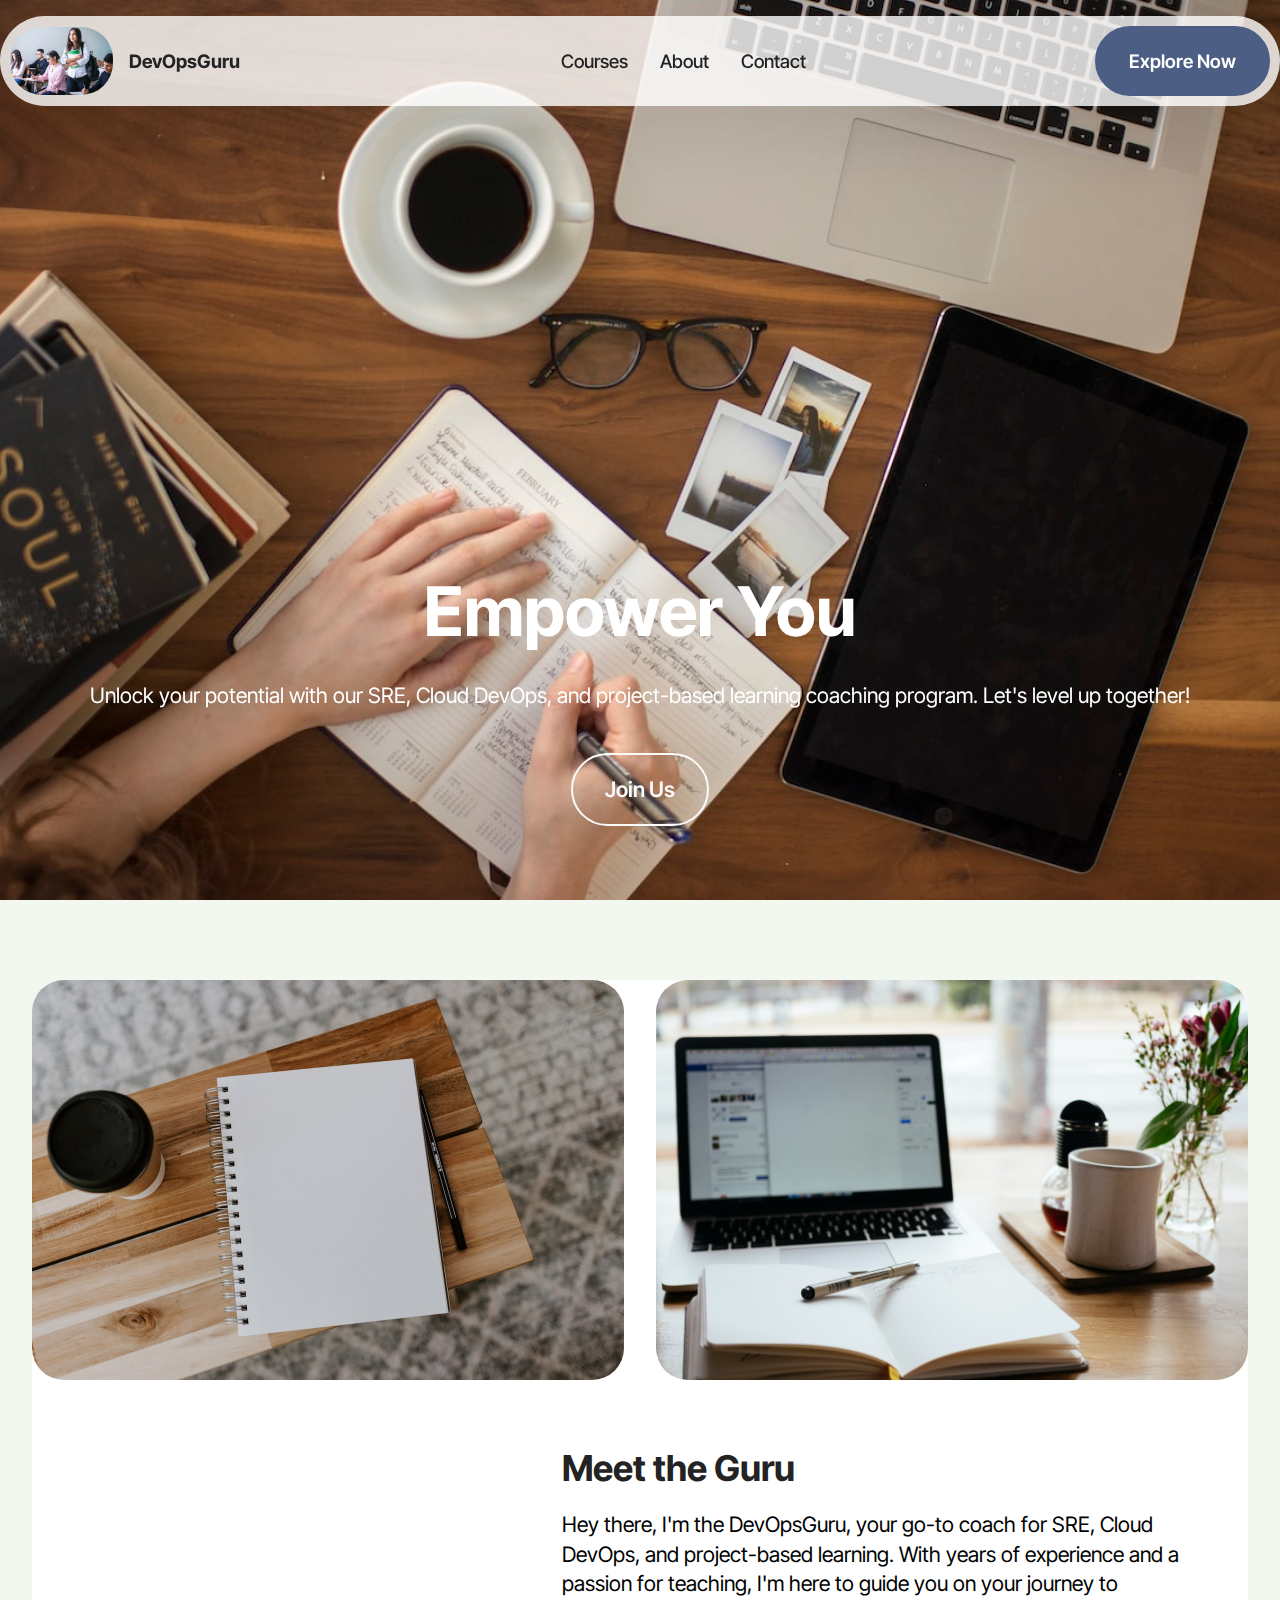
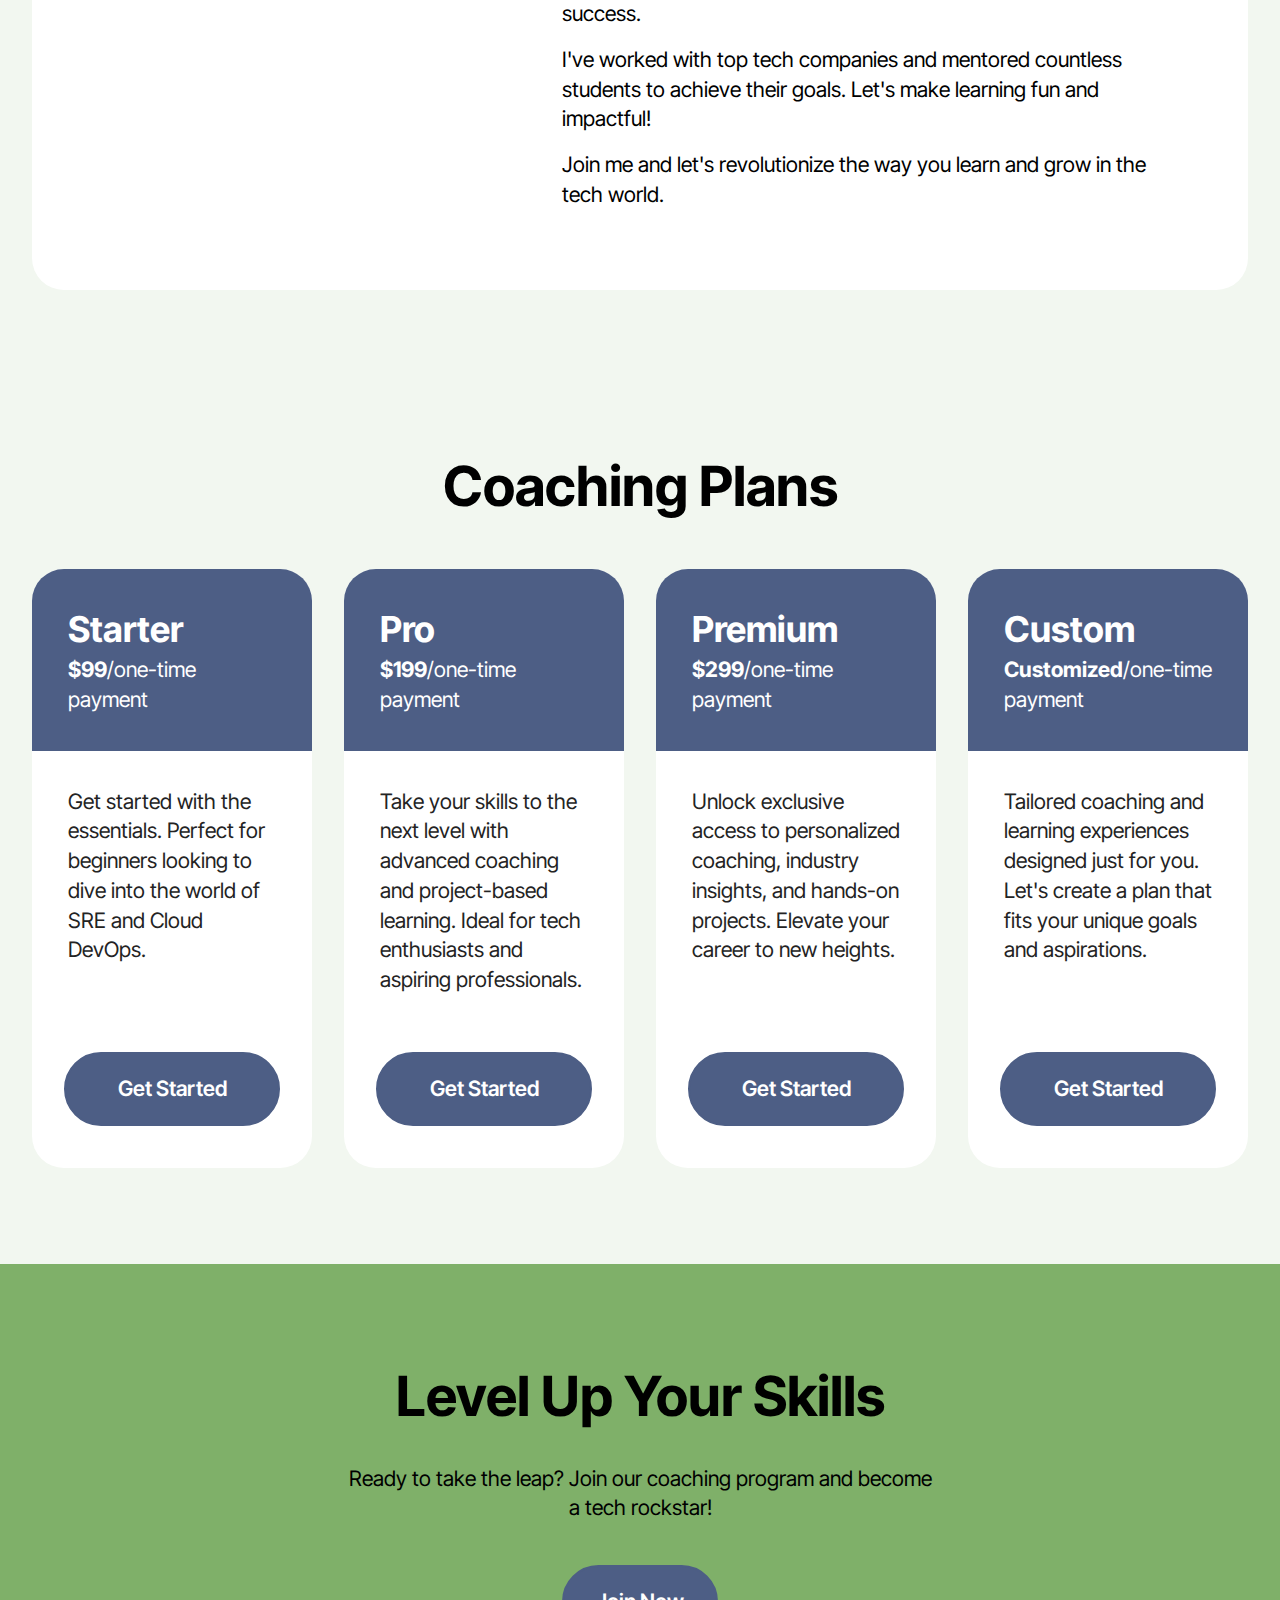
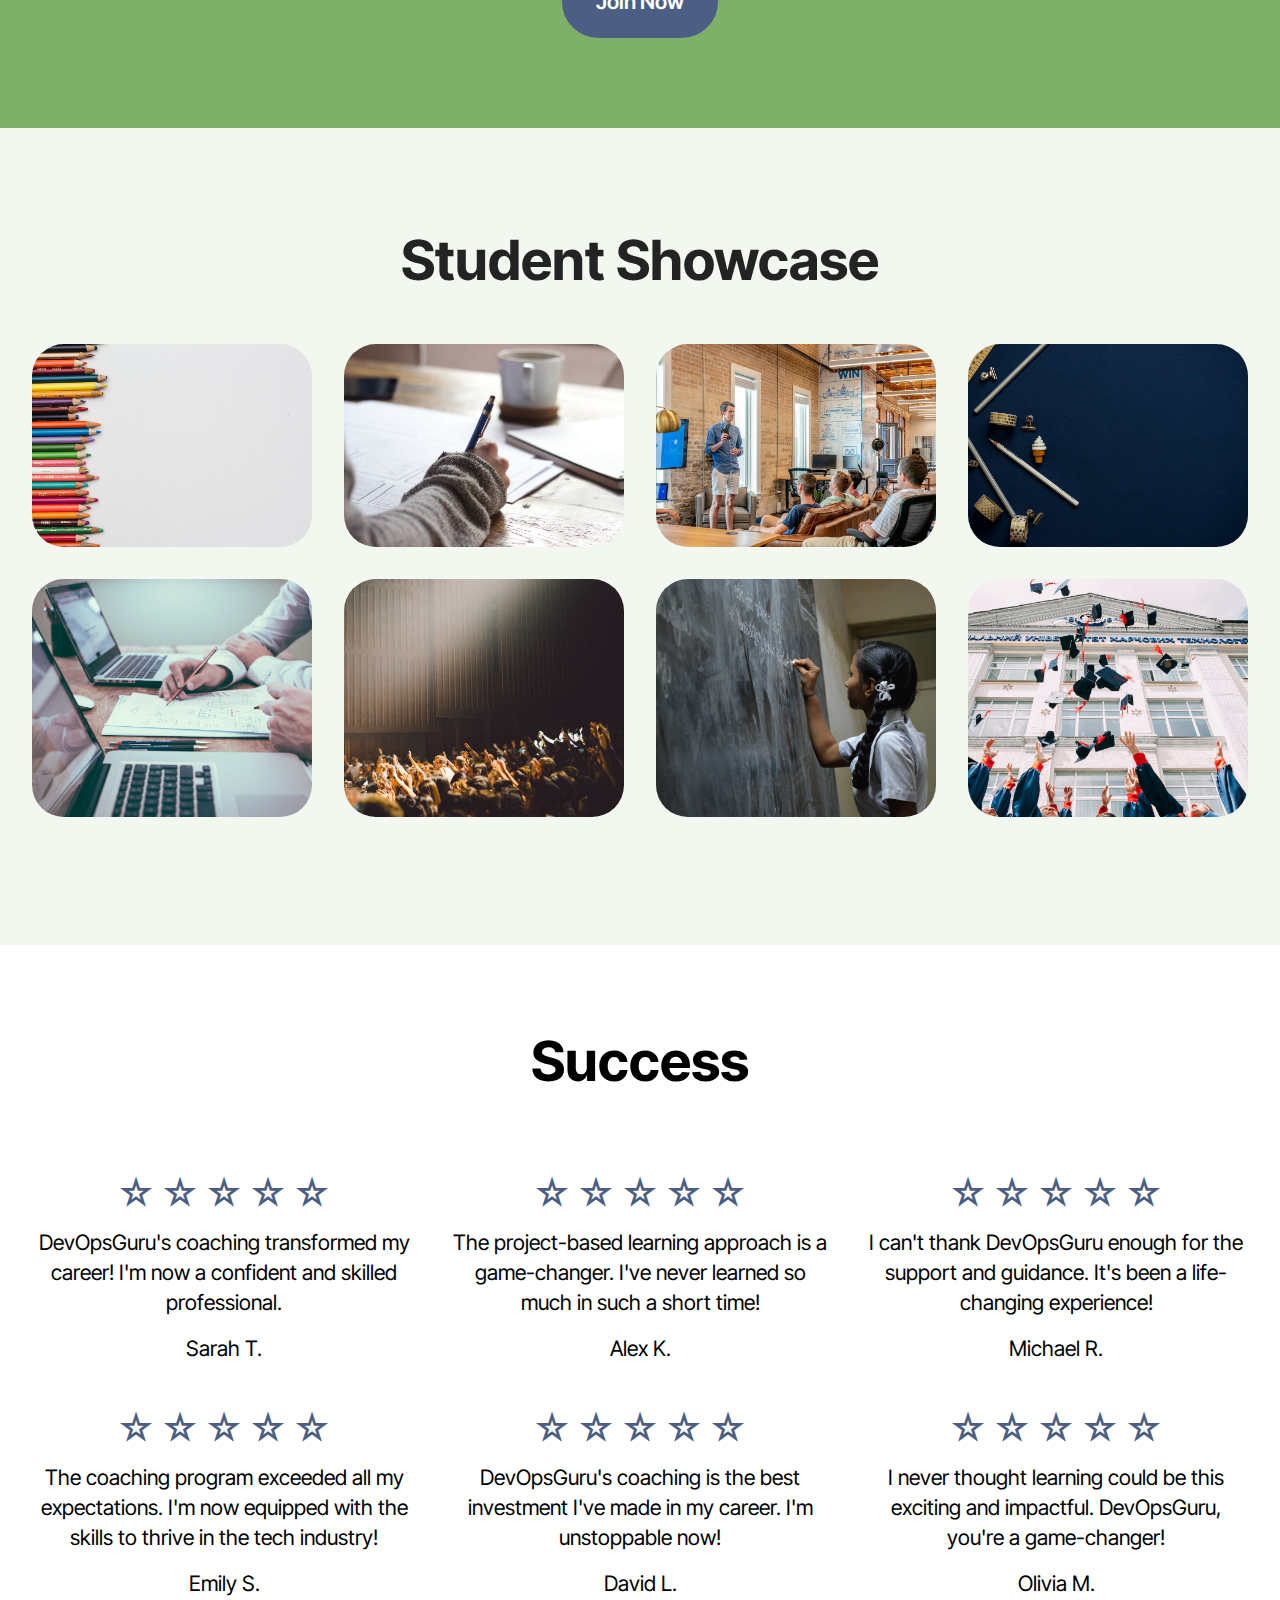
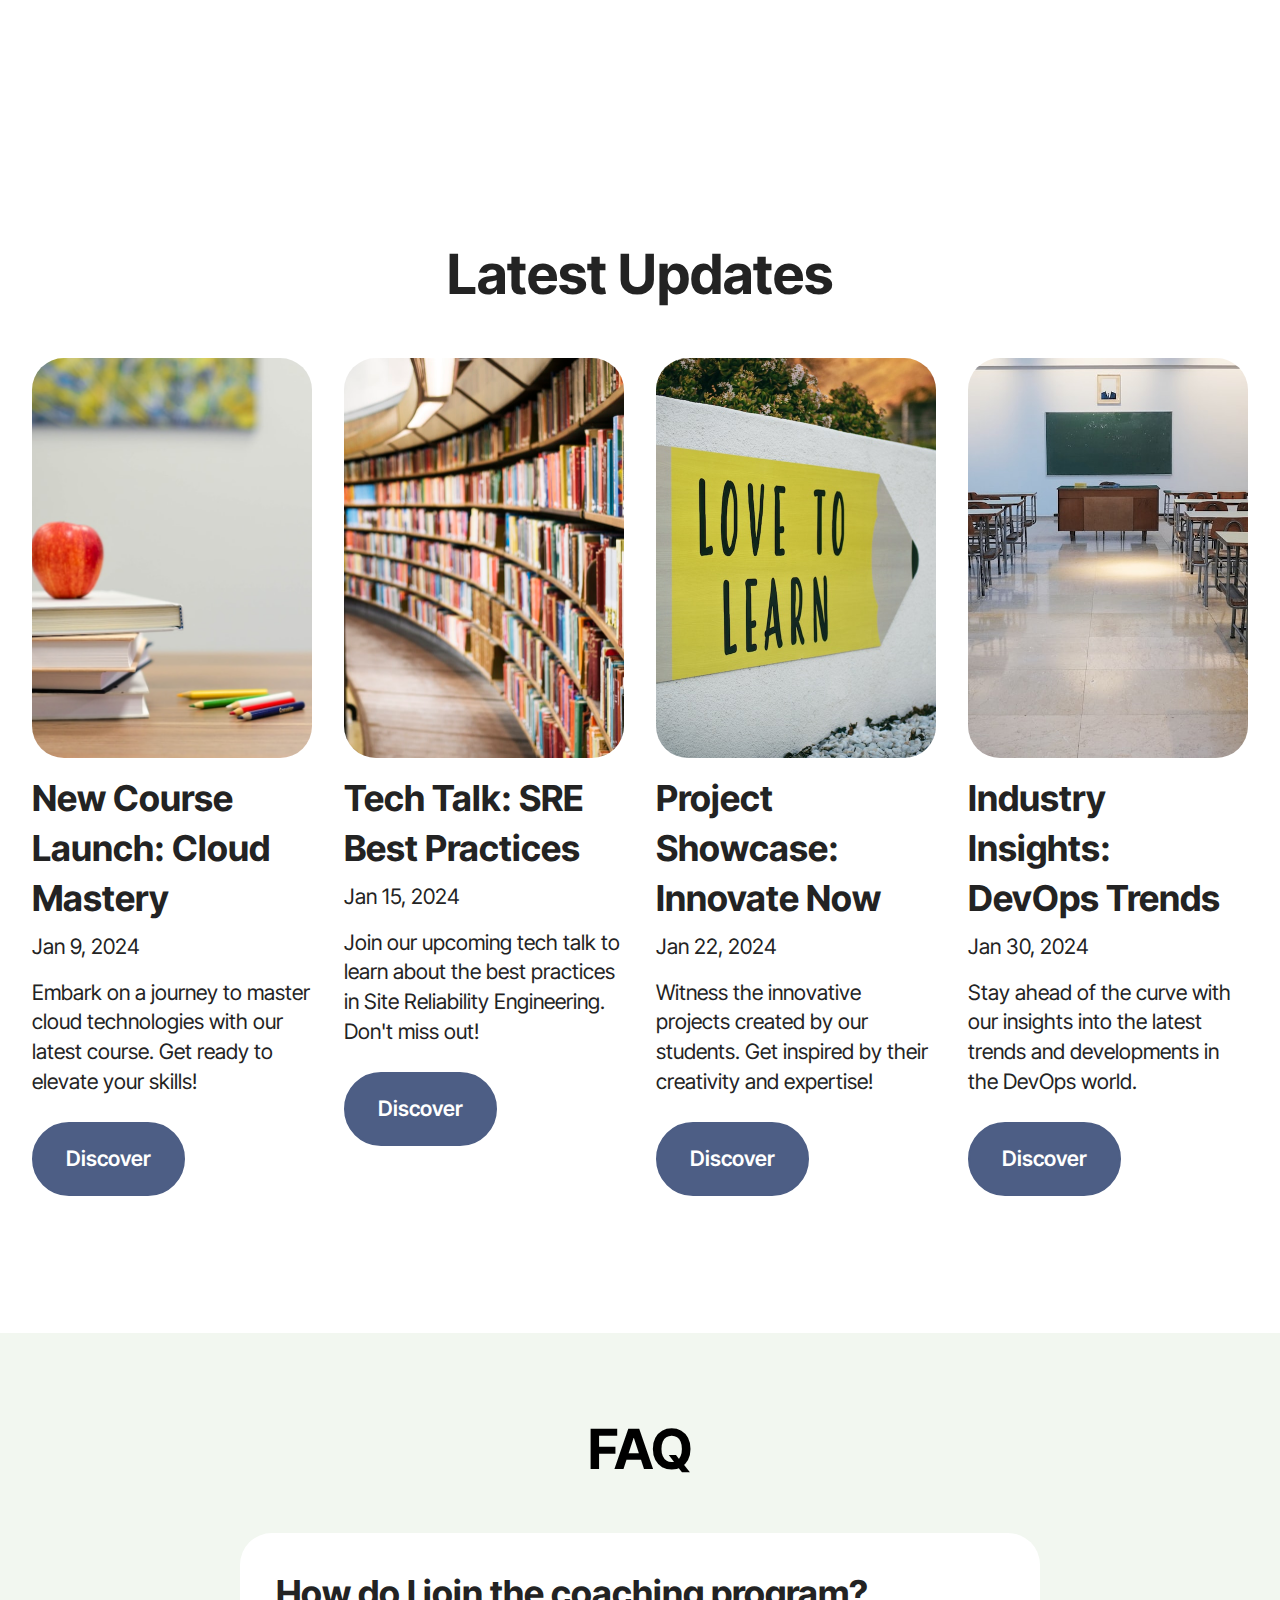
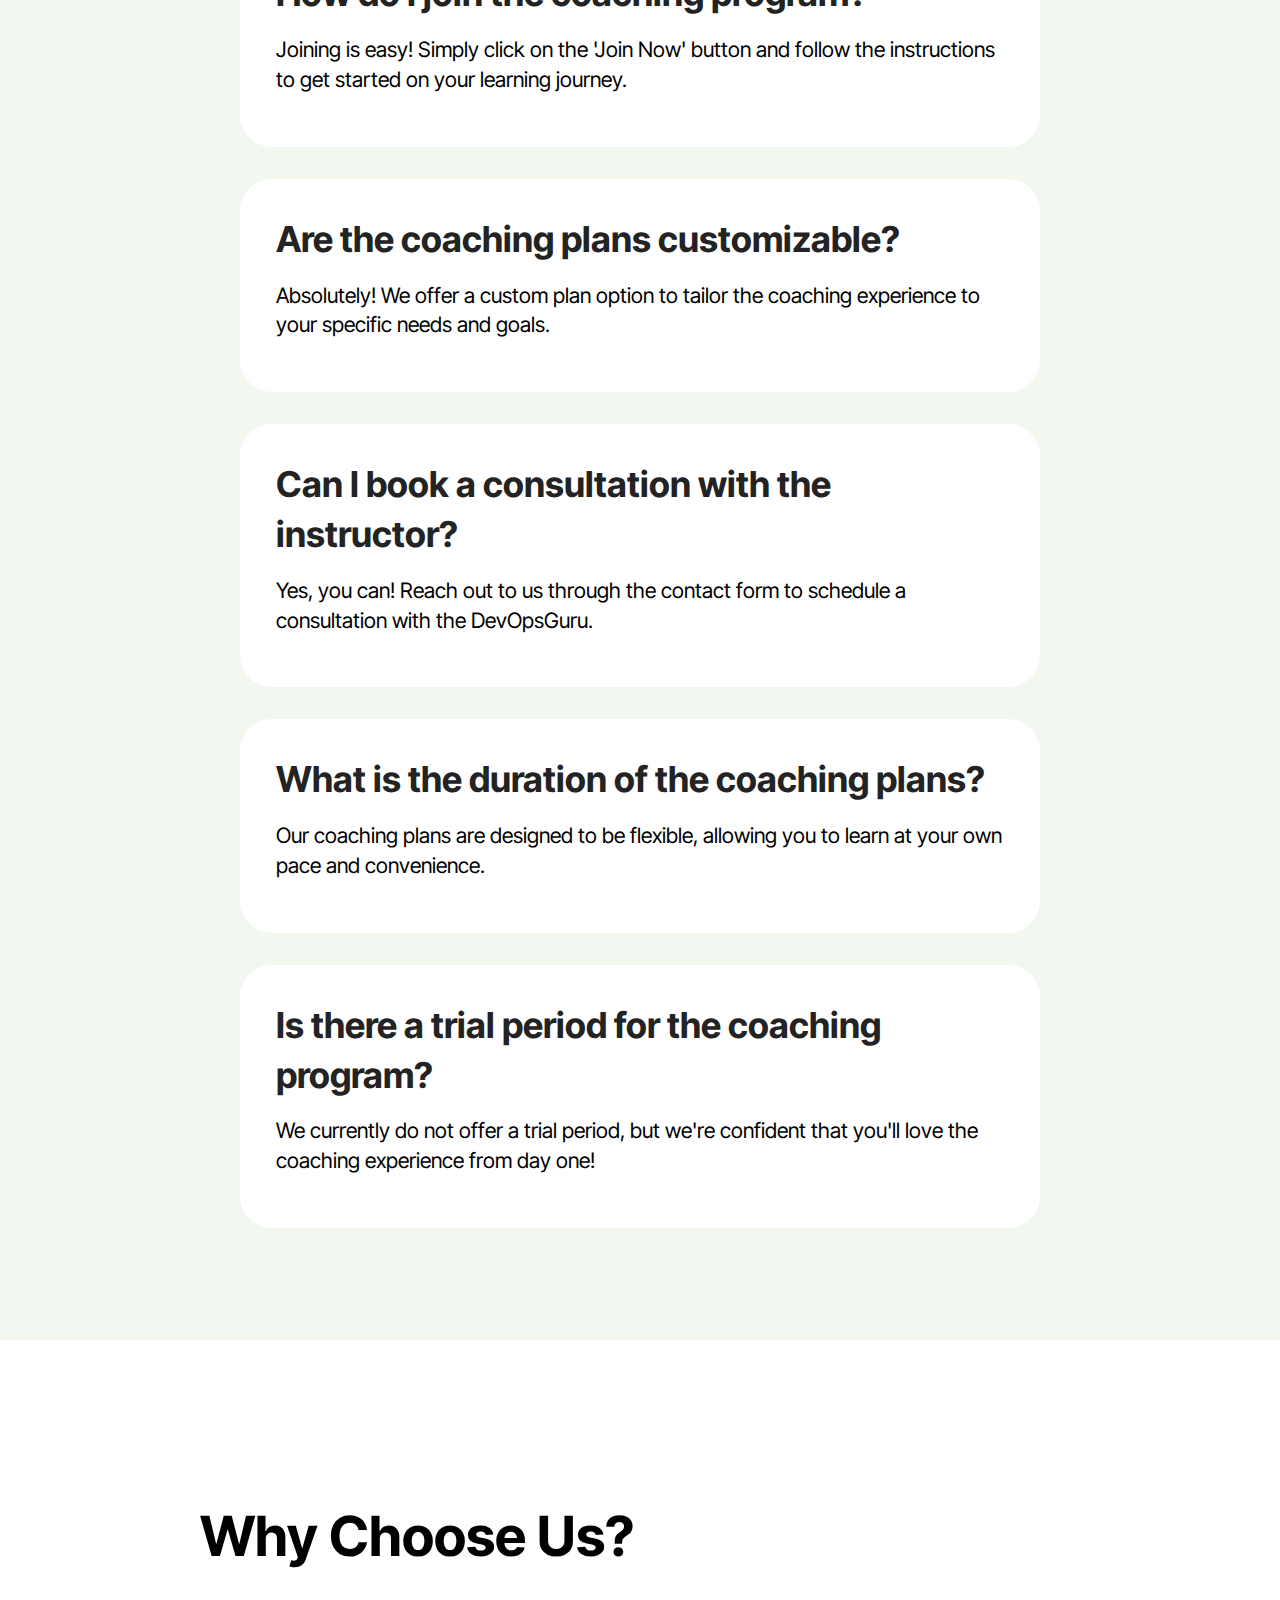
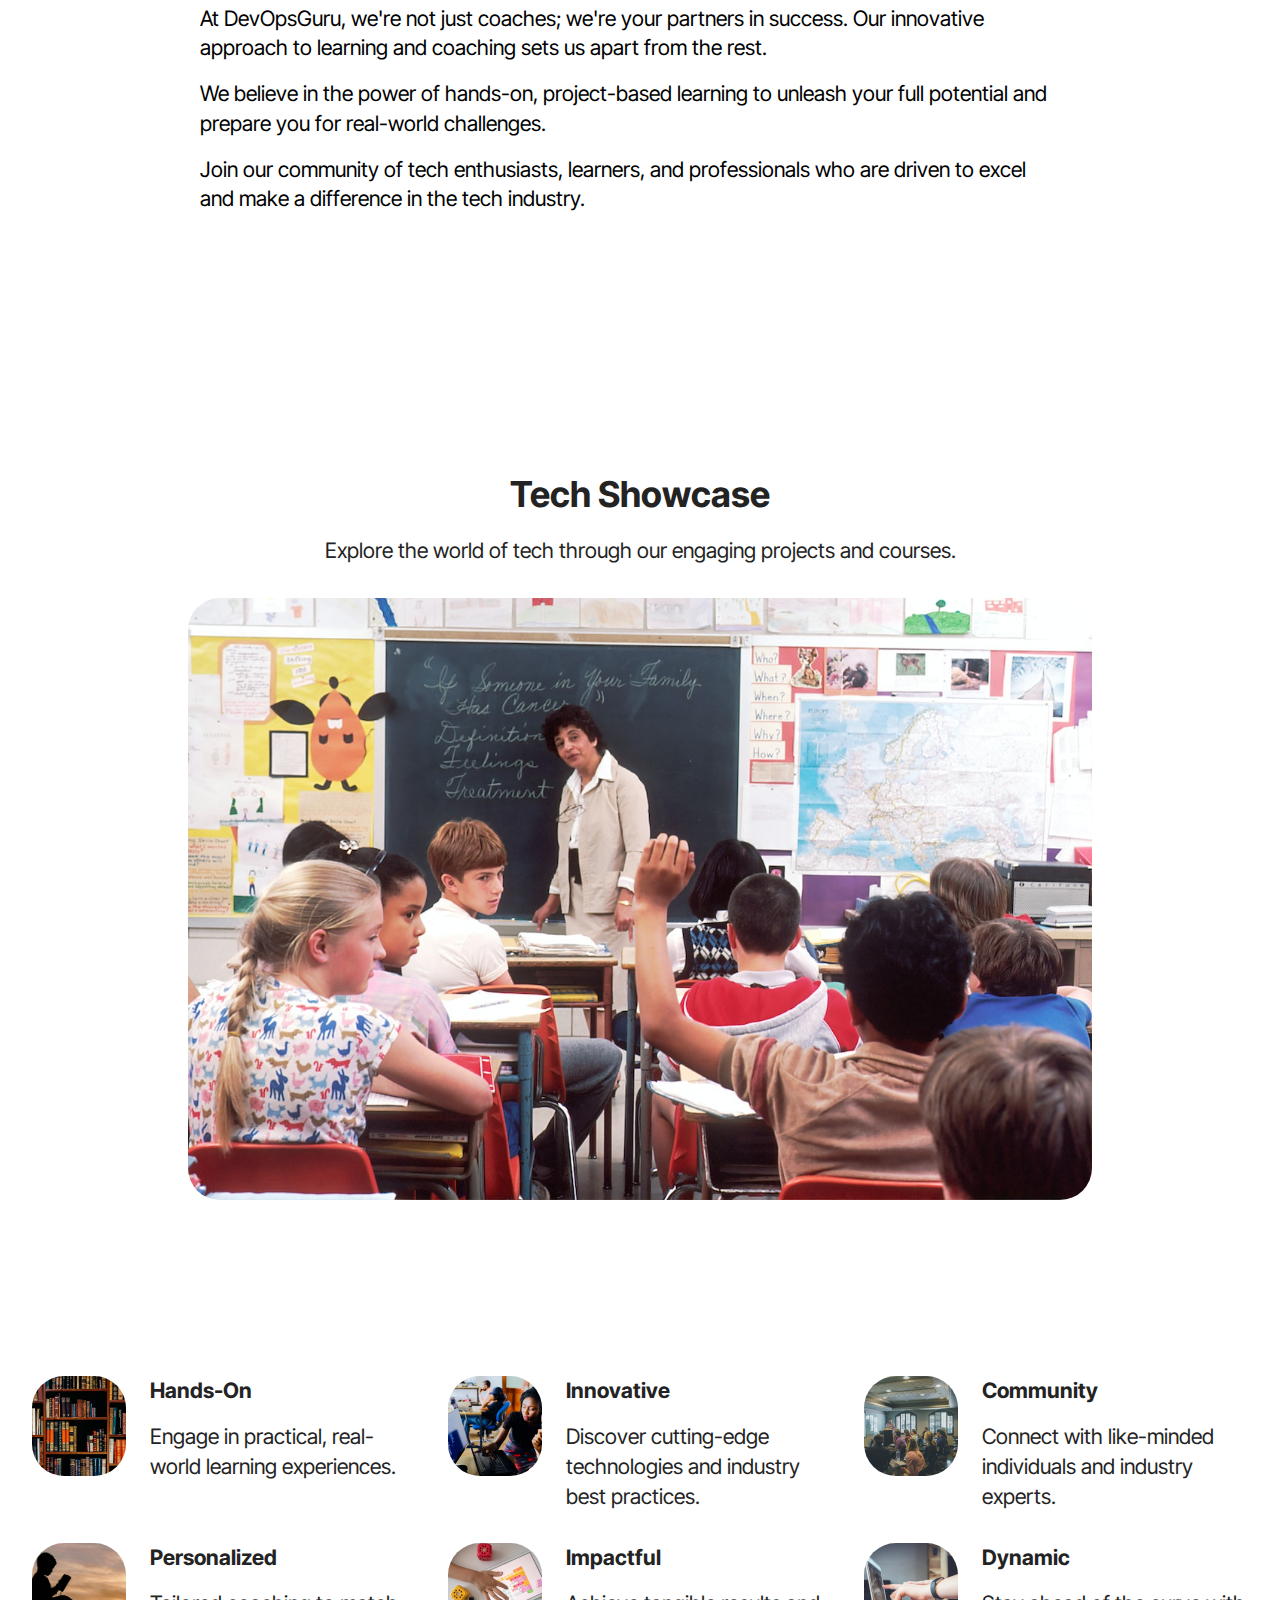
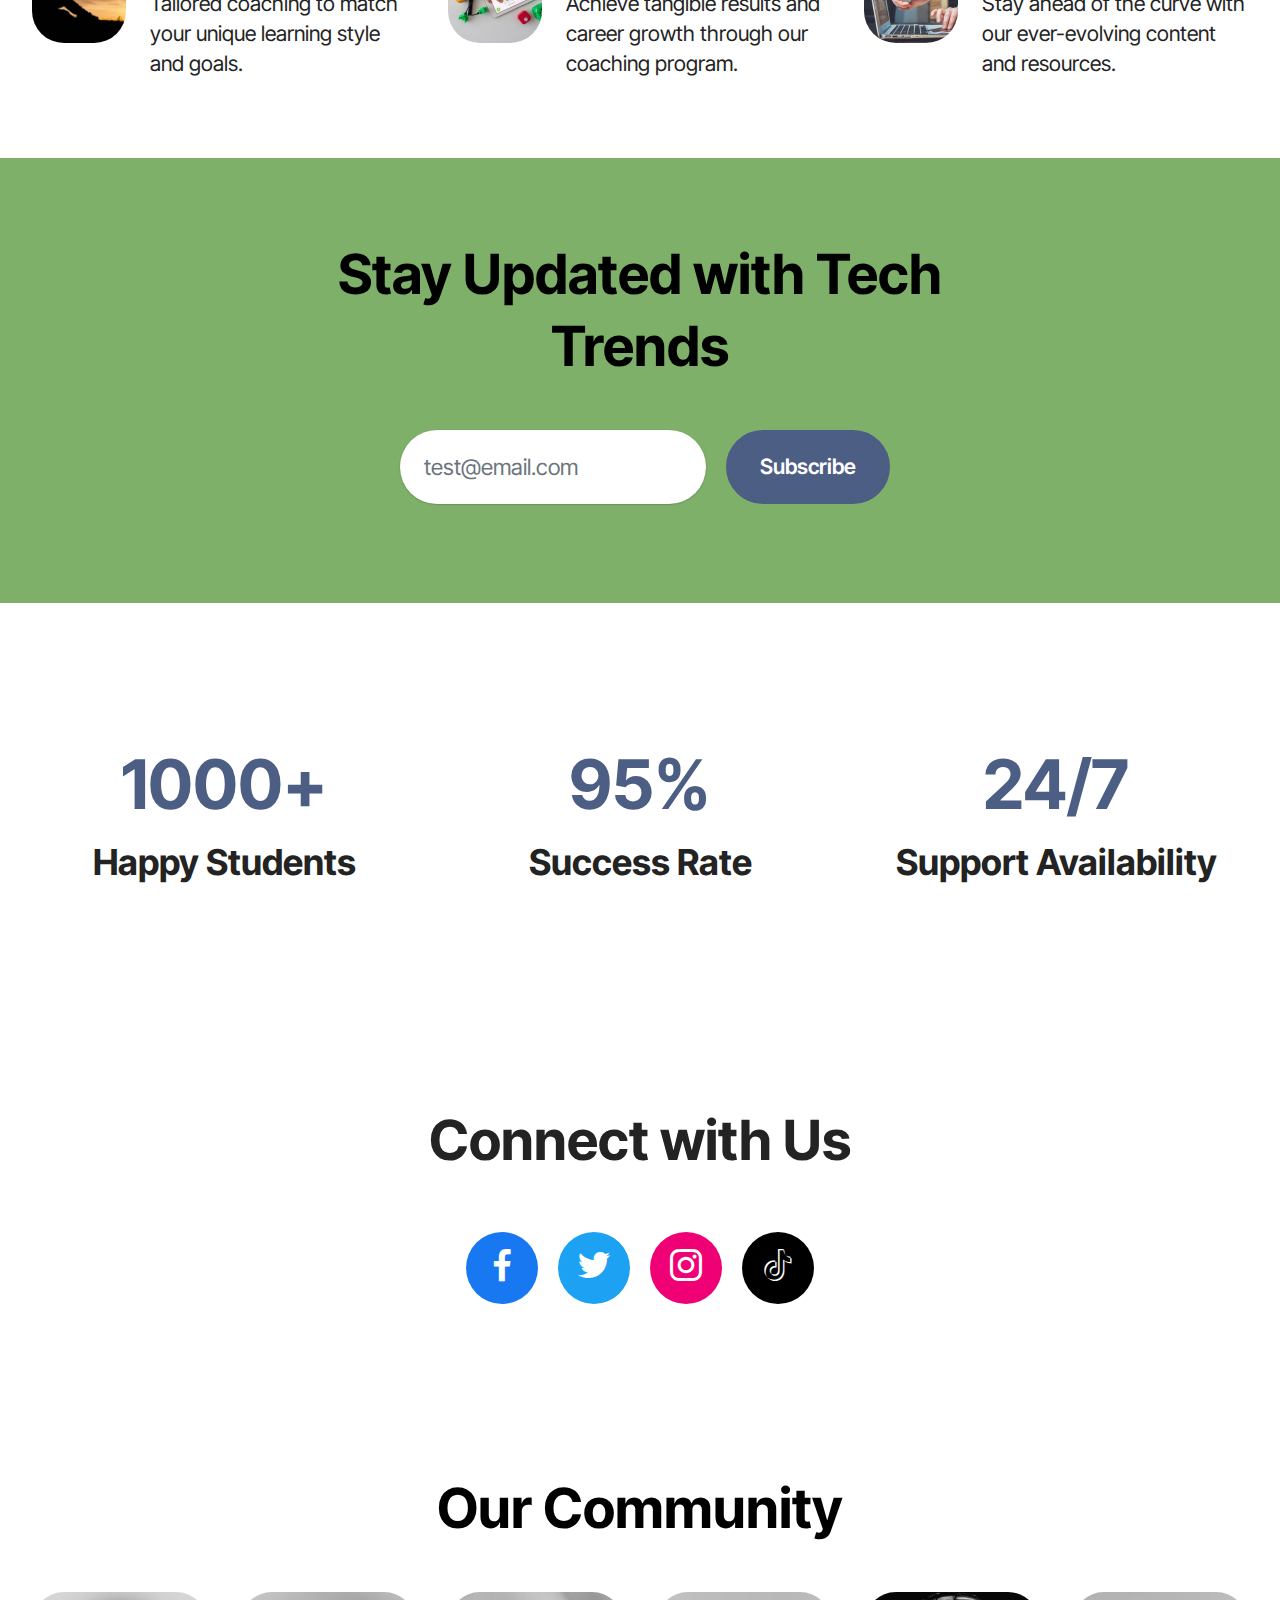
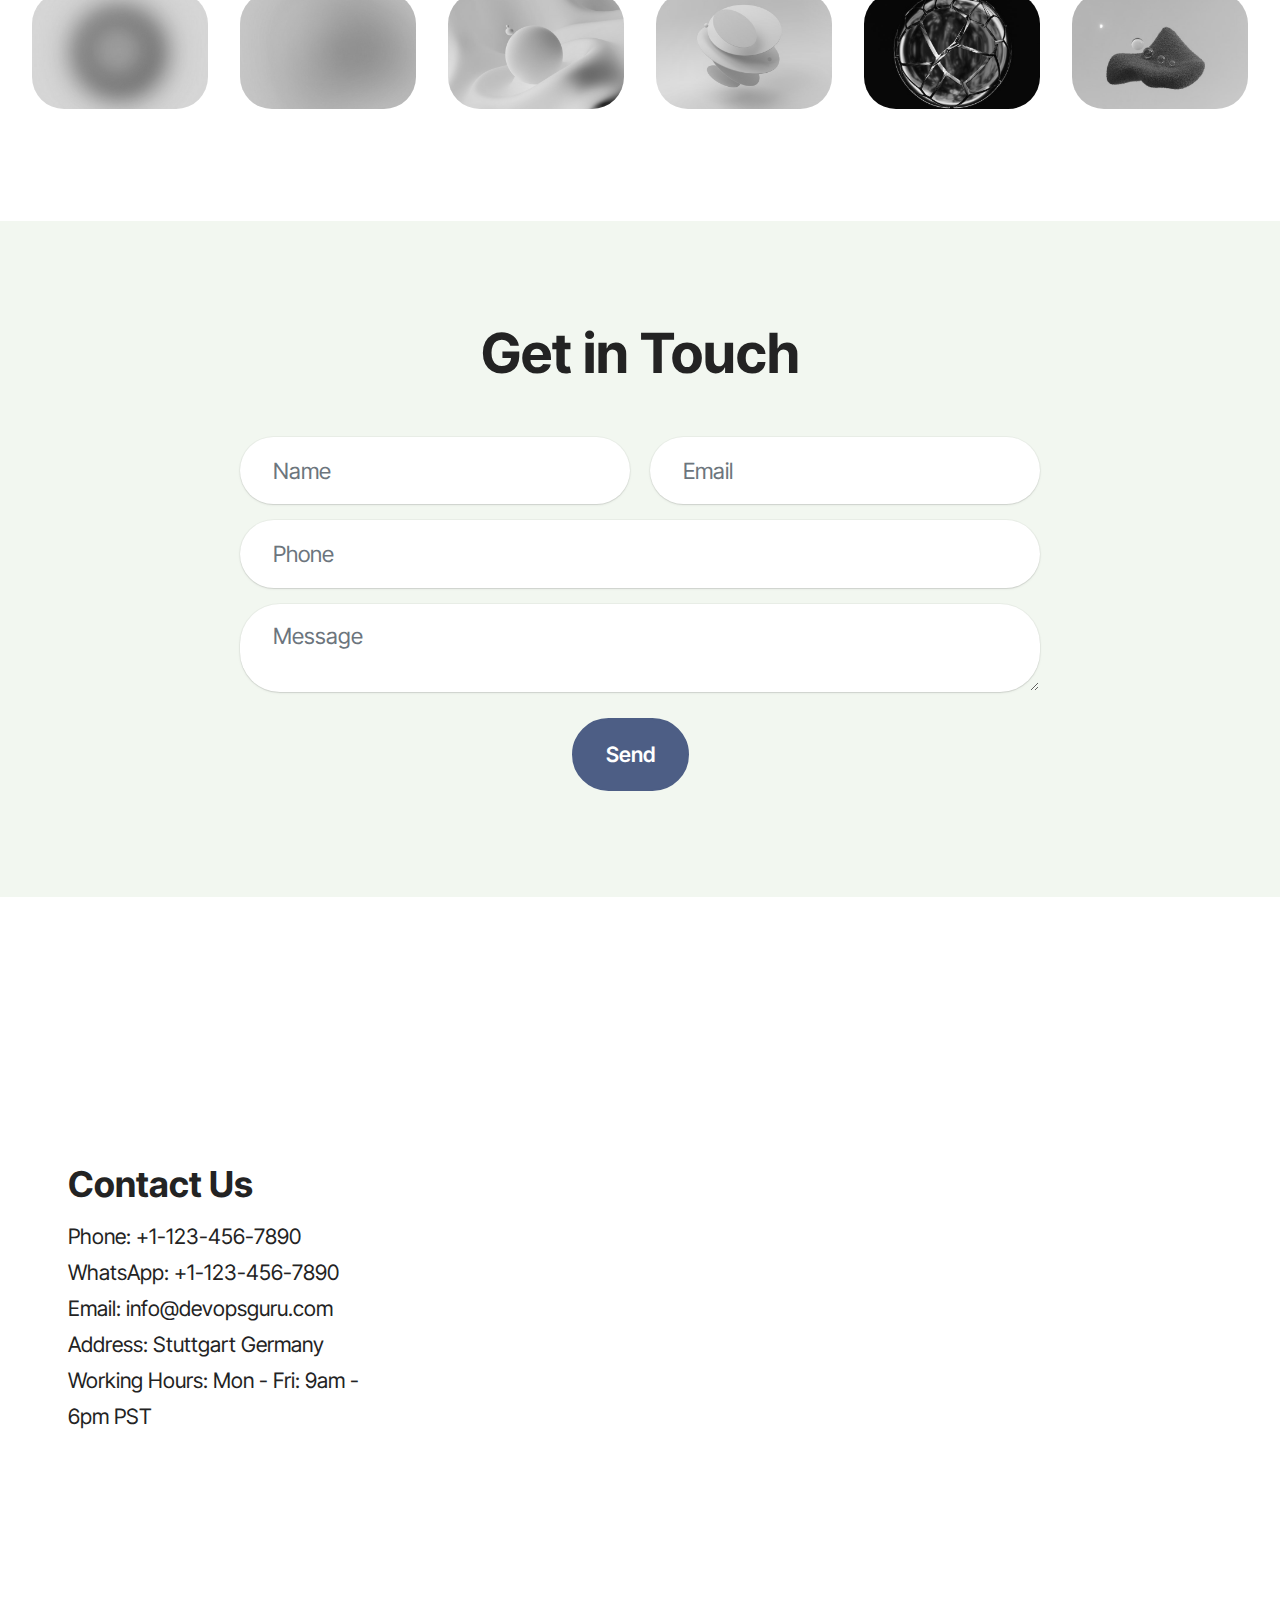
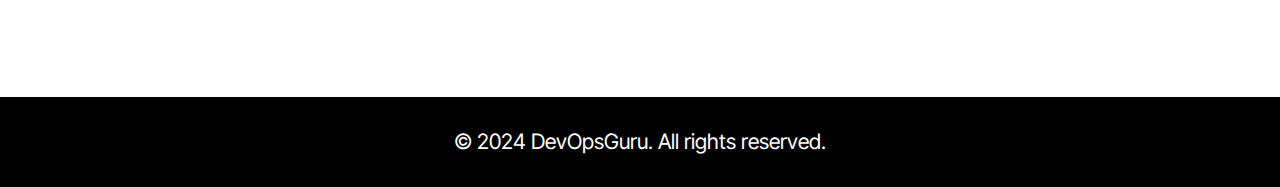
==== website/prodweb/drfruit/srecops/index.html @ 06e879d5 "added file srecops" ====
<!DOCTYPE html>
<html  >
<head>
  
  <meta charset="UTF-8">
  <meta http-equiv="X-UA-Compatible" content="IE=edge">
  
  <meta name="viewport" content="width=device-width, initial-scale=1, minimum-scale=1">
  <link rel="shortcut icon" href="assets/images/photo-1571260899304-425eee4c7efc.jpeg" type="image/x-icon">
  <meta name="description" content="Empower your learning journey with expert SRE, Cloud DevOps, and project-based coaching.">
  
  
  <title>Empower Learning Journey</title>
  <link rel="stylesheet" href="assets/web/assets/mobirise-icons2/mobirise2.css">
  <link rel="stylesheet" href="assets/bootstrap/css/bootstrap.min.css">
  <link rel="stylesheet" href="assets/bootstrap/css/bootstrap-grid.min.css">
  <link rel="stylesheet" href="assets/bootstrap/css/bootstrap-reboot.min.css">
  <link rel="stylesheet" href="assets/parallax/jarallax.css">
  <link rel="stylesheet" href="assets/dropdown/css/style.css">
  <link rel="stylesheet" href="assets/socicon/css/styles.css">
  <link rel="stylesheet" href="assets/theme/css/style.css">
  <link rel="preload" href="https://fonts.googleapis.com/css2?family=Inter+Tight:wght@400;700&display=swap&display=swap" as="style" onload="this.onload=null;this.rel='stylesheet'">
  <noscript><link rel="stylesheet" href="https://fonts.googleapis.com/css2?family=Inter+Tight:wght@400;700&display=swap&display=swap"></noscript>
  <link rel="preload" as="style" href="assets/mobirise/css/mbr-additional.css"><link rel="stylesheet" href="assets/mobirise/css/mbr-additional.css" type="text/css">

  
  
  
</head>
<body>
  
  <section data-bs-version="5.1" class="menu menu2 cid-u0TIblHGQq" once="menu" id="menu-5-u0TIblHGQq">
	

	<nav class="navbar navbar-dropdown navbar-fixed-top navbar-expand-lg">
		<div class="container">
			<div class="navbar-brand">
				<span class="navbar-logo">
					<a href="#">
						<img src="assets/images/photo-1571260899304-425eee4c7efc.jpeg" alt="" style="height: 4.3rem;">
					</a>
				</span>
				<span class="navbar-caption-wrap"><a class="navbar-caption text-black display-4" href="#">DevOpsGuru</a></span>
			</div>
			<button class="navbar-toggler" type="button" data-toggle="collapse" data-bs-toggle="collapse" data-target="#navbarSupportedContent" data-bs-target="#navbarSupportedContent" aria-controls="navbarNavAltMarkup" aria-expanded="false" aria-label="Toggle navigation">
				<div class="hamburger">
					<span></span>
					<span></span>
					<span></span>
					<span></span>
				</div>
			</button>
			<div class="collapse navbar-collapse" id="navbarSupportedContent">
				<ul class="navbar-nav nav-dropdown" data-app-modern-menu="true">
					<li class="nav-item">
						<a class="nav-link link text-black display-4" href="#">Courses</a>
					</li>
					<li class="nav-item">
						<a class="nav-link link text-black display-4" href="#" aria-expanded="false">About</a>
					</li>
					<li class="nav-item">
						<a class="nav-link link text-black display-4" href="#">Contact</a>
					</li>
				</ul>
				
				<div class="navbar-buttons mbr-section-btn">
					<a class="btn btn-primary display-4" href="#">Explore Now</a>
				</div>
			</div>
		</div>
	</nav>
</section>

<section data-bs-version="5.1" class="header16 cid-u0TIblHPa0 mbr-fullscreen mbr-parallax-background" id="hero-17-u0TIblHPa0">
  
  
  <div class="container-fluid">
    <div class="row">
      <div class="content-wrap col-12 col-md-12">
        <h1 class="mbr-section-title mbr-fonts-style mbr-white mb-4 display-1">
          <strong>Empower You</strong>
        </h1>
        
        <p class="mbr-fonts-style mbr-text mbr-white mb-4 display-7">Unlock your potential with our SRE, Cloud DevOps, and project-based learning coaching program. Let's level up together!</p>
        <div class="mbr-section-btn">
          <a class="btn btn-white-outline display-7" href="#">Join Us</a>
        </div>
      </div>
    </div>
  </div>
</section>

<section data-bs-version="5.1" class="article01 cid-u0TIblHkzt" id="about-me-1-u0TIblHkzt">
	

	
	
	<div class="container">
		<div class="row justify-content-center">
			<div class="card col-md-12 col-lg-12">
				<div class="card-wrapper">
					<div class="row">
						<div class="image-wrapper col-12 col-sm-6 justify-content-center">
							<img src="assets/images/photo-1599008633840-052c7f756385.jpeg" alt="">
						</div>
						<div class="image-wrapper col-12 col-sm-6 justify-content-center">
							<img src="assets/images/photo-1501504905252-473c47e087f8.jpeg" alt="">
						</div>
					</div>

					<div class="card-box align-left mb-3 card-content-text">
						<h4 class="card-title mbr-fonts-style mbr-white mb-0 display-5">
							<strong>Meet the Guru</strong>
						</h4>
						<p class="mbr-text mbr-fonts-style mt-3 mb-0 display-7">Hey there, I'm the DevOpsGuru, your go-to coach for SRE, Cloud DevOps, and project-based learning. With years of experience and a passion for teaching, I'm here to guide you on your journey to success.</p>

						<p class="mbr-text mbr-fonts-style mt-3 mb-0 display-7">I've worked with top tech companies and mentored countless students to achieve their goals. Let's make learning fun and impactful!</p>

						<p class="mbr-text mbr-fonts-style mt-3 mb-0 display-7">Join me and let's revolutionize the way you learn and grow in the tech world.</p>

						
					</div>
				</div>
			</div>
		</div>
	</div>
</section>

<section data-bs-version="5.1" class="pricing1 cid-u0TIblIZyX" id="pricing-cards-1-u0TIblIZyX">
    
    
    <div class="container-fluid">
        <div class="row justify-content-center">
            <div class="col-12 content-head">
                <div class="mbr-section-head mb-5">
                    <h4 class="mbr-section-title mbr-fonts-style align-center mb-0 display-2">
                        <strong>Coaching Plans</strong>
                    </h4>
                    
                </div>
            </div>
        </div>
        <div class="row">
            <div class="item features-without-image col-12 col-md-6 col-lg-3 item-mb active">
                <div class="item-wrapper">
                    <div class="item-head">
                        <h5 class="item-title mbr-fonts-style mb-0 display-5">
                            <strong>Starter</strong>
                        </h5>
                        <h6 class="item-subtitle mbr-fonts-style mt-0 mb-0 display-7">
                            <strong>$99</strong>/one-time payment
                        </h6>
                    </div>
                    <div class="item-content">
                        <p class="mbr-text mbr-fonts-style display-7">Get started with the essentials. Perfect for beginners looking to dive into the world of SRE and Cloud DevOps.</p>
                    </div>
                    <div class="mbr-section-btn item-footer">
                        <a href="" class="btn item-btn btn-primary display-7">Get Started</a>
                    </div>
                </div>
            </div>
            <div class="item features-without-image col-12 col-md-6 col-lg-3 item-mb">
                <div class="item-wrapper">
                    <div class="item-head">
                        <h5 class="item-title mbr-fonts-style mb-0 display-5">
                            <strong>Pro</strong>
                        </h5>
                        <h6 class="item-subtitle mbr-fonts-style mt-0 mb-0 display-7">
                            <strong>$199</strong>/one-time payment
                        </h6>
                    </div>
                    <div class="item-content">
                        <p class="mbr-text mbr-fonts-style display-7">Take your skills to the next level with advanced coaching and project-based learning. Ideal for tech enthusiasts and aspiring professionals.</p>
                    </div>
                    <div class="mbr-section-btn item-footer">
                        <a href="" class="btn item-btn btn-primary display-7">Get Started</a>
                    </div>
                </div>
            </div>

            <div class="item features-without-image col-12 col-md-6 col-lg-3 item-mb">
                <div class="item-wrapper">
                    <div class="item-head">
                        <h5 class="item-title mbr-fonts-style mb-0 display-5">
                            <strong>Premium</strong>
                        </h5>
                        <h6 class="item-subtitle mbr-fonts-style mt-0 mb-0 display-7">
                            <strong>$299</strong>/one-time payment
                        </h6>
                    </div>
                    <div class="item-content">
                        <p class="mbr-text mbr-fonts-style display-7">Unlock exclusive access to personalized coaching, industry insights, and hands-on projects. Elevate your career to new heights.</p>
                    </div>
                    <div class="mbr-section-btn item-footer">
                        <a href="" class="btn item-btn btn-primary display-7">Get Started</a>
                    </div>
                </div>
            </div>

            <div class="item features-without-image col-12 col-md-6 col-lg-3 item-mb">
                <div class="item-wrapper">
                    <div class="item-head">
                        <h5 class="item-title mbr-fonts-style mb-0 display-5">
                            <strong>Custom</strong>
                        </h5>
                        <h6 class="item-subtitle mbr-fonts-style mt-0 mb-0 display-7">
                            <strong>Customized</strong>/one-time payment
                        </h6>
                    </div>
                    <div class="item-content">
                        <p class="mbr-text mbr-fonts-style display-7">Tailored coaching and learning experiences designed just for you. Let's create a plan that fits your unique goals and aspirations.</p>
                    </div>
                    <div class="mbr-section-btn item-footer">
                        <a href="" class="btn item-btn btn-primary display-7">Get Started</a>
                    </div>
                </div>
            </div>
        </div>
    </div>
</section>

<section data-bs-version="5.1" class="header09 startm5 cid-u0TIblICUA" id="call-to-action-2-u0TIblICUA">
    
    
    
    <div class="container-fluid">
        <div class="row">
            <div class="content-wrap col-12 col-md-6">
                <h1 class="mbr-section-title mbr-fonts-style mbr-white mb-4 display-2">
                    <strong>Level Up Your Skills</strong>
                </h1>
                
                <p class="mbr-fonts-style mbr-text mbr-white mb-4 display-7">Ready to take the leap? Join our coaching program and become a tech rockstar!</p>
                <div class="mbr-section-btn">
                    <a class="btn btn-primary display-7" href="#">Join Now</a>
                </div>
            </div>
        </div>
    </div>
</section>

<section data-bs-version="5.1" class="gallery1 mbr-gallery cid-u0TIblIASP" id="gallery-10-u0TIblIASP">
    
    

    <div class="container-fluid">
        <div class="row justify-content-center">
            <div class="col-12 content-head">
                <div class="mb-5">
                    <h3 class="mbr-section-title mbr-fonts-style align-center m-0 display-2">
                        <strong>Student Showcase</strong>
                    </h3>
                    
                </div>
            </div>
        </div>
        
        <div class="row mbr-gallery">
            <div class="col-12 col-md-6 col-lg-3 item gallery-image">
                <div class="item-wrapper mb-3" data-bs-toggle="modal">
                    <img class="w-100" src="assets/images/photo-1501349800519-48093d60bde0.jpeg" alt="" data-slide-to="0" data-bs-slide-to="0">
                </div>
                
            </div>
            <div class="col-12 col-md-6 col-lg-3 item gallery-image">
                <div class="item-wrapper mb-3" data-bs-toggle="modal">
                    <img class="w-100" src="assets/images/photo-1434030216411-0b793f4b4173.jpeg" alt="" data-slide-to="1" data-bs-slide-to="1">
                </div>
                
            </div>
            <div class="col-12 col-md-6 col-lg-3 item gallery-image">
                <div class="item-wrapper mb-3" data-bs-toggle="modal">
                    <img class="w-100" src="assets/images/photo-1556761175-5973dc0f32e7.jpeg" alt="" data-slide-to="2" data-bs-slide-to="2">
                </div>
                
            </div>
            <div class="col-12 col-md-6 col-lg-3 item gallery-image">
                <div class="item-wrapper mb-3" data-bs-toggle="modal">
                    <img class="w-100" src="assets/images/photo-1497864149936-d3163f0c0f4b.jpeg" alt="" data-slide-to="3" data-bs-slide-to="3">
                </div>
                
            </div>
            <div class="col-12 col-md-6 col-lg-3 item gallery-image">
                <div class="item-wrapper mb-3" data-bs-toggle="modal">
                    <img class="w-100" src="assets/images/photo-1454165804606-c3d57bc86b40.jpeg" alt="" data-slide-to="4" data-bs-slide-to="4">
                </div>
                
            </div>
            <div class="col-12 col-md-6 col-lg-3 item gallery-image">
                <div class="item-wrapper mb-3" data-bs-toggle="modal">
                    <img class="w-100" src="assets/images/photo-1477281765962-ef34e8bb0967.jpeg" alt="" data-slide-to="5" data-bs-slide-to="5">
                </div>
                
            </div>
            <div class="col-12 col-md-6 col-lg-3 item gallery-image">
                <div class="item-wrapper mb-3" data-bs-toggle="modal">
                    <img class="w-100" src="assets/images/photo-1522661067900-ab829854a57f.jpeg" alt="" data-slide-to="6" data-bs-slide-to="6">
                </div>
                
            </div>
            <div class="col-12 col-md-6 col-lg-3 item gallery-image">
                <div class="item-wrapper mb-3" data-bs-toggle="modal">
                    <img class="w-100" src="assets/images/photo-1523050854058-8df90110c9f1.jpeg" alt="" data-slide-to="7" data-bs-slide-to="7">
                </div>
                
            </div>
        </div>
    </div>
</section>

<section data-bs-version="5.1" class="people02 cid-u0TIblJE20" id="testimonials-2-u0TIblJE20">
    

    
    
    <div class="container">
        <div class="row mb-5 justify-content-center">
            <div class="col-12 content-head">
                <h3 class="mbr-section-title mbr-fonts-style align-center mb-4 display-2">
                    <strong>Success</strong>
                </h3>
                
            </div>
        </div>
        <div class="row">
            <div class="item features-without-image col-12 col-md-6 col-lg-4 mb-5">
                <div class="item-wrapper">
                    <div class="card-box align-center">
                        <div class="iconfont-wrapper mb-3">
                            <span class="mbr-iconfont mobi-mbri-star mobi-mbri"></span>
                            <span class="mbr-iconfont mobi-mbri-star mobi-mbri"></span>
                            <span class="mbr-iconfont mobi-mbri-star mobi-mbri"></span>
                            <span class="mbr-iconfont mobi-mbri-star mobi-mbri"></span>
                            <span class="mbr-iconfont mobi-mbri-star mobi-mbri"></span>
                        </div>
                        <h5 class="card-title mbr-fonts-style mb-3 display-7">DevOpsGuru's coaching transformed my career! I'm now a confident and skilled professional.</h5>
                        <p class="card-text mbr-fonts-style mb-0 display-7">Sarah T.</p>
                    </div>
                </div>
            </div>
            <div class="item features-without-image col-12 col-md-6 col-lg-4 mb-5">
                <div class="item-wrapper">
                    <div class="card-box align-center">
                        <div class="iconfont-wrapper mb-3">
                            <span class="mbr-iconfont mobi-mbri-star mobi-mbri"></span>
                            <span class="mbr-iconfont mobi-mbri-star mobi-mbri"></span>
                            <span class="mbr-iconfont mobi-mbri-star mobi-mbri"></span>
                            <span class="mbr-iconfont mobi-mbri-star mobi-mbri"></span>
                            <span class="mbr-iconfont mobi-mbri-star mobi-mbri"></span>
                        </div>
                        <h5 class="card-title mbr-fonts-style mb-3 display-7">The project-based learning approach is a game-changer. I've never learned so much in such a short time!</h5>
                        <p class="card-text mbr-fonts-style mb-0 display-7">Alex K.</p>
                    </div>
                </div>
            </div>
            <div class="item features-without-image col-12 col-md-6 col-lg-4 mb-5">
                <div class="item-wrapper">
                    <div class="card-box align-center">
                        <div class="iconfont-wrapper mb-3">
                            <span class="mbr-iconfont mobi-mbri-star mobi-mbri"></span>
                            <span class="mbr-iconfont mobi-mbri-star mobi-mbri"></span>
                            <span class="mbr-iconfont mobi-mbri-star mobi-mbri"></span>
                            <span class="mbr-iconfont mobi-mbri-star mobi-mbri"></span>
                            <span class="mbr-iconfont mobi-mbri-star mobi-mbri"></span>
                        </div>
                        <h5 class="card-title mbr-fonts-style mb-3 display-7">I can't thank DevOpsGuru enough for the support and guidance. It's been a life-changing experience!</h5>
                        <p class="card-text mbr-fonts-style mb-0 display-7">Michael R.</p>
                    </div>
                </div>
            </div>
            <div class="item features-without-image col-12 col-md-6 col-lg-4 mb-5">
                <div class="item-wrapper">
                    <div class="card-box align-center">
                        <div class="iconfont-wrapper mb-3">
                            <span class="mbr-iconfont mobi-mbri-star mobi-mbri"></span>
                            <span class="mbr-iconfont mobi-mbri-star mobi-mbri"></span>
                            <span class="mbr-iconfont mobi-mbri-star mobi-mbri"></span>
                            <span class="mbr-iconfont mobi-mbri-star mobi-mbri"></span>
                            <span class="mbr-iconfont mobi-mbri-star mobi-mbri"></span>
                        </div>
                        <h5 class="card-title mbr-fonts-style mb-3 display-7">The coaching program exceeded all my expectations. I'm now equipped with the skills to thrive in the tech industry!</h5>
                        <p class="card-text mbr-fonts-style mb-0 display-7">Emily S.</p>
                    </div>
                </div>
            </div>
            <div class="item features-without-image col-12 col-md-6 col-lg-4 mb-5">
                <div class="item-wrapper">
                    <div class="card-box align-center">
                        <div class="iconfont-wrapper mb-3">
                            <span class="mbr-iconfont mobi-mbri-star mobi-mbri"></span>
                            <span class="mbr-iconfont mobi-mbri-star mobi-mbri"></span>
                            <span class="mbr-iconfont mobi-mbri-star mobi-mbri"></span>
                            <span class="mbr-iconfont mobi-mbri-star mobi-mbri"></span>
                            <span class="mbr-iconfont mobi-mbri-star mobi-mbri"></span>
                        </div>
                        <h5 class="card-title mbr-fonts-style mb-3 display-7">DevOpsGuru's coaching is the best investment I've made in my career. I'm unstoppable now!</h5>
                        <p class="card-text mbr-fonts-style mb-0 display-7">David L.</p>
                    </div>
                </div>
            </div>
            <div class="item features-without-image col-12 col-md-6 col-lg-4 mb-5">
                <div class="item-wrapper">
                    <div class="card-box align-center">
                        <div class="iconfont-wrapper mb-3">
                            <span class="mbr-iconfont mobi-mbri-star mobi-mbri"></span>
                            <span class="mbr-iconfont mobi-mbri-star mobi-mbri"></span>
                            <span class="mbr-iconfont mobi-mbri-star mobi-mbri"></span>
                            <span class="mbr-iconfont mobi-mbri-star mobi-mbri"></span>
                            <span class="mbr-iconfont mobi-mbri-star mobi-mbri"></span>
                        </div>
                        <h5 class="card-title mbr-fonts-style mb-3 display-7">I never thought learning could be this exciting and impactful. DevOpsGuru, you're a game-changer!</h5>
                        <p class="card-text mbr-fonts-style mb-0 display-7">Olivia M.</p>
                    </div>
                </div>
            </div>
        </div>
        <div class="row mt-0 mt-md-5">
            
        </div>
    </div>
</section>

<section data-bs-version="5.1" class="features03 cid-u0TIblKivq" id="news-1-u0TIblKivq">
  
  
  <div class="container">
    <div class="row justify-content-center mb-5">
      <div class="col-12 content-head">
        <div class="mbr-section-head">
          <h4 class="mbr-section-title mbr-fonts-style align-center mb-0 display-2">
            <strong>Latest Updates</strong>
          </h4>
          
        </div>
      </div>
    </div>
    <div class="row">
      <div class="item features-image col-12 col-md-6 col-lg-3 active">
        <div class="item-wrapper">
          <div class="item-img mb-3">
            <img src="assets/images/photo-1503676260728-1c00da094a0b.jpeg" alt="" title="">
          </div>
          <div class="item-content align-left">
            <h5 class="item-title mbr-fonts-style mt-0 mb-2 display-5">
              <strong>New Course Launch: Cloud Mastery</strong>
            </h5>
            <p class="mbr-text mbr-fonts-style mb-3 display-7">Jan 9, 2024</p>
            <p class="mbr-text mbr-fonts-style mb-3 display-7">Embark on a journey to master cloud technologies with our latest course. Get ready to elevate your skills!</p>
            <div class="mbr-section-btn item-footer">
              <a href="" class="btn item-btn btn-primary display-7">Discover</a>
            </div>
          </div>
        </div>
      </div>
      <div class="item features-image col-12 col-md-6 col-lg-3">
        <div class="item-wrapper">
          <div class="item-img mb-3">
            <img src="assets/images/photo-1524995997946-a1c2e315a42f.jpeg" alt="" title="" data-slide-to="1" data-bs-slide-to="1">
          </div>
          <div class="item-content align-left">
            <h5 class="item-title mbr-fonts-style mb-2 mt-0 display-5">
              <strong>Tech Talk: SRE Best Practices</strong>
            </h5>
            <p class="mbr-text mbr-fonts-style mb-3 display-7">Jan 15, 2024</p>
            <p class="mbr-text mbr-fonts-style mb-3 display-7">Join our upcoming tech talk to learn about the best practices in Site Reliability Engineering. Don't miss out!</p>
            <div class="mbr-section-btn item-footer">
              <a href="" class="btn item-btn btn-primary display-7">Discover</a>
            </div>
          </div>
        </div>
      </div>
      <div class="item features-image col-12 col-md-6 col-lg-3">
        <div class="item-wrapper">
          <div class="item-img mb-3">
            <img src="assets/images/photo-1546410531-bb4caa6b424d.jpeg" alt="" title="" data-slide-to="2" data-bs-slide-to="2">
          </div>
          <div class="item-content align-left">
            <h5 class="item-title mbr-fonts-style mb-2 mt-0 display-5">
              <strong>Project Showcase: Innovate Now</strong>
            </h5>
            <p class="mbr-text mbr-fonts-style mb-3 display-7">Jan 22, 2024</p>
            <p class="mbr-text mbr-fonts-style mb-3 display-7">Witness the innovative projects created by our students. Get inspired by their creativity and expertise!</p>
            <div class="mbr-section-btn item-footer">
              <a href="" class="btn item-btn btn-primary display-7">Discover</a>
            </div>
          </div>
        </div>
      </div>
      <div class="item features-image col-12 col-md-6 col-lg-3">
        <div class="item-wrapper">
          <div class="item-img mb-3">
            <img src="assets/images/photo-1580582932707-520aed937b7b.jpeg" alt="" title="" data-slide-to="2" data-bs-slide-to="2">
          </div>
          <div class="item-content align-left">
            <h5 class="item-title mbr-fonts-style mb-2 mt-0 display-5">
              <strong>Industry Insights: DevOps Trends</strong>
            </h5>
            <p class="mbr-text mbr-fonts-style mb-3 display-7">Jan 30, 2024</p>
            <p class="mbr-text mbr-fonts-style mb-3 display-7">Stay ahead of the curve with our insights into the latest trends and developments in the DevOps world.</p>
            <div class="mbr-section-btn item-footer">
              <a href="" class="btn item-btn btn-primary display-7">Discover</a>
            </div>
          </div>
        </div>
      </div>
    </div>
  </div>
</section>

<section data-bs-version="5.1" class="list05 cid-u0TIblKefB" id="faq-3-u0TIblKefB">
    
    <div class="container">
        <div class="col-12 mb-5 content-head">
            <h3 class="mbr-section-title mbr-fonts-style align-center mb-0 display-2">
                <strong>FAQ</strong>
            </h3>
            
        </div>
        <div class="row justify-content-center ">
            <div class="col-12 col-lg-8">
                <div class="item features-without-image col-12 active">
                    <div class="item-wrapper">
                        <h5 class="mbr-card-title mbr-fonts-style mt-0 mb-3 display-5">
                            <strong>How do I join the coaching program?</strong></h5>
                        <p class="mbr-text mbr-fonts-style mt-0 mb-3 display-7">Joining is easy! Simply click on the 'Join Now' button and follow the instructions to get started on your learning journey.</p>
                    </div>
                </div>
                <div class="item features-without-image col-12">
                    <div class="item-wrapper">
                        <h5 class="mbr-card-title mbr-fonts-style mt-0 mb-3 display-5">
                            <strong>Are the coaching plans customizable?</strong></h5>
                        <p class="mbr-text mbr-fonts-style mt-0 mb-3 display-7">Absolutely! We offer a custom plan option to tailor the coaching experience to your specific needs and goals.</p>
                    </div>
                </div>
                <div class="item features-without-image col-12">
                    <div class="item-wrapper">
                        <h5 class="mbr-card-title mbr-fonts-style mt-0 mb-3 display-5">
                            <strong>Can I book a consultation with the instructor?</strong></h5>
                        <p class="mbr-text mbr-fonts-style mt-0 mb-3 display-7">Yes, you can! Reach out to us through the contact form to schedule a consultation with the DevOpsGuru.</p>
                    </div>
                </div>
                <div class="item features-without-image col-12">
                  <div class="item-wrapper">
                      <h5 class="mbr-card-title mbr-fonts-style mt-0 mb-3 display-5">
                          <strong>What is the duration of the coaching plans?</strong></h5>
                      <p class="mbr-text mbr-fonts-style mt-0 mb-3 display-7">Our coaching plans are designed to be flexible, allowing you to learn at your own pace and convenience.</p>
                  </div>
              </div>
              <div class="item features-without-image col-12">
                <div class="item-wrapper">
                    <h5 class="mbr-card-title mbr-fonts-style mt-0 mb-3 display-5">
                        <strong>Is there a trial period for the coaching program?</strong></h5>
                    <p class="mbr-text mbr-fonts-style mt-0 mb-3 display-7">We currently do not offer a trial period, but we're confident that you'll love the coaching experience from day one!</p>
                </div>
            </div>
            </div>
        </div>
    </div>
</section>

<section data-bs-version="5.1" class="article07 cid-u0TIblKaaz mbr-parallax-background" id="generic-text-16-u0TIblKaaz">
  

  
  
  <div class="container">
    <div class="row justify-content-center">
      <div class="card col-md-12 col-lg-10">
        <div class="card-wrapper">
          <h3 class="card-title mbr-fonts-style mbr-white mt-3 mb-4 display-2">
            <strong>Why Choose Us?</strong>
          </h3>
          <div class="row card-box align-left">
            <div class="item features-without-image col-12">
              <div class="item-wrapper">
                
                <p class="mbr-text mbr-fonts-style display-7">At DevOpsGuru, we're not just coaches; we're your partners in success. Our innovative approach to learning and coaching sets us apart from the rest.</p>
              </div>
            </div>
            <div class="item features-without-image col-12">
              <div class="item-wrapper">
                
                <p class="mbr-text mbr-fonts-style display-7">We believe in the power of hands-on, project-based learning to unleash your full potential and prepare you for real-world challenges.</p>
              </div>
            </div>
            <div class="item features-without-image col-12">
              <div class="item-wrapper">
                
                <p class="mbr-text mbr-fonts-style display-7">Join our community of tech enthusiasts, learners, and professionals who are driven to excel and make a difference in the tech industry.</p>
              </div>
            </div>
          </div>
          
        </div>
      </div>
    </div>
  </div>
</section>

<section data-bs-version="5.1" class="image3 cid-u0TIblKkMR" id="image-2-u0TIblKkMR">
  

  
  

  <div class="container">
    <div class="row justify-content-center">
      <div class="col-12 col-lg-9">
        <h4 class="mbr-description mbr-fonts-style mb-3 align-center display-5">
          <strong>Tech Showcase</strong>
        </h4>
        <p class="mbr-description mbr-fonts-style mb-4 align-center display-7">Explore the world of tech through our engaging projects and courses.</p>
        <div class="image-wrapper">
          <img class="w-100" src="assets/images/photo-1577896851231-70ef18881754.jpeg" alt="">
        </div>
      </div>
    </div>
  </div>
</section>

<section data-bs-version="5.1" class="features15 cid-u0TIblK7BO" id="features-30-u0TIblK7BO">
    

    
    
    <div class="container">
        
        <div class="row">
            <div class="item features-without-image col-12 col-lg-4 active">
                <div class="item-wrapper">
                    <div class="img-wrapper">
                        <img src="assets/images/photo-1521587760476-6c12a4b040da.jpeg" alt="">
                    </div>
                    <div class="card-box">
                        <h4 class="card-title mbr-fonts-style mb-0 display-7">
                            <strong>Hands-On</strong>
                        </h4>
                        <h5 class="card-text mbr-fonts-style mt-3 display-7">Engage in practical, real-world learning experiences.</h5>
                    </div>
                </div>
            </div>
            <div class="item features-without-image col-12 col-lg-4">
                <div class="item-wrapper">
                    <div class="img-wrapper">
                        <img src="assets/images/photo-1531482615713-2afd69097998.jpeg" alt="" data-slide-to="1" data-bs-slide-to="1">
                    </div>
                    <div class="card-box">
                        <h4 class="card-title mbr-fonts-style mb-0 display-7">
                            <strong>Innovative</strong>
                        </h4>
                        <h5 class="card-text mbr-fonts-style mt-3 display-7">Discover cutting-edge technologies and industry best practices.</h5>
                    </div>
                </div>
            </div>
            <div class="item features-without-image col-12 col-lg-4">
                <div class="item-wrapper">
                    <div class="img-wrapper">
                        <img src="assets/images/photo-1524178232363-1fb2b075b655.jpeg" alt="" data-bs-slide-to="2" data-slide-to="2">
                    </div>
                    <div class="card-box">
                        <h4 class="card-title mbr-fonts-style mb-0 display-7">
                            <strong>Community</strong>
                        </h4>
                        <h5 class="card-text mbr-fonts-style mt-3 display-7">Connect with like-minded individuals and industry experts.</h5>
                    </div>
                </div>
            </div>
            <div class="item features-without-image col-12 col-lg-4">
                <div class="item-wrapper">
                    <div class="img-wrapper">
                        <img src="assets/images/photo-1491841550275-ad7854e35ca6.jpeg" alt="" data-slide-to="3" data-bs-slide-to="3">
                    </div>
                    <div class="card-box">
                        <h4 class="card-title mbr-fonts-style mb-0 display-7">
                            <strong>Personalized</strong>
                        </h4>
                        <h5 class="card-text mbr-fonts-style mt-3 display-7">Tailored coaching to match your unique learning style and goals.</h5>
                    </div>
                </div>
            </div>
            <div class="item features-without-image col-12 col-lg-4">
                <div class="item-wrapper">
                    <div class="img-wrapper">
                        <img src="assets/images/photo-1603354350317-6f7aaa5911c5.jpeg" alt="" data-bs-slide-to="4" data-slide-to="4">
                    </div>
                    <div class="card-box">
                        <h4 class="card-title mbr-fonts-style mb-0 display-7">
                            <strong>Impactful</strong>
                        </h4>
                        <h5 class="card-text mbr-fonts-style mt-3 display-7">Achieve tangible results and career growth through our coaching program.</h5>
                    </div>
                </div>
            </div>
            <div class="item features-without-image col-12 col-lg-4">
                <div class="item-wrapper">
                    <div class="img-wrapper">
                        <img src="assets/images/photo-1516321318423-f06f85e504b3.jpeg" alt="" data-slide-to="5" data-bs-slide-to="5">
                    </div>
                    <div class="card-box">
                        <h4 class="card-title mbr-fonts-style mb-0 display-7">
                            <strong>Dynamic</strong>
                        </h4>
                        <h5 class="card-text mbr-fonts-style mt-3 display-7">Stay ahead of the curve with our ever-evolving content and resources.</h5>
                    </div>
                </div>
            </div>
        </div>
    </div>
</section>

<section data-bs-version="5.1" class="form1 cid-u0TIblLfT0" id="subscription-form-1-u0TIblLfT0">
    

    

    <div class="container">
        <div class="row content-wrapper justify-content-center">
            <div class="col-lg-7 mbr-form">
                <div class="col-lg-12 col-md-12 col-sm-12">
                    <h5 class="mbr-section-title mbr-fonts-style mb-5 display-2">
                        <strong>Stay Updated with Tech Trends</strong>
                    </h5>
                </div>

                <div class="text-wrapper align-left" data-form-type="formoid">
                    <form action="https://mobirise.eu/" method="POST" class="mbr-form form-with-styler" data-form-title="Form Name"><input type="hidden" name="email" data-form-email="true" value="wmcSaLKUJ26sgP7893NCMCG7VcGxMCQRRQKH8TxsFTnf60go6Fhj+sre/C0zq6+LqMxXhYup+3AeBFkKbCtZkzycPfHoDMTO2/LzrZQCJM1HnLcN6zsdus25DAcM//Z1.wGWb+cjgzl+k/pMp4zl8tInmKgFcAyLZERLUyNf8UwMT2hlVFKLE3G/5N0hgtoOPjyPXnKPWGHBfd9Xn31lng2pnJNWyyuP4ITbpohW37jxUsrVR8OUwNdC4lOS+Y67J">
                        <div class="row">
                            <div hidden="hidden" data-form-alert="" class="alert alert-success col-12">Thanks for filling out the form!</div>
                            <div hidden="hidden" data-form-alert-danger="" class="alert alert-danger col-12">
                                Oops...! some problem!
                            </div>
                        </div>
                        <div class="dragArea row">
                            <div data-for="email" class="col-lg-6 col-md-6 col-sm-12 form-group">
                                <input type="email" name="email" placeholder="test@email.com" data-form-field="email" class="form-control display-7" value="" id="email-subscription-form-1-u0TIblLfT0">
                            </div>
                            <div class="col-auto mbr-section-btn">
                                <button type="submit" class="w-100 btn btn-primary display-7">Subscribe</button>
                            </div>
                        </div>
                    </form>
                </div>
            </div>
        </div>
    </div>
</section>

<section data-bs-version="5.1" class="features023 cid-u0TIblLdRs" id="metrics-1-u0TIblLdRs">

    

    
    
    <div class="container">
        <div class="row justify-content-center">
            <div class="col-12 content-head">
                <div class="card-wrapper mb-5">
                    <div class="card-box align-center">
                        
                        
                        
                    </div>
                </div>
            </div>
        </div>
        <div class="row content-row">
            <div class="item features-without-image col-12 col-md-6 col-lg-4 item-mb">
                <div class="item-wrapper">
                    <div class="title mb-3">
                        <span class="num mbr-fonts-style display-1">
                            <strong>1000+</strong></span>
                    </div>
                    <h4 class="card-title mbr-fonts-style display-5">
                        <strong>Happy Students</strong>
                    </h4>
                    
                </div>
            </div>
            <div class="item features-without-image col-12 col-md-6 col-lg-4 item-mb">
                <div class="item-wrapper">
                    <div class="title mb-3">
                        <span class="num mbr-fonts-style display-1">
                            <strong>95%</strong></span>
                    </div>
                    <h4 class="card-title mbr-fonts-style display-5">
                        <strong>Success Rate</strong>
                    </h4>
                    
                </div>
            </div>
            <div class="item features-without-image col-12 col-md-6 col-lg-4 item-mb">
                <div class="item-wrapper">
                    <div class="title mb-3">
                        <span class="num mbr-fonts-style display-1">
                            <strong>24/7</strong></span>
                    </div>
                    <h4 class="card-title mbr-fonts-style display-5">
                        <strong>Support Availability</strong>
                    </h4>
                    
                </div>
            </div>
        </div>
    </div>
</section>

<section data-bs-version="5.1" class="social4 cid-u0TIblMEHs" id="follow-us-1-u0TIblMEHs">
    
    
    

    <div class="container">
        <div class="media-container-row">
            <div class="col-12">
                <h3 class="mbr-section-title align-center mb-5 mbr-fonts-style display-2">
                    <strong>Connect with Us</strong>
                </h3>
                <div class="social-list align-center">
                    <a class="iconfont-wrapper bg-facebook m-2 " target="_blank" href="#">
                        <span class="socicon-facebook socicon"></span>
                    </a>
                    <a class="iconfont-wrapper bg-twitter m-2" href="#" target="_blank">
                        <span class="socicon-twitter socicon"></span>
                    </a>
                    <a class="iconfont-wrapper bg-instagram m-2" href="#" target="_blank">
                        <span class="socicon-instagram socicon"></span>
                    </a>
                    
                    
                    
                    
                    
                    <a class="iconfont-wrapper bg-tiktok m-2" href="#" target="_blank">
                        <span class="socicon-tiktok socicon"></span>
                    </a>
                    
                    
                </div>
            </div>
        </div>
    </div>
</section>

<section data-bs-version="5.1" class="clients04 cid-u0TIblMUMW" id="clients-1-u0TIblMUMW">
    
    
    <div class="container-fluid">
        <div class="row justify-content-center mb-5">
            <div class="col-12 content-head">
                <div class="mbr-section-head">
                    <h4 class="mbr-section-title mbr-fonts-style align-center mb-0 display-2">
                        <strong>Our Community</strong>
                    </h4>
                    
                </div>
            </div>
        </div>
        <div class="row">
            <div class="item features-image col-12 col-md-6 col-sm-6 col-lg-2 active">
                <div class="item-wrapper">
                    <div class="">
                        <img src="assets/images/photo-1604076947037-d909e2f10fca.jpeg" alt="" title="" data-slide-to="1" data-bs-slide-to="1">
                    </div>
                    
                </div>
            </div>
            <div class="item features-image col-12 col-md-6 col-sm-6 col-lg-2">
                <div class="item-wrapper">
                    <div class="">
                        <img src="assets/images/photo-1604079628040-94301bb21b91.jpeg" alt="" title="" data-slide-to="2" data-bs-slide-to="2">
                    </div>
                    
                </div>
            </div>
            <div class="item features-image col-12 col-md-6 col-sm-6 col-lg-2">
                <div class="item-wrapper">
                    <div class="">
                        <img src="assets/images/photo-1618005198919-d3d4b5a92ead.jpeg" alt="" title="" data-slide-to="3" data-bs-slide-to="3">
                    </div>
                    
                </div>
            </div>
            <div class="item features-image col-12 col-md-6 col-sm-6 col-lg-2">
                <div class="item-wrapper">
                    <div class="">
                        <img src="assets/images/photo-1622547748225-3fc4abd2cca0.jpeg" alt="" title="" data-slide-to="4" data-bs-slide-to="4">
                    </div>
                    
                </div>
            </div>
            <div class="item features-image col-12 col-md-6 col-sm-6 col-lg-2">
                <div class="item-wrapper">
                    <div class="">
                        <img src="assets/images/photo-1668081177040-3d6a3eaf2218.jpeg" alt="" title="" data-slide-to="5" data-bs-slide-to="5">
                    </div>
                    
                </div>
            </div>
            <div class="item features-image col-12 col-md-6 col-sm-6 col-lg-2">
                <div class="item-wrapper">
                    <div class="">
                        <img src="assets/images/photo-1639558360219-544c1ea2a4df.jpeg" alt="" title="" data-slide-to="6" data-bs-slide-to="6">
                    </div>
                    
                </div>
            </div>
        </div>
    </div>
</section>

<section data-bs-version="5.1" class="form5 cid-u0TIblMRRc" id="contact-form-3-u0TIblMRRc">
    
    
    <div class="container">
        <div class="row justify-content-center">
            <div class="col-12 content-head">
                <div class="mbr-section-head mb-5">
                    <h3 class="mbr-section-title mbr-fonts-style align-center mb-0 display-2">
                        <strong>Get in Touch</strong>
                    </h3>
                    
                </div>
            </div>
        </div>
        <div class="row justify-content-center">
            <div class="col-lg-8 mx-auto mbr-form" data-form-type="formoid">
                <form action="https://mobirise.eu/" method="POST" class="mbr-form form-with-styler" data-form-title="Form Name"><input type="hidden" name="email" data-form-email="true" value="X/qL7i1fwJ5sdwV93DvNmwreNHH518FwKVcLpip14KosxTdb8iBbQX/I/pKp3rULOYlqexDNbvZYcdEQFXZdgiPesQqIvCfXhKxjriCcW+TLI3OfMBlr0mqnZfzOk0R7.jd8PWTL7y1rHzM0P0TeYofqshnV5rm4amqEb2dVn5w3jYkJ9gS6V5jl+2YTI3c63KzWDttBotVfsmUgsfodTZ+Hcdn8yRtQ69TyrPsXhAtwW8UkQPmMOQuO7qeNFEX7M">
                    <div class="row">
                        <div hidden="hidden" data-form-alert="" class="alert alert-success col-12">Thanks for filling out the form!</div>
                        <div hidden="hidden" data-form-alert-danger="" class="alert alert-danger col-12">
                            Oops...! some problem!
                        </div>
                    </div>
                    <div class="dragArea row">
                        <div class="col-md col-sm-12 form-group mb-3" data-for="name">
                            <input type="text" name="name" placeholder="Name" data-form-field="name" class="form-control" value="" id="name-contact-form-3-u0TIblMRRc">
                        </div>
                        <div class="col-md col-sm-12 form-group mb-3" data-for="email">
                            <input type="email" name="email" placeholder="Email" data-form-field="email" class="form-control" value="" id="email-contact-form-3-u0TIblMRRc">
                        </div>
                        <div class="col-12 form-group mb-3 mb-3" data-for="url">
                            <input type="url" name="url" placeholder="Phone" data-form-field="url" class="form-control" value="" id="url-contact-form-3-u0TIblMRRc">
                        </div>
                        <div class="col-12 form-group mb-3" data-for="textarea">
                            <textarea name="textarea" placeholder="Message" data-form-field="textarea" class="form-control" id="textarea-contact-form-3-u0TIblMRRc"></textarea>
                        </div>
                        <div class="col-lg-12 col-md-12 col-sm-12 align-center mbr-section-btn">
                            <button type="submit" class="btn btn-primary display-7">Send</button>
                        </div>
                    </div>
                </form>
            </div>
        </div>
    </div>
</section>

<section data-bs-version="5.1" class="contacts4 map1 cid-u0TIblMG52" id="contacts-3-u0TIblMG52">

	

    <div class="main_wrapper">
		<div class="b_wrapper">
			<div class="container-fluid">
				<div class="row justify-content-start">
					<div class="col-md-5 col-lg-4 item-wrapper">
                        <h5 class="cardTitle mbr-fonts-style mb-2 display-5">
                            <strong>Contact Us</strong>
                        </h5>
                        <ul class="list mbr-fonts-style display-7">
                            <li class="mbr-text item-wrap">
                            Phone:                                
                            <a href="tel:+1-123-456-7890" class="text-black">+1-123-456-7890</a></li>

                            <li class="mbr-text item-wrap">WhatsApp: 
                            <a href="tel:+1-123-456-7890" class="text-black">+1-123-456-7890</a></li> 

                            <li class="mbr-text item-wrap">                            
                            Email:
                            <a href="mailto:info@devopsguru.com" class="text-black">info@devopsguru.com</a>                        
                            </li>

                            <li class="mbr-text item-wrap">                        
                            Address:
                            Stuttgart Germany
                            </li>

                            <li class="mbr-text item-wrap">
                            Working Hours:
                            Mon - Fri: 9am - 6pm PST
                            </li>
                        </ul>
					</div>
				</div>
			</div>
		</div>
        <div class="google-map"><iframe frameborder="0" style="border:0" src="https://www.google.com/maps/embed?pb=!1m14!1m8!1m3!1d6045.3003145248895!2d-73.9884657!3d40.7477229!3m2!1i1024!2i768!4f13.1!3m3!1m2!1s0x89c259a9ac1f1b85%3A0x7e33d1c0e7af3be4!2zMzUwIDV0aCBBdmUsIE5ldyBZb3JrLCBOWSAxMDExOCwg0KHQqNCQ!5e0!3m2!1sru!2sru!4v1689597362021!5m2!1sen!2sen" allowfullscreen=""></iframe></div>
	</div>
</section>

<section data-bs-version="5.1" class="footer4 cid-u0TIblNIhq" once="footers" id="footer-4-u0TIblNIhq">

    

    

    <div class="container">
        <div class="media-container-row align-center mbr-white">
            <div class="col-12">
                <p class="mbr-text mb-0 mbr-fonts-style display-7">© 2024 DevOpsGuru. All rights reserved.</p>
            </div>
        </div>
    </div>
</section>


<script src="assets/bootstrap/js/bootstrap.bundle.min.js"></script>
  <script src="assets/parallax/jarallax.js"></script>
  <script src="assets/smoothscroll/smooth-scroll.js"></script>
  <script src="assets/ytplayer/index.js"></script>
  <script src="assets/dropdown/js/navbar-dropdown.js"></script>
  <script src="assets/theme/js/script.js"></script>
  <script src="assets/formoid/formoid.min.js"></script>
  
  
  
</body>
</html>
---- website/prodweb/drfruit/srecops/assets/web/assets/mobirise-icons2/mobirise2.css ----
@font-face {
  font-family: 'Moririse2';
  font-display: swap;
  src:  url('mobirise2.eot?f2bix4');
  src:  url('mobirise2.eot?f2bix4#iefix') format('embedded-opentype'),
    url('mobirise2.ttf?f2bix4') format('truetype'),
    url('mobirise2.woff?f2bix4') format('woff'),
    url('mobirise2.svg?f2bix4#mobirise2') format('svg');
  font-weight: normal;
  font-style: normal;
}

[class^="mobi-"], [class*=" mobi-"] {
  /* use !important to prevent issues with browser extensions that change fonts */
  font-family: 'Moririse2' !important;
  speak: none;
  font-style: normal;
  font-weight: normal;
  font-variant: normal;
  text-transform: none;
  line-height: 1;

  /* Better Font Rendering =========== */
  -webkit-font-smoothing: antialiased;
  -moz-osx-font-smoothing: grayscale;
}

.mobi-mbri-add-submenu:before {
  content: "\e900";
}
.mobi-mbri-alert:before {
  content: "\e901";
}
.mobi-mbri-align-center:before {
  content: "\e902";
}
.mobi-mbri-align-justify:before {
  content: "\e903";
}
.mobi-mbri-align-left:before {
  content: "\e904";
}
.mobi-mbri-align-right:before {
  content: "\e905";
}
.mobi-mbri-android:before {
  content: "\e906";
}
.mobi-mbri-apple:before {
  content: "\e907";
}
.mobi-mbri-arrow-down:before {
  content: "\e908";
}
.mobi-mbri-arrow-next:before {
  content: "\e909";
}
.mobi-mbri-arrow-prev:before {
  content: "\e90a";
}
.mobi-mbri-arrow-up:before {
  content: "\e90b";
}
.mobi-mbri-bold:before {
  content: "\e90c";
}
.mobi-mbri-bookmark:before {
  content: "\e90d";
}
.mobi-mbri-bootstrap:before {
  content: "\e90e";
}
.mobi-mbri-briefcase:before {
  content: "\e90f";
}
.mobi-mbri-browse:before {
  content: "\e910";
}
.mobi-mbri-bulleted-list:before {
  content: "\e911";
}
.mobi-mbri-calendar:before {
  content: "\e912";
}
.mobi-mbri-camera:before {
  content: "\e913";
}
.mobi-mbri-cart-add:before {
  content: "\e914";
}
.mobi-mbri-cart-full:before {
  content: "\e915";
}
.mobi-mbri-cash:before {
  content: "\e916";
}
.mobi-mbri-change-style:before {
  content: "\e917";
}
.mobi-mbri-chat:before {
  content: "\e918";
}
.mobi-mbri-clock:before {
  content: "\e919";
}
.mobi-mbri-close:before {
  content: "\e91a";
}
.mobi-mbri-cloud:before {
  content: "\e91b";
}
.mobi-mbri-code:before {
  content: "\e91c";
}
.mobi-mbri-contact-form:before {
  content: "\e91d";
}
.mobi-mbri-credit-card:before {
  content: "\e91e";
}
.mobi-mbri-cursor-click:before {
  content: "\e91f";
}
.mobi-mbri-cust-feedback:before {
  content: "\e920";
}
.mobi-mbri-database:before {
  content: "\e921";
}
.mobi-mbri-delivery:before {
  content: "\e922";
}
.mobi-mbri-desktop:before {
  content: "\e923";
}
.mobi-mbri-devices:before {
  content: "\e924";
}
.mobi-mbri-down:before {
  content: "\e925";
}
.mobi-mbri-download-2:before {
  content: "\e926";
}
.mobi-mbri-download:before {
  content: "\e927";
}
.mobi-mbri-drag-n-drop-2:before {
  content: "\e928";
}
.mobi-mbri-drag-n-drop:before {
  content: "\e929";
}
.mobi-mbri-edit-2:before {
  content: "\e92a";
}
.mobi-mbri-edit:before {
  content: "\e92b";
}
.mobi-mbri-error:before {
  content: "\e92c";
}
.mobi-mbri-extension:before {
  content: "\e92d";
}
.mobi-mbri-features:before {
  content: "\e92e";
}
.mobi-mbri-file:before {
  content: "\e92f";
}
.mobi-mbri-flag:before {
  content: "\e930";
}
.mobi-mbri-folder:before {
  content: "\e931";
}
.mobi-mbri-gift:before {
  content: "\e932";
}
.mobi-mbri-github:before {
  content: "\e933";
}
.mobi-mbri-globe-2:before {
  content: "\e934";
}
.mobi-mbri-globe:before {
  content: "\e935";
}
.mobi-mbri-growing-chart:before {
  content: "\e936";
}
.mobi-mbri-hearth:before {
  content: "\e937";
}
.mobi-mbri-help:before {
  content: "\e938";
}
.mobi-mbri-home:before {
  content: "\e939";
}
.mobi-mbri-hot-cup:before {
  content: "\e93a";
}
.mobi-mbri-idea:before {
  content: "\e93b";
}
.mobi-mbri-image-gallery:before {
  content: "\e93c";
}
.mobi-mbri-image-slider:before {
  content: "\e93d";
}
.mobi-mbri-info:before {
  content: "\e93e";
}
.mobi-mbri-italic:before {
  content: "\e93f";
}
.mobi-mbri-key:before {
  content: "\e940";
}
.mobi-mbri-laptop:before {
  content: "\e941";
}
.mobi-mbri-layers:before {
  content: "\e942";
}
.mobi-mbri-left-right:before {
  content: "\e943";
}
.mobi-mbri-left:before {
  content: "\e944";
}
.mobi-mbri-letter:before {
  content: "\e945";
}
.mobi-mbri-like:before {
  content: "\e946";
}
.mobi-mbri-link:before {
  content: "\e947";
}
.mobi-mbri-lock:before {
  content: "\e948";
}
.mobi-mbri-login:before {
  content: "\e949";
}
.mobi-mbri-logout:before {
  content: "\e94a";
}
.mobi-mbri-magic-stick:before {
  content: "\e94b";
}
.mobi-mbri-map-pin:before {
  content: "\e94c";
}
.mobi-mbri-menu:before {
  content: "\e94d";
}
.mobi-mbri-mobile-2:before {
  content: "\e94e";
}
.mobi-mbri-mobile-horizontal:before {
  content: "\e94f";
}
.mobi-mbri-mobile:before {
  content: "\e950";
}
.mobi-mbri-mobirise:before {
  content: "\e951";
}
.mobi-mbri-more-horizontal:before {
  content: "\e952";
}
.mobi-mbri-more-vertical:before {
  content: "\e953";
}
.mobi-mbri-music:before {
  content: "\e954";
}
.mobi-mbri-new-file:before {
  content: "\e955";
}
.mobi-mbri-numbered-list:before {
  content: "\e956";
}
.mobi-mbri-opened-folder:before {
  content: "\e957";
}
.mobi-mbri-pages:before {
  content: "\e958";
}
.mobi-mbri-paper-plane:before {
  content: "\e959";
}
.mobi-mbri-paperclip:before {
  content: "\e95a";
}
.mobi-mbri-phone:before {
  content: "\e95b";
}
.mobi-mbri-photo:before {
  content: "\e95c";
}
.mobi-mbri-photos:before {
  content: "\e95d";
}
.mobi-mbri-pin:before {
  content: "\e95e";
}
.mobi-mbri-play:before {
  content: "\e95f";
}
.mobi-mbri-plus:before {
  content: "\e960";
}
.mobi-mbri-preview:before {
  content: "\e961";
}
.mobi-mbri-print:before {
  content: "\e962";
}
.mobi-mbri-protect:before {
  content: "\e963";
}
.mobi-mbri-question:before {
  content: "\e964";
}
.mobi-mbri-quote-left:before {
  content: "\e965";
}
.mobi-mbri-quote-right:before {
  content: "\e966";
}
.mobi-mbri-redo:before {
  content: "\e967";
}
.mobi-mbri-refresh:before {
  content: "\e968";
}
.mobi-mbri-responsive-2:before {
  content: "\e969";
}
.mobi-mbri-responsive:before {
  content: "\e96a";
}
.mobi-mbri-right:before {
  content: "\e96b";
}
.mobi-mbri-rocket:before {
  content: "\e96c";
}
.mobi-mbri-sad-face:before {
  content: "\e96d";
}
.mobi-mbri-sale:before {
  content: "\e96e";
}
.mobi-mbri-save:before {
  content: "\e96f";
}
.mobi-mbri-search:before {
  content: "\e970";
}
.mobi-mbri-setting-2:before {
  content: "\e971";
}
.mobi-mbri-setting-3:before {
  content: "\e972";
}
.mobi-mbri-setting:before {
  content: "\e973";
}
.mobi-mbri-share:before {
  content: "\e974";
}
.mobi-mbri-shopping-bag:before {
  content: "\e975";
}
.mobi-mbri-shopping-basket:before {
  content: "\e976";
}
.mobi-mbri-shopping-cart:before {
  content: "\e977";
}
.mobi-mbri-sites:before {
  content: "\e978";
}
.mobi-mbri-smile-face:before {
  content: "\e979";
}
.mobi-mbri-speed:before {
  content: "\e97a";
}
.mobi-mbri-star:before {
  content: "\e97b";
}
.mobi-mbri-success:before {
  content: "\e97c";
}
.mobi-mbri-sun:before {
  content: "\e97d";
}
.mobi-mbri-sun2:before {
  content: "\e97e";
}
.mobi-mbri-tablet-vertical:before {
  content: "\e97f";
}
.mobi-mbri-tablet:before {
  content: "\e980";
}
.mobi-mbri-target:before {
  content: "\e981";
}
.mobi-mbri-timer:before {
  content: "\e982";
}
.mobi-mbri-to-ftp:before {
  content: "\e983";
}
.mobi-mbri-to-local-drive:before {
  content: "\e984";
}
.mobi-mbri-touch-swipe:before {
  content: "\e985";
}
.mobi-mbri-touch:before {
  content: "\e986";
}
.mobi-mbri-trash:before {
  content: "\e987";
}
.mobi-mbri-underline:before {
  content: "\e988";
}
.mobi-mbri-undo:before {
  content: "\e989";
}
.mobi-mbri-unlink:before {
  content: "\e98a";
}
.mobi-mbri-unlock:before {
  content: "\e98b";
}
.mobi-mbri-up-down:before {
  content: "\e98c";
}
.mobi-mbri-up:before {
  content: "\e98d";
}
.mobi-mbri-update:before {
  content: "\e98e";
}
.mobi-mbri-upload-2:before {
  content: "\e98f";
}
.mobi-mbri-upload:before {
  content: "\e990";
}
.mobi-mbri-user-2:before {
  content: "\e991";
}
.mobi-mbri-user:before {
  content: "\e992";
}
.mobi-mbri-users:before {
  content: "\e993";
}
.mobi-mbri-video-play:before {
  content: "\e994";
}
.mobi-mbri-video:before {
  content: "\e995";
}
.mobi-mbri-watch:before {
  content: "\e996";
}
.mobi-mbri-website-theme-2:before {
  content: "\e997";
}
.mobi-mbri-website-theme:before {
  content: "\e998";
}
.mobi-mbri-wifi:before {
  content: "\e999";
}
.mobi-mbri-windows:before {
  content: "\e99a";
}
.mobi-mbri-zoom-in:before {
  content: "\e99b";
}
.mobi-mbri-zoom-out:before {
  content: "\e99c";
}
---- website/prodweb/drfruit/srecops/assets/parallax/jarallax.css ----
.jarallax {
    position: relative;
    z-index: 0;
}
.jarallax > .jarallax-img {
    position: absolute;
    object-fit: cover;
    /* support for plugin https://github.com/bfred-it/object-fit-images */
    font-family: 'object-fit: cover;';
    top: 0;
    left: 0;
    width: 100%;
    height: 100%;
    z-index: -1;
}
---- website/prodweb/drfruit/srecops/assets/dropdown/css/style.css ----
.navbar-dropdown {
  left: 0;
  padding: 0;
  position: absolute;
  right: 0;
  top: 0;
  transition: all 0.45s ease;
  z-index: 1030;
  background: #282828; }
  .navbar-dropdown .navbar-logo {
    margin-right: 0.8rem;
    transition: margin 0.3s ease-in-out;
    vertical-align: middle; }
    .navbar-dropdown .navbar-logo img {
      height: 3.125rem;
      transition: all 0.3s ease-in-out; }
    .navbar-dropdown .navbar-logo.mbr-iconfont {
      font-size: 3.125rem;
      line-height: 3.125rem; }
  .navbar-dropdown .navbar-caption {
    font-weight: 700;
    white-space: normal;
    vertical-align: -4px;
    line-height: 3.125rem !important; }
    .navbar-dropdown .navbar-caption, .navbar-dropdown .navbar-caption:hover {
      color: inherit;
      text-decoration: none; }
  .navbar-dropdown .mbr-iconfont + .navbar-caption {
    vertical-align: -1px; }
  .navbar-dropdown.navbar-fixed-top {
    position: fixed; }
  .navbar-dropdown .navbar-brand span {
    vertical-align: -4px; }
  .navbar-dropdown.bg-color.transparent {
    background: none; }
  .navbar-dropdown.navbar-short .navbar-brand {
    padding: 0.625rem 0; }
    .navbar-dropdown.navbar-short .navbar-brand span {
      vertical-align: -1px; }
  .navbar-dropdown.navbar-short .navbar-caption {
    line-height: 2.375rem !important;
    vertical-align: -2px; }
  .navbar-dropdown.navbar-short .navbar-logo {
    margin-right: 0.5rem; }
    .navbar-dropdown.navbar-short .navbar-logo img {
      height: 2.375rem; }
    .navbar-dropdown.navbar-short .navbar-logo.mbr-iconfont {
      font-size: 2.375rem;
      line-height: 2.375rem; }
  .navbar-dropdown.navbar-short .mbr-table-cell {
    height: 3.625rem; }
  .navbar-dropdown .navbar-close {
    left: 0.6875rem;
    position: fixed;
    top: 0.75rem;
    z-index: 1000; }
  .navbar-dropdown .hamburger-icon {
    content: "";
    display: inline-block;
    vertical-align: middle;
    width: 16px;
    -webkit-box-shadow: 0 -6px 0 1px #282828,0 0 0 1px #282828,0 6px 0 1px #282828;
    -moz-box-shadow: 0 -6px 0 1px #282828,0 0 0 1px #282828,0 6px 0 1px #282828;
    box-shadow: 0 -6px 0 1px #282828,0 0 0 1px #282828,0 6px 0 1px #282828; }

.dropdown-menu .dropdown-toggle[data-toggle="dropdown-submenu"]::after {
  border-bottom: 0.35em solid transparent;
  border-left: 0.35em solid;
  border-right: 0;
  border-top: 0.35em solid transparent;
  margin-left: 0.3rem; }

.dropdown-menu .dropdown-item:focus {
  outline: 0; }

.nav-dropdown {
  font-size: 0.75rem;
  font-weight: 500;
  height: auto !important; }
  .nav-dropdown .nav-btn {
    padding-left: 1rem; }
  .nav-dropdown .link {
    margin: .667em 1.667em;
    font-weight: 500;
    padding: 0;
    transition: color .2s ease-in-out; }
    .nav-dropdown .link.dropdown-toggle {
      margin-right: 2.583em; }
      .nav-dropdown .link.dropdown-toggle::after {
        margin-left: .25rem;
        border-top: 0.35em solid;
        border-right: 0.35em solid transparent;
        border-left: 0.35em solid transparent;
        border-bottom: 0; }
      .nav-dropdown .link.dropdown-toggle[aria-expanded="true"] {
        margin: 0;
        padding: 0.667em 3.263em  0.667em 1.667em; }
  .nav-dropdown .link::after,
  .nav-dropdown .dropdown-item::after {
    color: inherit; }
  .nav-dropdown .btn {
    font-size: 0.75rem;
    font-weight: 700;
    letter-spacing: 0;
    margin-bottom: 0;
    padding-left: 1.25rem;
    padding-right: 1.25rem; }
  .nav-dropdown .dropdown-menu {
    border-radius: 0;
    border: 0;
    left: 0;
    margin: 0;
    padding-bottom: 1.25rem;
    padding-top: 1.25rem;
    position: relative; }
  .nav-dropdown .dropdown-submenu {
    margin-left: 0.125rem;
    top: 0; }
  .nav-dropdown .dropdown-item {
    font-weight: 500;
    line-height: 2;
    padding: 0.3846em 4.615em 0.3846em 1.5385em;
    position: relative;
    transition: color .2s ease-in-out, background-color .2s ease-in-out; }
    .nav-dropdown .dropdown-item::after {
      margin-top: -0.3077em;
      position: absolute;
      right: 1.1538em;
      top: 50%; }
    .nav-dropdown .dropdown-item:focus, .nav-dropdown .dropdown-item:hover {
      background: none; }

@media (max-width: 767px) {
  .nav-dropdown.navbar-toggleable-sm {
    bottom: 0;
    display: none;
    left: 0;
    overflow-x: hidden;
    position: fixed;
    top: 0;
    transform: translateX(-100%);
    -ms-transform: translateX(-100%);
    -webkit-transform: translateX(-100%);
    width: 18.75rem;
    z-index: 999; } }
.nav-dropdown.navbar-toggleable-xl {
  bottom: 0;
  display: none;
  left: 0;
  overflow-x: hidden;
  position: fixed;
  top: 0;
  transform: translateX(-100%);
  -ms-transform: translateX(-100%);
  -webkit-transform: translateX(-100%);
  width: 18.75rem;
  z-index: 999; }

.nav-dropdown-sm {
  display: block !important;
  overflow-x: hidden;
  overflow: auto;
  padding-top: 3.875rem; }
  .nav-dropdown-sm::after {
    content: "";
    display: block;
    height: 3rem;
    width: 100%; }
  .nav-dropdown-sm.collapse.in ~ .navbar-close {
    display: block !important; }
  .nav-dropdown-sm.collapsing, .nav-dropdown-sm.collapse.in {
    transform: translateX(0);
    -ms-transform: translateX(0);
    -webkit-transform: translateX(0);
    transition: all 0.25s ease-out;
    -webkit-transition: all 0.25s ease-out;
    background: #282828; }
  .nav-dropdown-sm.collapsing[aria-expanded="false"] {
    transform: translateX(-100%);
    -ms-transform: translateX(-100%);
    -webkit-transform: translateX(-100%); }
  .nav-dropdown-sm .nav-item {
    display: block;
    margin-left: 0 !important;
    padding-left: 0; }
  .nav-dropdown-sm .link,
  .nav-dropdown-sm .dropdown-item {
    border-top: 1px dotted rgba(255, 255, 255, 0.1);
    font-size: 0.8125rem;
    line-height: 1.6;
    margin: 0 !important;
    padding: 0.875rem 2.4rem 0.875rem 1.5625rem !important;
    position: relative;
    white-space: normal; }
    .nav-dropdown-sm .link:focus, .nav-dropdown-sm .link:hover,
    .nav-dropdown-sm .dropdown-item:focus,
    .nav-dropdown-sm .dropdown-item:hover {
      background: rgba(0, 0, 0, 0.2) !important;
      color: #c0a375; }
  .nav-dropdown-sm .nav-btn {
    position: relative;
    padding: 1.5625rem 1.5625rem 0 1.5625rem; }
    .nav-dropdown-sm .nav-btn::before {
      border-top: 1px dotted rgba(255, 255, 255, 0.1);
      content: "";
      left: 0;
      position: absolute;
      top: 0;
      width: 100%; }
    .nav-dropdown-sm .nav-btn + .nav-btn {
      padding-top: 0.625rem; }
      .nav-dropdown-sm .nav-btn + .nav-btn::before {
        display: none; }
  .nav-dropdown-sm .btn {
    padding: 0.625rem 0; }
  .nav-dropdown-sm .dropdown-toggle[data-toggle="dropdown-submenu"]::after {
    margin-left: .25rem;
    border-top: 0.35em solid;
    border-right: 0.35em solid transparent;
    border-left: 0.35em solid transparent;
    border-bottom: 0; }
  .nav-dropdown-sm .dropdown-toggle[data-toggle="dropdown-submenu"][aria-expanded="true"]::after {
    border-top: 0;
    border-right: 0.35em solid transparent;
    border-left: 0.35em solid transparent;
    border-bottom: 0.35em solid; }
  .nav-dropdown-sm .dropdown-menu {
    margin: 0;
    padding: 0;
    position: relative;
    top: 0;
    left: 0;
    width: 100%;
    border: 0;
    float: none;
    border-radius: 0;
    background: none; }
  .nav-dropdown-sm .dropdown-submenu {
    left: 100%;
    margin-left: 0.125rem;
    margin-top: -1.25rem;
    top: 0; }

.navbar-toggleable-sm .nav-dropdown .dropdown-menu {
  position: absolute; }

.navbar-toggleable-sm .nav-dropdown .dropdown-submenu {
  left: 100%;
  margin-left: 0.125rem;
  margin-top: -1.25rem;
  top: 0; }

.navbar-toggleable-sm.opened .nav-dropdown .dropdown-menu {
  position: relative; }

.navbar-toggleable-sm.opened .nav-dropdown .dropdown-submenu {
  left: 0;
  margin-left: 00rem;
  margin-top: 0rem;
  top: 0; }

.is-builder .nav-dropdown.collapsing {
  transition: none !important; }
---- website/prodweb/drfruit/srecops/assets/socicon/css/styles.css ----
@charset "UTF-8";

@font-face {
  font-family: 'Socicon';
  src:  url('../fonts/socicon.eot');
  src:  url('../fonts/socicon.eot?#iefix') format('embedded-opentype'),
    url('../fonts/socicon.woff2') format('woff2'),
    url('../fonts/socicon.ttf') format('truetype'),
    url('../fonts/socicon.woff') format('woff'),
    url('../fonts/socicon.svg#socicon') format('svg');
  font-weight: normal;
  font-style: normal;
  font-display: swap;
}

[data-icon]:before {
  font-family: "socicon" !important;
  content: attr(data-icon);
  font-style: normal !important;
  font-weight: normal !important;
  font-variant: normal !important;
  text-transform: none !important;
  speak: none;
  line-height: 1;
  -webkit-font-smoothing: antialiased;
  -moz-osx-font-smoothing: grayscale;
}

[class^="socicon-"], [class*=" socicon-"] {
  /* use !important to prevent issues with browser extensions that change fonts */
  font-family: 'Socicon' !important;
  speak: none;
  font-style: normal;
  font-weight: normal;
  font-variant: normal;
  text-transform: none;
  line-height: 1;

  /* Better Font Rendering =========== */
  -webkit-font-smoothing: antialiased;
  -moz-osx-font-smoothing: grayscale;
}

.socicon-eitaa:before {
  content: "\e97c";
}
.socicon-soroush:before {
  content: "\e97d";
}
.socicon-bale:before {
  content: "\e97e";
}
.socicon-zazzle:before {
  content: "\e97b";
}
.socicon-society6:before {
  content: "\e97a";
}
.socicon-redbubble:before {
  content: "\e979";
}
.socicon-avvo:before {
  content: "\e978";
}
.socicon-stitcher:before {
  content: "\e977";
}
.socicon-googlehangouts:before {
  content: "\e974";
}
.socicon-dlive:before {
  content: "\e975";
}
.socicon-vsco:before {
  content: "\e976";
}
.socicon-flipboard:before {
  content: "\e973";
}
.socicon-ubuntu:before {
  content: "\e958";
}
.socicon-artstation:before {
  content: "\e959";
}
.socicon-invision:before {
  content: "\e95a";
}
.socicon-torial:before {
  content: "\e95b";
}
.socicon-collectorz:before {
  content: "\e95c";
}
.socicon-seenthis:before {
  content: "\e95d";
}
.socicon-googleplaymusic:before {
  content: "\e95e";
}
.socicon-debian:before {
  content: "\e95f";
}
.socicon-filmfreeway:before {
  content: "\e960";
}
.socicon-gnome:before {
  content: "\e961";
}
.socicon-itchio:before {
  content: "\e962";
}
.socicon-jamendo:before {
  content: "\e963";
}
.socicon-mix:before {
  content: "\e964";
}
.socicon-sharepoint:before {
  content: "\e965";
}
.socicon-tinder:before {
  content: "\e966";
}
.socicon-windguru:before {
  content: "\e967";
}
.socicon-cdbaby:before {
  content: "\e968";
}
.socicon-elementaryos:before {
  content: "\e969";
}
.socicon-stage32:before {
  content: "\e96a";
}
.socicon-tiktok:before {
  content: "\e96b";
}
.socicon-gitter:before {
  content: "\e96c";
}
.socicon-letterboxd:before {
  content: "\e96d";
}
.socicon-threema:before {
  content: "\e96e";
}
.socicon-splice:before {
  content: "\e96f";
}
.socicon-metapop:before {
  content: "\e970";
}
.socicon-naver:before {
  content: "\e971";
}
.socicon-remote:before {
  content: "\e972";
}
.socicon-internet:before {
  content: "\e957";
}
.socicon-moddb:before {
  content: "\e94b";
}
.socicon-indiedb:before {
  content: "\e94c";
}
.socicon-traxsource:before {
  content: "\e94d";
}
.socicon-gamefor:before {
  content: "\e94e";
}
.socicon-pixiv:before {
  content: "\e94f";
}
.socicon-myanimelist:before {
  content: "\e950";
}
.socicon-blackberry:before {
  content: "\e951";
}
.socicon-wickr:before {
  content: "\e952";
}
.socicon-spip:before {
  content: "\e953";
}
.socicon-napster:before {
  content: "\e954";
}
.socicon-beatport:before {
  content: "\e955";
}
.socicon-hackerone:before {
  content: "\e956";
}
.socicon-hackernews:before {
  content: "\e946";
}
.socicon-smashwords:before {
  content: "\e947";
}
.socicon-kobo:before {
  content: "\e948";
}
.socicon-bookbub:before {
  content: "\e949";
}
.socicon-mailru:before {
  content: "\e94a";
}
.socicon-gitlab:before {
  content: "\e945";
}
.socicon-instructables:before {
  content: "\e944";
}
.socicon-portfolio:before {
  content: "\e943";
}
.socicon-codered:before {
  content: "\e940";
}
.socicon-origin:before {
  content: "\e941";
}
.socicon-nextdoor:before {
  content: "\e942";
}
.socicon-udemy:before {
  content: "\e93f";
}
.socicon-livemaster:before {
  content: "\e93e";
}
.socicon-crunchbase:before {
  content: "\e93b";
}
.socicon-homefy:before {
  content: "\e93c";
}
.socicon-calendly:before {
  content: "\e93d";
}
.socicon-realtor:before {
  content: "\e90f";
}
.socicon-tidal:before {
  content: "\e910";
}
.socicon-qobuz:before {
  content: "\e911";
}
.socicon-natgeo:before {
  content: "\e912";
}
.socicon-mastodon:before {
  content: "\e913";
}
.socicon-unsplash:before {
  content: "\e914";
}
.socicon-homeadvisor:before {
  content: "\e915";
}
.socicon-angieslist:before {
  content: "\e916";
}
.socicon-codepen:before {
  content: "\e917";
}
.socicon-slack:before {
  content: "\e918";
}
.socicon-openaigym:before {
  content: "\e919";
}
.socicon-logmein:before {
  content: "\e91a";
}
.socicon-fiverr:before {
  content: "\e91b";
}
.socicon-gotomeeting:before {
  content: "\e91c";
}
.socicon-aliexpress:before {
  content: "\e91d";
}
.socicon-guru:before {
  content: "\e91e";
}
.socicon-appstore:before {
  content: "\e91f";
}
.socicon-homes:before {
  content: "\e920";
}
.socicon-zoom:before {
  content: "\e921";
}
.socicon-alibaba:before {
  content: "\e922";
}
.socicon-craigslist:before {
  content: "\e923";
}
.socicon-wix:before {
  content: "\e924";
}
.socicon-redfin:before {
  content: "\e925";
}
.socicon-googlecalendar:before {
  content: "\e926";
}
.socicon-shopify:before {
  content: "\e927";
}
.socicon-freelancer:before {
  content: "\e928";
}
.socicon-seedrs:before {
  content: "\e929";
}
.socicon-bing:before {
  content: "\e92a";
}
.socicon-doodle:before {
  content: "\e92b";
}
.socicon-bonanza:before {
  content: "\e92c";
}
.socicon-squarespace:before {
  content: "\e92d";
}
.socicon-toptal:before {
  content: "\e92e";
}
.socicon-gust:before {
  content: "\e92f";
}
.socicon-ask:before {
  content: "\e930";
}
.socicon-trulia:before {
  content: "\e931";
}
.socicon-loomly:before {
  content: "\e932";
}
.socicon-ghost:before {
  content: "\e933";
}
.socicon-upwork:before {
  content: "\e934";
}
.socicon-fundable:before {
  content: "\e935";
}
.socicon-booking:before {
  content: "\e936";
}
.socicon-googlemaps:before {
  content: "\e937";
}
.socicon-zillow:before {
  content: "\e938";
}
.socicon-niconico:before {
  content: "\e939";
}
.socicon-toneden:before {
  content: "\e93a";
}
.socicon-augment:before {
  content: "\e908";
}
.socicon-bitbucket:before {
  content: "\e909";
}
.socicon-fyuse:before {
  content: "\e90a";
}
.socicon-yt-gaming:before {
  content: "\e90b";
}
.socicon-sketchfab:before {
  content: "\e90c";
}
.socicon-mobcrush:before {
  content: "\e90d";
}
.socicon-microsoft:before {
  content: "\e90e";
}
.socicon-pandora:before {
  content: "\e907";
}
.socicon-messenger:before {
  content: "\e906";
}
.socicon-gamewisp:before {
  content: "\e905";
}
.socicon-bloglovin:before {
  content: "\e904";
}
.socicon-tunein:before {
  content: "\e903";
}
.socicon-gamejolt:before {
  content: "\e901";
}
.socicon-trello:before {
  content: "\e902";
}
.socicon-spreadshirt:before {
  content: "\e900";
}
.socicon-500px:before {
  content: "\e000";
}
.socicon-8tracks:before {
  content: "\e001";
}
.socicon-airbnb:before {
  content: "\e002";
}
.socicon-alliance:before {
  content: "\e003";
}
.socicon-amazon:before {
  content: "\e004";
}
.socicon-amplement:before {
  content: "\e005";
}
.socicon-android:before {
  content: "\e006";
}
.socicon-angellist:before {
  content: "\e007";
}
.socicon-apple:before {
  content: "\e008";
}
.socicon-appnet:before {
  content: "\e009";
}
.socicon-baidu:before {
  content: "\e00a";
}
.socicon-bandcamp:before {
  content: "\e00b";
}
.socicon-battlenet:before {
  content: "\e00c";
}
.socicon-mixer:before {
  content: "\e00d";
}
.socicon-bebee:before {
  content: "\e00e";
}
.socicon-bebo:before {
  content: "\e00f";
}
.socicon-behance:before {
  content: "\e010";
}
.socicon-blizzard:before {
  content: "\e011";
}
.socicon-blogger:before {
  content: "\e012";
}
.socicon-buffer:before {
  content: "\e013";
}
.socicon-chrome:before {
  content: "\e014";
}
.socicon-coderwall:before {
  content: "\e015";
}
.socicon-curse:before {
  content: "\e016";
}
.socicon-dailymotion:before {
  content: "\e017";
}
.socicon-deezer:before {
  content: "\e018";
}
.socicon-delicious:before {
  content: "\e019";
}
.socicon-deviantart:before {
  content: "\e01a";
}
.socicon-diablo:before {
  content: "\e01b";
}
.socicon-digg:before {
  content: "\e01c";
}
.socicon-discord:before {
  content: "\e01d";
}
.socicon-disqus:before {
  content: "\e01e";
}
.socicon-douban:before {
  content: "\e01f";
}
.socicon-draugiem:before {
  content: "\e020";
}
.socicon-dribbble:before {
  content: "\e021";
}
.socicon-drupal:before {
  content: "\e022";
}
.socicon-ebay:before {
  content: "\e023";
}
.socicon-ello:before {
  content: "\e024";
}
.socicon-endomodo:before {
  content: "\e025";
}
.socicon-envato:before {
  content: "\e026";
}
.socicon-etsy:before {
  content: "\e027";
}
.socicon-facebook:before {
  content: "\e028";
}
.socicon-feedburner:before {
  content: "\e029";
}
.socicon-filmweb:before {
  content: "\e02a";
}
.socicon-firefox:before {
  content: "\e02b";
}
.socicon-flattr:before {
  content: "\e02c";
}
.socicon-flickr:before {
  content: "\e02d";
}
.socicon-formulr:before {
  content: "\e02e";
}
.socicon-forrst:before {
  content: "\e02f";
}
.socicon-foursquare:before {
  content: "\e030";
}
.socicon-friendfeed:before {
  content: "\e031";
}
.socicon-github:before {
  content: "\e032";
}
.socicon-goodreads:before {
  content: "\e033";
}
.socicon-google:before {
  content: "\e034";
}
.socicon-googlescholar:before {
  content: "\e035";
}
.socicon-googlegroups:before {
  content: "\e036";
}
.socicon-googlephotos:before {
  content: "\e037";
}
.socicon-googleplus:before {
  content: "\e038";
}
.socicon-grooveshark:before {
  content: "\e039";
}
.socicon-hackerrank:before {
  content: "\e03a";
}
.socicon-hearthstone:before {
  content: "\e03b";
}
.socicon-hellocoton:before {
  content: "\e03c";
}
.socicon-heroes:before {
  content: "\e03d";
}
.socicon-smashcast:before {
  content: "\e03e";
}
.socicon-horde:before {
  content: "\e03f";
}
.socicon-houzz:before {
  content: "\e040";
}
.socicon-icq:before {
  content: "\e041";
}
.socicon-identica:before {
  content: "\e042";
}
.socicon-imdb:before {
  content: "\e043";
}
.socicon-instagram:before {
  content: "\e044";
}
.socicon-issuu:before {
  content: "\e045";
}
.socicon-istock:before {
  content: "\e046";
}
.socicon-itunes:before {
  content: "\e047";
}
.socicon-keybase:before {
  content: "\e048";
}
.socicon-lanyrd:before {
  content: "\e049";
}
.socicon-lastfm:before {
  content: "\e04a";
}
.socicon-line:before {
  content: "\e04b";
}
.socicon-linkedin:before {
  content: "\e04c";
}
.socicon-livejournal:before {
  content: "\e04d";
}
.socicon-lyft:before {
  content: "\e04e";
}
.socicon-macos:before {
  content: "\e04f";
}
.socicon-mail:before {
  content: "\e050";
}
.socicon-medium:before {
  content: "\e051";
}
.socicon-meetup:before {
  content: "\e052";
}
.socicon-mixcloud:before {
  content: "\e053";
}
.socicon-modelmayhem:before {
  content: "\e054";
}
.socicon-mumble:before {
  content: "\e055";
}
.socicon-myspace:before {
  content: "\e056";
}
.socicon-newsvine:before {
  content: "\e057";
}
.socicon-nintendo:before {
  content: "\e058";
}
.socicon-npm:before {
  content: "\e059";
}
.socicon-odnoklassniki:before {
  content: "\e05a";
}
.socicon-openid:before {
  content: "\e05b";
}
.socicon-opera:before {
  content: "\e05c";
}
.socicon-outlook:before {
  content: "\e05d";
}
.socicon-overwatch:before {
  content: "\e05e";
}
.socicon-patreon:before {
  content: "\e05f";
}
.socicon-paypal:before {
  content: "\e060";
}
.socicon-periscope:before {
  content: "\e061";
}
.socicon-persona:before {
  content: "\e062";
}
.socicon-pinterest:before {
  content: "\e063";
}
.socicon-play:before {
  content: "\e064";
}
.socicon-player:before {
  content: "\e065";
}
.socicon-playstation:before {
  content: "\e066";
}
.socicon-pocket:before {
  content: "\e067";
}
.socicon-qq:before {
  content: "\e068";
}
.socicon-quora:before {
  content: "\e069";
}
.socicon-raidcall:before {
  content: "\e06a";
}
.socicon-ravelry:before {
  content: "\e06b";
}
.socicon-reddit:before {
  content: "\e06c";
}
.socicon-renren:before {
  content: "\e06d";
}
.socicon-researchgate:before {
  content: "\e06e";
}
.socicon-residentadvisor:before {
  content: "\e06f";
}
.socicon-reverbnation:before {
  content: "\e070";
}
.socicon-rss:before {
  content: "\e071";
}
.socicon-sharethis:before {
  content: "\e072";
}
.socicon-skype:before {
  content: "\e073";
}
.socicon-slideshare:before {
  content: "\e074";
}
.socicon-smugmug:before {
  content: "\e075";
}
.socicon-snapchat:before {
  content: "\e076";
}
.socicon-songkick:before {
  content: "\e077";
}
.socicon-soundcloud:before {
  content: "\e078";
}
.socicon-spotify:before {
  content: "\e079";
}
.socicon-stackexchange:before {
  content: "\e07a";
}
.socicon-stackoverflow:before {
  content: "\e07b";
}
.socicon-starcraft:before {
  content: "\e07c";
}
.socicon-stayfriends:before {
  content: "\e07d";
}
.socicon-steam:before {
  content: "\e07e";
}
.socicon-storehouse:before {
  content: "\e07f";
}
.socicon-strava:before {
  content: "\e080";
}
.socicon-streamjar:before {
  content: "\e081";
}
.socicon-stumbleupon:before {
  content: "\e082";
}
.socicon-swarm:before {
  content: "\e083";
}
.socicon-teamspeak:before {
  content: "\e084";
}
.socicon-teamviewer:before {
  content: "\e085";
}
.socicon-technorati:before {
  content: "\e086";
}
.socicon-telegram:before {
  content: "\e087";
}
.socicon-tripadvisor:before {
  content: "\e088";
}
.socicon-tripit:before {
  content: "\e089";
}
.socicon-triplej:before {
  content: "\e08a";
}
.socicon-tumblr:before {
  content: "\e08b";
}
.socicon-twitch:before {
  content: "\e08c";
}
.socicon-twitter:before {
  content: "\e08d";
}
.socicon-uber:before {
  content: "\e08e";
}
.socicon-ventrilo:before {
  content: "\e08f";
}
.socicon-viadeo:before {
  content: "\e090";
}
.socicon-viber:before {
  content: "\e091";
}
.socicon-viewbug:before {
  content: "\e092";
}
.socicon-vimeo:before {
  content: "\e093";
}
.socicon-vine:before {
  content: "\e094";
}
.socicon-vkontakte:before {
  content: "\e095";
}
.socicon-warcraft:before {
  content: "\e096";
}
.socicon-wechat:before {
  content: "\e097";
}
.socicon-weibo:before {
  content: "\e098";
}
.socicon-whatsapp:before {
  content: "\e099";
}
.socicon-wikipedia:before {
  content: "\e09a";
}
.socicon-windows:before {
  content: "\e09b";
}
.socicon-wordpress:before {
  content: "\e09c";
}
.socicon-wykop:before {
  content: "\e09d";
}
.socicon-xbox:before {
  content: "\e09e";
}
.socicon-xing:before {
  content: "\e09f";
}
.socicon-yahoo:before {
  content: "\e0a0";
}
.socicon-yammer:before {
  content: "\e0a1";
}
.socicon-yandex:before {
  content: "\e0a2";
}
.socicon-yelp:before {
  content: "\e0a3";
}
.socicon-younow:before {
  content: "\e0a4";
}
.socicon-youtube:before {
  content: "\e0a5";
}
.socicon-zapier:before {
  content: "\e0a6";
}
.socicon-zerply:before {
  content: "\e0a7";
}
.socicon-zomato:before {
  content: "\e0a8";
}
.socicon-zynga:before {
  content: "\e0a9";
}
---- website/prodweb/drfruit/srecops/assets/theme/css/style.css ----
@charset "UTF-8";
section {
  background-color: #ffffff;
}

body {
  font-style: normal;
  line-height: 1.5;
  font-weight: 400;
  color: #232323;
  position: relative;
}

button {
  background-color: transparent;
  border-color: transparent;
}

.embla__button,
.carousel-control {
  background-color: #edefea !important;
  opacity: 0.8 !important;
  color: #464845 !important;
  border-color: #edefea !important;
}

.carousel .close,
.modalWindow .close {
  background-color: #edefea !important;
  color: #464845 !important;
  border-color: #edefea !important;
  opacity: 0.8 !important;
}

.carousel .close:hover,
.modalWindow .close:hover {
  opacity: 1 !important;
}

.carousel-indicators li {
  background-color: #edefea !important;
  border: 2px solid #464845 !important;
}

.carousel-indicators li:hover,
.carousel-indicators li:active {
  opacity: 0.8 !important;
}

.embla__button:hover,
.carousel-control:hover {
  background-color: #edefea !important;
  opacity: 1 !important;
}

.modalWindow-video-container {
  height: 80%;
}

section,
.container,
.container-fluid {
  position: relative;
  word-wrap: break-word;
}

a.mbr-iconfont:hover {
  text-decoration: none;
}

.article .lead p,
.article .lead ul,
.article .lead ol,
.article .lead pre,
.article .lead blockquote {
  margin-bottom: 0;
}

a {
  font-style: normal;
  font-weight: 400;
  cursor: pointer;
}
a, a:hover {
  text-decoration: none;
}

.mbr-section-title {
  font-style: normal;
  line-height: 1.3;
}

.mbr-section-subtitle {
  line-height: 1.3;
}

.mbr-text {
  font-style: normal;
  line-height: 1.7;
}

h1,
h2,
h3,
h4,
h5,
h6,
.display-1,
.display-2,
.display-4,
.display-5,
.display-7,
span,
p,
a {
  line-height: 1;
  word-break: break-word;
  word-wrap: break-word;
  font-weight: 400;
}

b,
strong {
  font-weight: bold;
}

input:-webkit-autofill, input:-webkit-autofill:hover, input:-webkit-autofill:focus, input:-webkit-autofill:active {
  transition-delay: 9999s;
  -webkit-transition-property: background-color, color;
  transition-property: background-color, color;
}

textarea[type=hidden] {
  display: none;
}

section {
  background-position: 50% 50%;
  background-repeat: no-repeat;
  background-size: cover;
}
section .mbr-background-video,
section .mbr-background-video-preview {
  position: absolute;
  bottom: 0;
  left: 0;
  right: 0;
  top: 0;
}

.hidden {
  visibility: hidden;
}

.mbr-z-index20 {
  z-index: 20;
}

/*! Base colors */
.mbr-white {
  color: #ffffff;
}

.mbr-black {
  color: #111111;
}

.mbr-bg-white {
  background-color: #ffffff;
}

.mbr-bg-black {
  background-color: #000000;
}

/*! Text-aligns */
.align-left {
  text-align: left;
}

.align-center {
  text-align: center;
}

.align-right {
  text-align: right;
}

/*! Font-weight  */
.mbr-light {
  font-weight: 300;
}

.mbr-regular {
  font-weight: 400;
}

.mbr-semibold {
  font-weight: 500;
}

.mbr-bold {
  font-weight: 700;
}

/*! Media  */
.media-content {
  flex-basis: 100%;
}

.media-container-row {
  display: flex;
  flex-direction: row;
  flex-wrap: wrap;
  justify-content: center;
  align-content: center;
  align-items: start;
}
.media-container-row .media-size-item {
  width: 400px;
}

.media-container-column {
  display: flex;
  flex-direction: column;
  flex-wrap: wrap;
  justify-content: center;
  align-content: center;
  align-items: stretch;
}
.media-container-column > * {
  width: 100%;
}

@media (min-width: 992px) {
  .media-container-row {
    flex-wrap: nowrap;
  }
}
figure {
  margin-bottom: 0;
  overflow: hidden;
}

figure[mbr-media-size] {
  transition: width 0.1s;
}

img,
iframe {
  display: block;
  width: 100%;
}

.card {
  background-color: transparent;
  border: none;
}

.card-box {
  width: 100%;
}

.card-img {
  text-align: center;
  flex-shrink: 0;
  -webkit-flex-shrink: 0;
}

.media {
  max-width: 100%;
  margin: 0 auto;
}

.mbr-figure {
  align-self: center;
}

.media-container > div {
  max-width: 100%;
}

.mbr-figure img,
.card-img img {
  width: 100%;
}

@media (max-width: 991px) {
  .media-size-item {
    width: auto !important;
  }
  .media {
    width: auto;
  }
  .mbr-figure {
    width: 100% !important;
  }
}
/*! Buttons */
.mbr-section-btn {
  margin-left: -0.6rem;
  margin-right: -0.6rem;
  font-size: 0;
}

.btn {
  font-weight: 600;
  border-width: 1px;
  font-style: normal;
  margin: 0.6rem 0.6rem;
  white-space: normal;
  transition: all 0.2s ease-in-out;
  display: inline-flex;
  align-items: center;
  justify-content: center;
  word-break: break-word;
}

.btn-sm {
  font-weight: 600;
  letter-spacing: 0px;
  transition: all 0.3s ease-in-out;
}

.btn-md {
  font-weight: 600;
  letter-spacing: 0px;
  transition: all 0.3s ease-in-out;
}

.btn-lg {
  font-weight: 600;
  letter-spacing: 0px;
  transition: all 0.3s ease-in-out;
}

.btn-form {
  margin: 0;
}
.btn-form:hover {
  cursor: pointer;
}

nav .mbr-section-btn {
  margin-left: 0rem;
  margin-right: 0rem;
}

/*! Btn icon margin */
.btn .mbr-iconfont,
.btn.btn-sm .mbr-iconfont {
  order: 1;
  cursor: pointer;
  margin-left: 0.5rem;
  vertical-align: sub;
}

.btn.btn-md .mbr-iconfont,
.btn.btn-md .mbr-iconfont {
  margin-left: 0.8rem;
}

.mbr-regular {
  font-weight: 400;
}

.mbr-semibold {
  font-weight: 500;
}

.mbr-bold {
  font-weight: 700;
}

[type=submit] {
  -webkit-appearance: none;
}

/*! Full-screen */
.mbr-fullscreen .mbr-overlay {
  min-height: 100vh;
}

.mbr-fullscreen {
  display: flex;
  display: -moz-flex;
  display: -ms-flex;
  display: -o-flex;
  align-items: center;
  min-height: 100vh;
  padding-top: 3rem;
  padding-bottom: 3rem;
}

/*! Map */
.map {
  height: 25rem;
  position: relative;
}
.map iframe {
  width: 100%;
  height: 100%;
}

/*! Scroll to top arrow */
.mbr-arrow-up {
  bottom: 25px;
  right: 90px;
  position: fixed;
  text-align: right;
  z-index: 5000;
  color: #ffffff;
  font-size: 22px;
}

.mbr-arrow-up a {
  background: rgba(0, 0, 0, 0.2);
  border-radius: 50%;
  color: #fff;
  display: inline-block;
  height: 60px;
  width: 60px;
  border: 2px solid #fff;
  outline-style: none !important;
  position: relative;
  text-decoration: none;
  transition: all 0.3s ease-in-out;
  cursor: pointer;
  text-align: center;
}
.mbr-arrow-up a:hover {
  background-color: rgba(0, 0, 0, 0.4);
}
.mbr-arrow-up a i {
  line-height: 60px;
}

.mbr-arrow-up-icon {
  display: block;
  color: #fff;
}

.mbr-arrow-up-icon::before {
  content: "›";
  display: inline-block;
  font-family: serif;
  font-size: 22px;
  line-height: 1;
  font-style: normal;
  position: relative;
  top: 6px;
  left: -4px;
  transform: rotate(-90deg);
}

/*! Arrow Down */
.mbr-arrow {
  position: absolute;
  bottom: 45px;
  left: 50%;
  width: 60px;
  height: 60px;
  cursor: pointer;
  background-color: rgba(80, 80, 80, 0.5);
  border-radius: 50%;
  transform: translateX(-50%);
}
@media (max-width: 767px) {
  .mbr-arrow {
    display: none;
  }
}
.mbr-arrow > a {
  display: inline-block;
  text-decoration: none;
  outline-style: none;
  animation: arrowdown 1.7s ease-in-out infinite;
  color: #ffffff;
}
.mbr-arrow > a > i {
  position: absolute;
  top: -2px;
  left: 15px;
  font-size: 2rem;
}

#scrollToTop a i::before {
  content: "";
  position: absolute;
  display: block;
  border-bottom: 2.5px solid #fff;
  border-left: 2.5px solid #fff;
  width: 27.8%;
  height: 27.8%;
  left: 50%;
  top: 51%;
  transform: translateY(-30%) translateX(-50%) rotate(135deg);
}

@keyframes arrowdown {
  0% {
    transform: translateY(0px);
  }
  50% {
    transform: translateY(-5px);
  }
  100% {
    transform: translateY(0px);
  }
}
@media (max-width: 500px) {
  .mbr-arrow-up {
    left: 0;
    right: 0;
    text-align: center;
  }
}
/*Gradients animation*/
@keyframes gradient-animation {
  from {
    background-position: 0% 100%;
    animation-timing-function: ease-in-out;
  }
  to {
    background-position: 100% 0%;
    animation-timing-function: ease-in-out;
  }
}
.bg-gradient {
  background-size: 200% 200%;
  animation: gradient-animation 5s infinite alternate;
  -webkit-animation: gradient-animation 5s infinite alternate;
}

.menu .navbar-brand {
  display: -webkit-flex;
}
.menu .navbar-brand span {
  display: flex;
  display: -webkit-flex;
}
.menu .navbar-brand .navbar-caption-wrap {
  display: -webkit-flex;
}
.menu .navbar-brand .navbar-logo img {
  display: -webkit-flex;
  width: auto;
}
@media (min-width: 768px) and (max-width: 991px) {
  .menu .navbar-toggleable-sm .navbar-nav {
    display: -ms-flexbox;
  }
}
@media (max-width: 991px) {
  .menu .navbar-collapse {
    max-height: 93.5vh;
  }
  .menu .navbar-collapse.show {
    overflow: auto;
  }
}
@media (min-width: 992px) {
  .menu .navbar-nav.nav-dropdown {
    display: -webkit-flex;
  }
  .menu .navbar-toggleable-sm .navbar-collapse {
    display: -webkit-flex !important;
  }
  .menu .collapsed .navbar-collapse {
    max-height: 93.5vh;
  }
  .menu .collapsed .navbar-collapse.show {
    overflow: auto;
  }
}
@media (max-width: 767px) {
  .menu .navbar-collapse {
    max-height: 80vh;
  }
}

.nav-link .mbr-iconfont {
  margin-right: 0.5rem;
}

.navbar {
  display: -webkit-flex;
  -webkit-flex-wrap: wrap;
  -webkit-align-items: center;
  -webkit-justify-content: space-between;
}

.navbar-collapse {
  -webkit-flex-basis: 100%;
  -webkit-flex-grow: 1;
  -webkit-align-items: center;
}

.nav-dropdown .link {
  padding: 0.667em 1.667em !important;
  margin: 0 !important;
}

.nav {
  display: -webkit-flex;
  -webkit-flex-wrap: wrap;
}

.row {
  display: -webkit-flex;
  -webkit-flex-wrap: wrap;
}

.justify-content-center {
  -webkit-justify-content: center;
}

.form-inline {
  display: -webkit-flex;
}

.card-wrapper {
  -webkit-flex: 1;
}

.carousel-control {
  z-index: 10;
  display: -webkit-flex;
}

.carousel-controls {
  display: -webkit-flex;
}

.media {
  display: -webkit-flex;
}

.form-group:focus {
  outline: none;
}

.jq-selectbox__select {
  padding: 7px 0;
  position: relative;
}

.jq-selectbox__dropdown {
  overflow: hidden;
  border-radius: 10px;
  position: absolute;
  top: 100%;
  left: 0 !important;
  width: 100% !important;
}

.jq-selectbox__trigger-arrow {
  right: 0;
  transform: translateY(-50%);
}

.jq-selectbox li {
  padding: 1.07em 0.5em;
}

input[type=range] {
  padding-left: 0 !important;
  padding-right: 0 !important;
}

.modal-dialog,
.modal-content {
  height: 100%;
}

.modal-dialog .carousel-inner {
  height: calc(100vh - 1.75rem);
}
@media (max-width: 575px) {
  .modal-dialog .carousel-inner {
    height: calc(100vh - 1rem);
  }
}

.carousel-item {
  text-align: center;
}

.carousel-item img {
  margin: auto;
}

.navbar-toggler {
  align-self: flex-start;
  padding: 0.25rem 0.75rem;
  font-size: 1.25rem;
  line-height: 1;
  background: transparent;
  border: 1px solid transparent;
  border-radius: 0.25rem;
}

.navbar-toggler:focus,
.navbar-toggler:hover {
  text-decoration: none;
  box-shadow: none;
}

.navbar-toggler-icon {
  display: inline-block;
  width: 1.5em;
  height: 1.5em;
  vertical-align: middle;
  content: "";
  background: no-repeat center center;
  background-size: 100% 100%;
}

.navbar-toggler-left {
  position: absolute;
  left: 1rem;
}

.navbar-toggler-right {
  position: absolute;
  right: 1rem;
}

.card-img {
  width: auto;
}

.menu .navbar.collapsed:not(.beta-menu) {
  flex-direction: column;
}

.carousel-item.active,
.carousel-item-next,
.carousel-item-prev {
  display: flex;
}

.note-air-layout .dropup .dropdown-menu,
.note-air-layout .navbar-fixed-bottom .dropdown .dropdown-menu {
  bottom: initial !important;
}

html,
body {
  height: auto;
  min-height: 100vh;
}

.dropup .dropdown-toggle::after {
  display: none;
}

.form-asterisk {
  font-family: initial;
  position: absolute;
  top: -2px;
  font-weight: normal;
}

.form-control-label {
  position: relative;
  cursor: pointer;
  margin-bottom: 0.357em;
  padding: 0;
}

.alert {
  color: #ffffff;
  border-radius: 0;
  border: 0;
  font-size: 1.1rem;
  line-height: 1.5;
  margin-bottom: 1.875rem;
  padding: 1.25rem;
  position: relative;
  text-align: center;
}
.alert.alert-form::after {
  background-color: inherit;
  bottom: -7px;
  content: "";
  display: block;
  height: 14px;
  left: 50%;
  margin-left: -7px;
  position: absolute;
  transform: rotate(45deg);
  width: 14px;
}

.form-control {
  background-color: #ffffff;
  background-clip: border-box;
  color: #232323;
  line-height: 1rem !important;
  height: auto;
  padding: 1.2rem 2rem;
  transition: border-color 0.25s ease 0s;
  border: 1px solid transparent !important;
  border-radius: 4px;
  box-shadow: rgba(0, 0, 0, 0.07) 0px 1px 1px 0px, rgba(0, 0, 0, 0.07) 0px 1px 3px 0px, rgba(0, 0, 0, 0.03) 0px 0px 0px 1px;
}
.form-active .form-control:invalid {
  border-color: red;
}

.row > * {
  padding-right: 1rem;
  padding-left: 1rem;
}

form .row {
  margin-left: -0.6rem;
  margin-right: -0.6rem;
}
form .row [class*=col] {
  padding-left: 0.6rem;
  padding-right: 0.6rem;
}

form .mbr-section-btn {
  padding-left: 0.6rem;
  padding-right: 0.6rem;
}

form .form-check-input {
  margin-top: 0.5;
}

textarea.form-control {
  line-height: 1.5rem !important;
}

.form-group {
  margin-bottom: 1.2rem;
}

.form-control,
form .btn {
  min-height: 48px;
}

.gdpr-block label span.textGDPR input[name=gdpr] {
  top: 7px;
}

.form-control:focus {
  box-shadow: none;
}

:focus {
  outline: none;
}

.mbr-overlay {
  background-color: #000;
  bottom: 0;
  left: 0;
  opacity: 0.5;
  position: absolute;
  right: 0;
  top: 0;
  z-index: 0;
  pointer-events: none;
}

blockquote {
  font-style: italic;
  padding: 3rem;
  font-size: 1.09rem;
  position: relative;
  border-left: 3px solid;
}

ul,
ol,
pre,
blockquote {
  margin-bottom: 2.3125rem;
}

.mt-4 {
  margin-top: 2rem !important;
}

.mb-4 {
  margin-bottom: 2rem !important;
}

.container,
.container-fluid {
  padding-left: 16px;
  padding-right: 16px;
}

.row {
  margin-left: -16px;
  margin-right: -16px;
}
.row > [class*=col] {
  padding-left: 16px;
  padding-right: 16px;
}

@media (min-width: 992px) {
  .container-fluid {
    padding-left: 32px;
    padding-right: 32px;
  }
}
@media (max-width: 991px) {
  .mbr-container {
    padding-left: 16px;
    padding-right: 16px;
  }
}
.app-video-wrapper > img {
  opacity: 1;
}

.app-video-wrapper {
  background: transparent;
}

.item {
  position: relative;
}

.dropdown-menu .dropdown-menu {
  left: 100%;
}

.dropdown-item + .dropdown-menu {
  display: none;
}

.dropdown-item:hover + .dropdown-menu,
.dropdown-menu:hover {
  display: block;
}

@media (min-aspect-ratio: 16/9) {
  .mbr-video-foreground {
    height: 300% !important;
    top: -100% !important;
  }
}
@media (max-aspect-ratio: 16/9) {
  .mbr-video-foreground {
    width: 300% !important;
    left: -100% !important;
  }
}
---- website/prodweb/drfruit/srecops/assets/mobirise/css/mbr-additional.css ----
.btn {
  border-width: 2px;
}
img,
.card-wrap,
.card-wrapper,
.video-wrapper,
.mbr-figure iframe,
.google-map iframe,
.slide-content,
.plan,
.card,
.item-wrapper {
  border-radius: 2rem !important;
}
.video-wrapper {
  overflow: hidden;
}
body {
  background-color: #f2f7f0;
}
body {
  font-family: Inter Tight;
}
.display-1 {
  font-family: 'Inter Tight', sans-serif;
  font-size: 5rem;
  line-height: 1;
}
.display-1 > .mbr-iconfont {
  font-size: 6.25rem;
}
.display-2 {
  font-family: 'Inter Tight', sans-serif;
  font-size: 4rem;
  line-height: 1;
}
.display-2 > .mbr-iconfont {
  font-size: 5rem;
}
.display-4 {
  font-family: 'Inter Tight', sans-serif;
  font-size: 1.2rem;
  line-height: 1.5;
}
.display-4 > .mbr-iconfont {
  font-size: 1.5rem;
}
.display-5 {
  font-family: 'Inter Tight', sans-serif;
  font-size: 2.5rem;
  line-height: 1.5;
}
.display-5 > .mbr-iconfont {
  font-size: 3.125rem;
}
.display-7 {
  font-family: 'Inter Tight', sans-serif;
  font-size: 1.4rem;
  line-height: 1.3;
}
.display-7 > .mbr-iconfont {
  font-size: 1.75rem;
}
/* ---- Fluid typography for mobile devices ---- */
/* 1.4 - font scale ratio ( bootstrap == 1.42857 ) */
/* 100vw - current viewport width */
/* (48 - 20)  48 == 48rem == 768px, 20 == 20rem == 320px(minimal supported viewport) */
/* 0.65 - min scale variable, may vary */
@media (max-width: 992px) {
  .display-1 {
    font-size: 4rem;
  }
}
@media (max-width: 768px) {
  .display-1 {
    font-size: 3.5rem;
    font-size: calc( 2.4rem + (5 - 2.4) * ((100vw - 20rem) / (48 - 20)));
    line-height: calc( 1.1 * (2.4rem + (5 - 2.4) * ((100vw - 20rem) / (48 - 20))));
  }
  .display-2 {
    font-size: 3.2rem;
    font-size: calc( 2.05rem + (4 - 2.05) * ((100vw - 20rem) / (48 - 20)));
    line-height: calc( 1.3 * (2.05rem + (4 - 2.05) * ((100vw - 20rem) / (48 - 20))));
  }
  .display-4 {
    font-size: 0.96rem;
    font-size: calc( 1.07rem + (1.2 - 1.07) * ((100vw - 20rem) / (48 - 20)));
    line-height: calc( 1.4 * (1.07rem + (1.2 - 1.07) * ((100vw - 20rem) / (48 - 20))));
  }
  .display-5 {
    font-size: 2rem;
    font-size: calc( 1.525rem + (2.5 - 1.525) * ((100vw - 20rem) / (48 - 20)));
    line-height: calc( 1.4 * (1.525rem + (2.5 - 1.525) * ((100vw - 20rem) / (48 - 20))));
  }
  .display-7 {
    font-size: 1.12rem;
    font-size: calc( 1.14rem + (1.4 - 1.14) * ((100vw - 20rem) / (48 - 20)));
    line-height: calc( 1.4 * (1.14rem + (1.4 - 1.14) * ((100vw - 20rem) / (48 - 20))));
  }
}
@media (min-width: 992px) and (max-width: 1400px) {
  .display-1 {
    font-size: 3.5rem;
    font-size: calc( 2.4rem + (5 - 2.4) * ((100vw - 62rem) / (87 - 62)));
    line-height: calc( 1.1 * (2.4rem + (5 - 2.4) * ((100vw - 62rem) / (87 - 62))));
  }
  .display-2 {
    font-size: 3.2rem;
    font-size: calc( 2.05rem + (4 - 2.05) * ((100vw - 62rem) / (87 - 62)));
    line-height: calc( 1.3 * (2.05rem + (4 - 2.05) * ((100vw - 62rem) / (87 - 62))));
  }
  .display-4 {
    font-size: 0.96rem;
    font-size: calc( 1.07rem + (1.2 - 1.07) * ((100vw - 62rem) / (87 - 62)));
    line-height: calc( 1.4 * (1.07rem + (1.2 - 1.07) * ((100vw - 62rem) / (87 - 62))));
  }
  .display-5 {
    font-size: 2rem;
    font-size: calc( 1.525rem + (2.5 - 1.525) * ((100vw - 62rem) / (87 - 62)));
    line-height: calc( 1.4 * (1.525rem + (2.5 - 1.525) * ((100vw - 62rem) / (87 - 62))));
  }
  .display-7 {
    font-size: 1.12rem;
    font-size: calc( 1.14rem + (1.4 - 1.14) * ((100vw - 62rem) / (87 - 62)));
    line-height: calc( 1.4 * (1.14rem + (1.4 - 1.14) * ((100vw - 62rem) / (87 - 62))));
  }
}
/* Buttons */
.btn {
  padding: 1.25rem 2rem;
  border-radius: 4px;
}
@media (max-width: 767px) {
  .btn {
    padding: 0.75rem 1.5rem;
  }
}
.btn-sm {
  padding: 0.6rem 1.2rem;
  border-radius: 4px;
}
.btn-md {
  padding: 0.6rem 1.2rem;
  border-radius: 4px;
}
.btn-lg {
  padding: 1.25rem 2rem;
  border-radius: 4px;
}
.bg-primary {
  background-color: #4d5e85 !important;
}
.bg-success {
  background-color: #20ac6b !important;
}
.bg-info {
  background-color: #0aa3c2 !important;
}
.bg-warning {
  background-color: #cc9900 !important;
}
.bg-danger {
  background-color: #ae1e2c !important;
}
.btn-primary,
.btn-primary:active {
  background-color: #4d5e85 !important;
  border-color: #4d5e85 !important;
  color: #ffffff !important;
  box-shadow: none;
}
.btn-primary:hover,
.btn-primary:focus,
.btn-primary.focus,
.btn-primary.active {
  color: inherit;
  background-color: #6175a4 !important;
  border-color: #6175a4 !important;
  box-shadow: none;
}
.btn-primary.disabled,
.btn-primary:disabled {
  color: #ffffff !important;
  background-color: #6175a4 !important;
  border-color: #6175a4 !important;
}
.btn-secondary,
.btn-secondary:active {
  background-color: #ecc84d !important;
  border-color: #ecc84d !important;
  color: #ffffff !important;
  box-shadow: none;
}
.btn-secondary:hover,
.btn-secondary:focus,
.btn-secondary.focus,
.btn-secondary.active {
  color: inherit;
  background-color: #f1d67b !important;
  border-color: #f1d67b !important;
  box-shadow: none;
}
.btn-secondary.disabled,
.btn-secondary:disabled {
  color: #ffffff !important;
  background-color: #f1d67b !important;
  border-color: #f1d67b !important;
}
.btn-info,
.btn-info:active {
  background-color: #0aa3c2 !important;
  border-color: #0aa3c2 !important;
  color: #ffffff !important;
  box-shadow: none;
}
.btn-info:hover,
.btn-info:focus,
.btn-info.focus,
.btn-info.active {
  color: inherit;
  background-color: #0dccf3 !important;
  border-color: #0dccf3 !important;
  box-shadow: none;
}
.btn-info.disabled,
.btn-info:disabled {
  color: #ffffff !important;
  background-color: #0dccf3 !important;
  border-color: #0dccf3 !important;
}
.btn-success,
.btn-success:active {
  background-color: #20ac6b !important;
  border-color: #20ac6b !important;
  color: #ffffff !important;
  box-shadow: none;
}
.btn-success:hover,
.btn-success:focus,
.btn-success.focus,
.btn-success.active {
  color: inherit;
  background-color: #28d786 !important;
  border-color: #28d786 !important;
  box-shadow: none;
}
.btn-success.disabled,
.btn-success:disabled {
  color: #ffffff !important;
  background-color: #28d786 !important;
  border-color: #28d786 !important;
}
.btn-warning,
.btn-warning:active {
  background-color: #cc9900 !important;
  border-color: #cc9900 !important;
  color: #ffffff !important;
  box-shadow: none;
}
.btn-warning:hover,
.btn-warning:focus,
.btn-warning.focus,
.btn-warning.active {
  color: inherit;
  background-color: #ffbf00 !important;
  border-color: #ffbf00 !important;
  box-shadow: none;
}
.btn-warning.disabled,
.btn-warning:disabled {
  color: #ffffff !important;
  background-color: #ffbf00 !important;
  border-color: #ffbf00 !important;
}
.btn-danger,
.btn-danger:active {
  background-color: #ae1e2c !important;
  border-color: #ae1e2c !important;
  color: #ffffff !important;
  box-shadow: none;
}
.btn-danger:hover,
.btn-danger:focus,
.btn-danger.focus,
.btn-danger.active {
  color: inherit;
  background-color: #da2637 !important;
  border-color: #da2637 !important;
  box-shadow: none;
}
.btn-danger.disabled,
.btn-danger:disabled {
  color: #ffffff !important;
  background-color: #da2637 !important;
  border-color: #da2637 !important;
}
.btn-white,
.btn-white:active {
  background-color: #eff0ec !important;
  border-color: #eff0ec !important;
  color: #757b62 !important;
  box-shadow: none;
}
.btn-white:hover,
.btn-white:focus,
.btn-white.focus,
.btn-white.active {
  color: inherit;
  background-color: #ffffff !important;
  border-color: #ffffff !important;
  box-shadow: none;
}
.btn-white.disabled,
.btn-white:disabled {
  color: #757b62 !important;
  background-color: #ffffff !important;
  border-color: #ffffff !important;
}
.btn-black,
.btn-black:active {
  background-color: #232323 !important;
  border-color: #232323 !important;
  color: #ffffff !important;
  box-shadow: none;
}
.btn-black:hover,
.btn-black:focus,
.btn-black.focus,
.btn-black.active {
  color: inherit;
  background-color: #3d3d3d !important;
  border-color: #3d3d3d !important;
  box-shadow: none;
}
.btn-black.disabled,
.btn-black:disabled {
  color: #ffffff !important;
  background-color: #3d3d3d !important;
  border-color: #3d3d3d !important;
}
.btn-primary-outline,
.btn-primary-outline:active {
  background-color: transparent !important;
  border-color: #4d5e85;
  color: #4d5e85;
}
.btn-primary-outline:hover,
.btn-primary-outline:focus,
.btn-primary-outline.focus,
.btn-primary-outline.active {
  color: #2d374e !important;
  background-color: transparent !important;
  border-color: #2d374e !important;
  box-shadow: none !important;
}
.btn-primary-outline.disabled,
.btn-primary-outline:disabled {
  color: #ffffff !important;
  background-color: #4d5e85 !important;
  border-color: #4d5e85 !important;
}
.btn-secondary-outline,
.btn-secondary-outline:active {
  background-color: transparent !important;
  border-color: #ecc84d;
  color: #ecc84d;
}
.btn-secondary-outline:hover,
.btn-secondary-outline:focus,
.btn-secondary-outline.focus,
.btn-secondary-outline.active {
  color: #cca316 !important;
  background-color: transparent !important;
  border-color: #cca316 !important;
  box-shadow: none !important;
}
.btn-secondary-outline.disabled,
.btn-secondary-outline:disabled {
  color: #ffffff !important;
  background-color: #ecc84d !important;
  border-color: #ecc84d !important;
}
.btn-info-outline,
.btn-info-outline:active {
  background-color: transparent !important;
  border-color: #0aa3c2;
  color: #0aa3c2;
}
.btn-info-outline:hover,
.btn-info-outline:focus,
.btn-info-outline.focus,
.btn-info-outline.active {
  color: #065e70 !important;
  background-color: transparent !important;
  border-color: #065e70 !important;
  box-shadow: none !important;
}
.btn-info-outline.disabled,
.btn-info-outline:disabled {
  color: #ffffff !important;
  background-color: #0aa3c2 !important;
  border-color: #0aa3c2 !important;
}
.btn-success-outline,
.btn-success-outline:active {
  background-color: transparent !important;
  border-color: #20ac6b;
  color: #20ac6b;
}
.btn-success-outline:hover,
.btn-success-outline:focus,
.btn-success-outline.focus,
.btn-success-outline.active {
  color: #12633e !important;
  background-color: transparent !important;
  border-color: #12633e !important;
  box-shadow: none !important;
}
.btn-success-outline.disabled,
.btn-success-outline:disabled {
  color: #ffffff !important;
  background-color: #20ac6b !important;
  border-color: #20ac6b !important;
}
.btn-warning-outline,
.btn-warning-outline:active {
  background-color: transparent !important;
  border-color: #cc9900;
  color: #cc9900;
}
.btn-warning-outline:hover,
.btn-warning-outline:focus,
.btn-warning-outline.focus,
.btn-warning-outline.active {
  color: #755800 !important;
  background-color: transparent !important;
  border-color: #755800 !important;
  box-shadow: none !important;
}
.btn-warning-outline.disabled,
.btn-warning-outline:disabled {
  color: #ffffff !important;
  background-color: #cc9900 !important;
  border-color: #cc9900 !important;
}
.btn-danger-outline,
.btn-danger-outline:active {
  background-color: transparent !important;
  border-color: #ae1e2c;
  color: #ae1e2c;
}
.btn-danger-outline:hover,
.btn-danger-outline:focus,
.btn-danger-outline.focus,
.btn-danger-outline.active {
  color: #641119 !important;
  background-color: transparent !important;
  border-color: #641119 !important;
  box-shadow: none !important;
}
.btn-danger-outline.disabled,
.btn-danger-outline:disabled {
  color: #ffffff !important;
  background-color: #ae1e2c !important;
  border-color: #ae1e2c !important;
}
.btn-black-outline,
.btn-black-outline:active {
  background-color: transparent !important;
  border-color: #232323;
  color: #232323;
}
.btn-black-outline:hover,
.btn-black-outline:focus,
.btn-black-outline.focus,
.btn-black-outline.active {
  color: #000000 !important;
  background-color: transparent !important;
  border-color: #000000 !important;
  box-shadow: none !important;
}
.btn-black-outline.disabled,
.btn-black-outline:disabled {
  color: #ffffff !important;
  background-color: #232323 !important;
  border-color: #232323 !important;
}
.btn-white-outline,
.btn-white-outline:active {
  background-color: transparent !important;
  border-color: #fafafa;
  color: #fafafa;
}
.btn-white-outline:hover,
.btn-white-outline:focus,
.btn-white-outline.focus,
.btn-white-outline.active {
  color: #cfcfcf !important;
  background-color: transparent !important;
  border-color: #cfcfcf !important;
  box-shadow: none !important;
}
.btn-white-outline.disabled,
.btn-white-outline:disabled {
  color: #7a7a7a !important;
  background-color: #fafafa !important;
  border-color: #fafafa !important;
}
.text-primary {
  color: #4d5e85 !important;
}
.text-secondary {
  color: #ecc84d !important;
}
.text-success {
  color: #20ac6b !important;
}
.text-info {
  color: #0aa3c2 !important;
}
.text-warning {
  color: #cc9900 !important;
}
.text-danger {
  color: #ae1e2c !important;
}
.text-white {
  color: #fafafa !important;
}
.text-black {
  color: #232323 !important;
}
a.text-primary:hover,
a.text-primary:focus,
a.text-primary.active {
  color: #283044 !important;
}
a.text-secondary:hover,
a.text-secondary:focus,
a.text-secondary.active {
  color: #bf9814 !important;
}
a.text-success:hover,
a.text-success:focus,
a.text-success.active {
  color: #105636 !important;
}
a.text-info:hover,
a.text-info:focus,
a.text-info.active {
  color: #055161 !important;
}
a.text-warning:hover,
a.text-warning:focus,
a.text-warning.active {
  color: #664d00 !important;
}
a.text-danger:hover,
a.text-danger:focus,
a.text-danger.active {
  color: #570f16 !important;
}
a.text-white:hover,
a.text-white:focus,
a.text-white.active {
  color: #c7c7c7 !important;
}
a.text-black:hover,
a.text-black:focus,
a.text-black.active {
  color: #000000 !important;
}
a[class*="text-"]:not(.nav-link):not(.dropdown-item):not([role]):not(.navbar-caption) {
  position: relative;
  background-image: transparent;
  background-size: 10000px 2px;
  background-repeat: no-repeat;
  background-position: 0px 1.2em;
  background-position: -10000px 1.2em;
}
a[class*="text-"]:not(.nav-link):not(.dropdown-item):not([role]):not(.navbar-caption):hover {
  transition: background-position 2s ease-in-out;
  background-image: linear-gradient(currentColor 50%, currentColor 50%);
  background-position: 0px 1.2em;
}
.nav-tabs .nav-link.active {
  color: #4d5e85;
}
.nav-tabs .nav-link:not(.active) {
  color: #232323;
}
.alert-success {
  background-color: #70c770;
}
.alert-info {
  background-color: #0aa3c2;
}
.alert-warning {
  background-color: #cc9900;
}
.alert-danger {
  background-color: #ae1e2c;
}
.mbr-section-btn .btn:not(.btn-form) {
  border-radius: 100px;
}
.mbr-gallery-filter li a {
  border-radius: 100px !important;
}
.mbr-gallery-filter li.active .btn {
  background-color: #4d5e85;
  border-color: #4d5e85;
  color: #ffffff;
}
.mbr-gallery-filter li.active .btn:focus {
  box-shadow: none;
}
.nav-tabs .nav-link {
  border-radius: 100px !important;
}
a,
a:hover {
  color: #4d5e85;
}
.mbr-plan-header.bg-primary .mbr-plan-subtitle,
.mbr-plan-header.bg-primary .mbr-plan-price-desc {
  color: #92a0c0;
}
.mbr-plan-header.bg-success .mbr-plan-subtitle,
.mbr-plan-header.bg-success .mbr-plan-price-desc {
  color: #68e3aa;
}
.mbr-plan-header.bg-info .mbr-plan-subtitle,
.mbr-plan-header.bg-info .mbr-plan-price-desc {
  color: #55dbf6;
}
.mbr-plan-header.bg-warning .mbr-plan-subtitle,
.mbr-plan-header.bg-warning .mbr-plan-price-desc {
  color: #ffe599;
}
.mbr-plan-header.bg-danger .mbr-plan-subtitle,
.mbr-plan-header.bg-danger .mbr-plan-price-desc {
  color: #e56773;
}
/* Scroll to top button*/
.scrollToTop_wraper {
  display: none;
}
.form-control {
  font-family: 'Inter Tight', sans-serif;
  font-size: 1.4rem;
  line-height: 1.3;
  font-weight: 400;
  border-radius: 40px !important;
}
.form-control > .mbr-iconfont {
  font-size: 1.75rem;
}
.form-control:hover,
.form-control:focus {
  box-shadow: rgba(0, 0, 0, 0.07) 0px 1px 1px 0px, rgba(0, 0, 0, 0.07) 0px 1px 3px 0px, rgba(0, 0, 0, 0.03) 0px 0px 0px 1px;
  border-color: #4d5e85 !important;
}
.form-control:-webkit-input-placeholder {
  font-family: 'Inter Tight', sans-serif;
  font-size: 1.4rem;
  line-height: 1.3;
  font-weight: 400;
}
.form-control:-webkit-input-placeholder > .mbr-iconfont {
  font-size: 1.75rem;
}
blockquote {
  border-color: #4d5e85;
}
/* Forms */
.mbr-form .input-group-btn .btn {
  border-radius: 100px !important;
}
.mbr-form .input-group-btn .btn:hover {
  box-shadow: 0 10px 40px 0 rgba(0, 0, 0, 0.2);
}
.mbr-form .input-group-btn button[type="submit"] {
  border-radius: 100px !important;
  padding: 1rem 3rem;
}
.mbr-form .input-group-btn button[type="submit"]:hover {
  box-shadow: 0 10px 40px 0 rgba(0, 0, 0, 0.2);
}
.jq-selectbox li:hover,
.jq-selectbox li.selected {
  background-color: #4d5e85;
  color: #ffffff;
}
.jq-number__spin {
  transition: 0.25s ease;
}
.jq-number__spin:hover {
  border-color: #4d5e85;
}
.jq-selectbox .jq-selectbox__trigger-arrow,
.jq-number__spin.minus:after,
.jq-number__spin.plus:after {
  transition: 0.4s;
  border-top-color: #232323;
  border-bottom-color: #232323;
}
.jq-selectbox:hover .jq-selectbox__trigger-arrow,
.jq-number__spin.minus:hover:after,
.jq-number__spin.plus:hover:after {
  border-top-color: #4d5e85;
  border-bottom-color: #4d5e85;
}
.xdsoft_datetimepicker .xdsoft_calendar td.xdsoft_default,
.xdsoft_datetimepicker .xdsoft_calendar td.xdsoft_current,
.xdsoft_datetimepicker .xdsoft_timepicker .xdsoft_time_box > div > div.xdsoft_current {
  color: #ffffff !important;
  background-color: #4d5e85 !important;
  box-shadow: none !important;
}
.xdsoft_datetimepicker .xdsoft_calendar td:hover,
.xdsoft_datetimepicker .xdsoft_timepicker .xdsoft_time_box > div > div:hover {
  color: #000000 !important;
  background: #ecc84d !important;
  box-shadow: none !important;
}
.lazy-bg {
  background-image: none !important;
}
.lazy-placeholder:not(section),
.lazy-none {
  display: block;
  position: relative;
  padding-bottom: 56.25%;
  width: 100%;
  height: auto;
}
iframe.lazy-placeholder,
.lazy-placeholder:after {
  content: '';
  position: absolute;
  width: 200px;
  height: 200px;
  background: transparent no-repeat center;
  background-size: contain;
  top: 50%;
  left: 50%;
  transform: translateX(-50%) translateY(-50%);
  background-image: url("data:image/svg+xml;charset=UTF-8,%3csvg width='32' height='32' viewBox='0 0 64 64' xmlns='http://www.w3.org/2000/svg' stroke='%234d5e85' %3e%3cg fill='none' fill-rule='evenodd'%3e%3cg transform='translate(16 16)' stroke-width='2'%3e%3ccircle stroke-opacity='.5' cx='16' cy='16' r='16'/%3e%3cpath d='M32 16c0-9.94-8.06-16-16-16'%3e%3canimateTransform attributeName='transform' type='rotate' from='0 16 16' to='360 16 16' dur='1s' repeatCount='indefinite'/%3e%3c/path%3e%3c/g%3e%3c/g%3e%3c/svg%3e");
}
section.lazy-placeholder:after {
  opacity: 0.5;
}
body {
  overflow-x: hidden;
}
a {
  transition: color 0.6s;
}
@media (max-width: 1400px) {
  .container {
    max-width: 100%;
  }
}
@media (max-width: 1400px) and (min-width: 768px) {
  .container {
    padding-left: 32px;
    padding-right: 32px;
  }
}
@media (max-width: 1400px) and (min-width: 768px) {
  .container-fluid {
    padding-left: 32px;
    padding-right: 32px;
  }
}
@media (max-width: 767px) {
  .container-fluid {
    padding-left: 16px;
    padding-right: 16px;
  }
}
.cid-u0TIblHGQq {
  z-index: 1000;
  width: 100%;
  position: relative;
}
.cid-u0TIblHGQq .dropdown-item:before {
  font-family: Moririse2 !important;
  content: "\e966";
  display: inline-block;
  width: 0;
  position: absolute;
  left: 1rem;
  top: 0.5rem;
  margin-right: 0.5rem;
  line-height: 1;
  font-size: inherit;
  vertical-align: middle;
  text-align: center;
  overflow: hidden;
  transform: scale(0, 1);
  transition: all 0.25s ease-in-out;
}
@media (max-width: 767px) {
  .cid-u0TIblHGQq .navbar-toggler {
    transform: scale(0.8);
  }
}
.cid-u0TIblHGQq .navbar-brand {
  flex-shrink: 0;
  align-items: center;
  margin-right: 0;
  padding: 10px 0;
  transition: all 0.3s;
  word-break: break-word;
  z-index: 1;
}
.cid-u0TIblHGQq .navbar-brand img {
  max-width: 100%;
  max-height: 100%;
}
.cid-u0TIblHGQq .navbar-brand .navbar-caption {
  line-height: inherit !important;
}
.cid-u0TIblHGQq .navbar-brand .navbar-logo a {
  outline: none;
}
.cid-u0TIblHGQq .navbar-nav {
  margin: auto;
  margin-left: 0;
  margin-left: auto;
}
.cid-u0TIblHGQq .navbar-nav .nav-item {
  padding: 0 !important;
  transition: 0.3s all !important;
}
.cid-u0TIblHGQq .navbar-nav .nav-item .nav-link {
  padding: 16px !important;
  margin: 0 !important;
  border-radius: 1rem !important;
  transition: 0.3s all !important;
}
.cid-u0TIblHGQq .navbar-nav .nav-item .nav-link:hover {
  background-color: rgba(27, 31, 10, 0.06);
}
.cid-u0TIblHGQq .navbar-nav .open .nav-link::after {
  transform: rotate(180deg);
}
@media (min-width: 992px) {
  .cid-u0TIblHGQq .navbar-nav .open .nav-link::before {
    content: "";
    width: 100%;
    height: 20px;
    top: 100%;
    background: transparent;
    position: absolute;
  }
}
.cid-u0TIblHGQq .navbar-nav .dropdown-item {
  padding: 12px !important;
  border-radius: 0.5rem !important;
  margin: 0 8px !important;
  transition: 0.3s all !important;
}
.cid-u0TIblHGQq .navbar-nav .dropdown-item:hover {
  background-color: rgba(27, 31, 10, 0.06);
}
@media (min-width: 992px) {
  .cid-u0TIblHGQq .navbar-nav {
    padding-left: 1.5rem;
  }
}
.cid-u0TIblHGQq .nav-link {
  width: fit-content;
  position: relative;
}
.cid-u0TIblHGQq .navbar-logo {
  margin: 0 !important;
}
@media (max-width: 767px) {
  .cid-u0TIblHGQq .navbar-logo {
    padding-left: 0;
  }
}
.cid-u0TIblHGQq .navbar-caption {
  padding-left: 1rem;
  padding-right: 0.5rem;
}
@media (max-width: 767px) {
  .cid-u0TIblHGQq .nav-dropdown {
    padding-bottom: 0.5rem;
  }
}
.cid-u0TIblHGQq .nav-dropdown .link.dropdown-toggle::after {
  margin-left: 0.5rem;
  margin-top: 0.2rem;
  transition: 0.3s all;
}
.cid-u0TIblHGQq .container {
  display: flex;
  height: 90px;
  padding: 0.5rem 0.6rem;
  flex-wrap: nowrap;
  background: rgba(255, 255, 255, 0.8) !important;
  left: 0;
  right: 0;
  -webkit-box-pack: justify;
  -ms-flex-pack: justify;
  justify-content: flex-end;
  -webkit-box-align: center;
  -webkit-align-items: center;
  -ms-flex-align: center;
  align-items: center;
  border-radius: 100vw;
  margin-top: 1rem;
  background-color: #ffffff;
  box-shadow: 0 30px 60px 0 rgba(27, 31, 10, 0.08);
}
@media (max-width: 992px) {
  .cid-u0TIblHGQq .container {
    padding-right: 2rem;
  }
}
@media (max-width: 767px) {
  .cid-u0TIblHGQq .container {
    width: 95%;
    height: 56px !important;
    padding-right: 1rem;
    margin-top: 0rem;
  }
}
.cid-u0TIblHGQq .iconfont-wrapper {
  color: #000000 !important;
  font-size: 1.5rem;
  padding-right: 0.5rem;
}
.cid-u0TIblHGQq .dropdown-menu {
  flex-wrap: wrap;
  flex-direction: column;
  max-width: 100%;
  padding: 12px 4px !important;
  border-radius: 1.5rem;
  transition: 0.3s all !important;
  min-width: auto;
  background: #ffffff;
  background: rgba(255, 255, 255, 0.8) !important;
}
.cid-u0TIblHGQq .nav-item:focus,
.cid-u0TIblHGQq .nav-link:focus {
  outline: none;
}
.cid-u0TIblHGQq .dropdown .dropdown-menu .dropdown-item {
  width: auto;
  transition: all 0.25s ease-in-out;
}
.cid-u0TIblHGQq .dropdown .dropdown-menu .dropdown-item::after {
  right: 0.5rem;
}
.cid-u0TIblHGQq .dropdown .dropdown-menu .dropdown-item .mbr-iconfont {
  margin-right: 0.5rem;
  vertical-align: sub;
}
.cid-u0TIblHGQq .dropdown .dropdown-menu .dropdown-item .mbr-iconfont:before {
  display: inline-block;
  transform: scale(1, 1);
  transition: all 0.25s ease-in-out;
}
.cid-u0TIblHGQq .collapsed .dropdown-menu .dropdown-item:before {
  display: none;
}
.cid-u0TIblHGQq .collapsed .dropdown .dropdown-menu .dropdown-item {
  padding: 0.235em 1.5em 0.235em 1.5em !important;
  transition: none;
  margin: 0 !important;
}
.cid-u0TIblHGQq .navbar {
  min-height: 90px;
  transition: all 0.3s;
  border-bottom: 1px solid transparent;
  background: transparent !important;
  padding: 0 !important;
  border: none !important;
  box-shadow: none !important;
  border-radius: 0 !important;
}
.cid-u0TIblHGQq .navbar.opened {
  transition: all 0.3s;
}
.cid-u0TIblHGQq .navbar .dropdown-item {
  padding: 0.5rem 1.8rem;
}
.cid-u0TIblHGQq .navbar .navbar-logo img {
  min-width: 6rem;
  object-fit: cover;
}
.cid-u0TIblHGQq .navbar .navbar-collapse {
  z-index: 1;
  justify-content: flex-end;
}
.cid-u0TIblHGQq .navbar.collapsed {
  justify-content: center;
}
.cid-u0TIblHGQq .navbar.collapsed .nav-item .nav-link::before {
  display: none;
}
.cid-u0TIblHGQq .navbar.collapsed.opened .dropdown-menu {
  top: 0;
}
@media (min-width: 992px) {
  .cid-u0TIblHGQq .navbar.collapsed.opened:not(.navbar-short) .navbar-collapse {
    max-height: calc(98.5vh - 4.3rem);
  }
}
.cid-u0TIblHGQq .navbar.collapsed .dropdown-menu .dropdown-submenu {
  left: 0 !important;
}
.cid-u0TIblHGQq .navbar.collapsed .dropdown-menu .dropdown-item:after {
  right: auto;
}
.cid-u0TIblHGQq .navbar.collapsed .dropdown-menu .dropdown-toggle[data-toggle="dropdown-submenu"]:after {
  margin-left: 0.5rem;
  margin-top: 0.2rem;
  border-top: 0.35em solid;
  border-right: 0.35em solid transparent;
  border-left: 0.35em solid transparent;
  border-bottom: 0;
  top: 41%;
}
.cid-u0TIblHGQq .navbar.collapsed ul.navbar-nav li {
  margin: auto;
}
.cid-u0TIblHGQq .navbar.collapsed .dropdown-menu .dropdown-item {
  padding: 0.25rem 1.5rem;
  text-align: center;
}
.cid-u0TIblHGQq .navbar.collapsed .icons-menu {
  padding-left: 0;
  padding-right: 0;
  padding-top: 0.5rem;
  padding-bottom: 0.5rem;
}
@media (max-width: 767px) {
  .cid-u0TIblHGQq .navbar {
    min-height: 72px;
  }
  .cid-u0TIblHGQq .navbar .navbar-logo img {
    height: 2.5rem !important;
    min-width: 2.5rem !important;
  }
}
@media (max-width: 991px) {
  .cid-u0TIblHGQq .navbar .nav-item .nav-link::before {
    display: none;
  }
  .cid-u0TIblHGQq .navbar.opened .dropdown-menu {
    top: 0;
  }
  .cid-u0TIblHGQq .navbar .dropdown-menu .dropdown-submenu {
    left: 0 !important;
  }
  .cid-u0TIblHGQq .navbar .dropdown-menu .dropdown-item:after {
    right: auto;
  }
  .cid-u0TIblHGQq .navbar .dropdown-menu .dropdown-toggle[data-toggle="dropdown-submenu"]:after {
    margin-left: 0.5rem;
    margin-top: 0.2rem;
    border-top: 0.35em solid;
    border-right: 0.35em solid transparent;
    border-left: 0.35em solid transparent;
    border-bottom: 0;
    top: 40%;
  }
  .cid-u0TIblHGQq .navbar .dropdown-menu .dropdown-item {
    padding: 0.25rem 1.5rem !important;
    text-align: center;
  }
  .cid-u0TIblHGQq .navbar .navbar-brand {
    flex-shrink: initial;
    flex-basis: auto;
    word-break: break-word;
    padding-right: 10px;
  }
  .cid-u0TIblHGQq .navbar .navbar-toggler {
    flex-basis: auto;
  }
  .cid-u0TIblHGQq .navbar .icons-menu {
    padding-left: 0;
    padding-top: 0.5rem;
    padding-bottom: 0.5rem;
  }
}
.cid-u0TIblHGQq .navbar.navbar-short .navbar-logo img {
  height: 2rem;
}
.cid-u0TIblHGQq .dropdown-item.active,
.cid-u0TIblHGQq .dropdown-item:active {
  background-color: transparent;
}
.cid-u0TIblHGQq .navbar-expand-lg .navbar-nav .nav-link {
  padding: 0;
}
.cid-u0TIblHGQq .nav-dropdown .link.dropdown-toggle {
  margin-right: 1.667em;
}
.cid-u0TIblHGQq .nav-dropdown .link.dropdown-toggle[aria-expanded="true"] {
  margin-right: 0;
  padding: 0.667em 1.667em;
}
.cid-u0TIblHGQq .navbar.navbar-expand-lg .dropdown .dropdown-menu {
  background: #ffffff;
}
.cid-u0TIblHGQq .navbar.navbar-expand-lg .dropdown .dropdown-menu .dropdown-submenu {
  margin: 0;
  left: 105%;
  transform: none;
  top: -12px;
}
.cid-u0TIblHGQq .navbar .dropdown.open > .dropdown-menu {
  display: flex;
}
.cid-u0TIblHGQq ul.navbar-nav {
  flex-wrap: wrap;
}
.cid-u0TIblHGQq .navbar-buttons {
  text-align: center;
  min-width: 140px;
}
@media (max-width: 992px) {
  .cid-u0TIblHGQq .navbar-buttons {
    text-align: left;
  }
}
.cid-u0TIblHGQq button.navbar-toggler {
  outline: none;
  width: 31px;
  height: 20px;
  cursor: pointer;
  transition: all 0.2s;
  position: relative;
  align-self: center;
}
.cid-u0TIblHGQq button.navbar-toggler .hamburger span {
  position: absolute;
  right: 0;
  width: 30px;
  height: 2px;
  border-right: 5px;
  background-color: #000000;
}
.cid-u0TIblHGQq button.navbar-toggler .hamburger span:nth-child(1) {
  top: 0;
  transition: all 0.2s;
}
.cid-u0TIblHGQq button.navbar-toggler .hamburger span:nth-child(2) {
  top: 8px;
  transition: all 0.15s;
}
.cid-u0TIblHGQq button.navbar-toggler .hamburger span:nth-child(3) {
  top: 8px;
  transition: all 0.15s;
}
.cid-u0TIblHGQq button.navbar-toggler .hamburger span:nth-child(4) {
  top: 16px;
  transition: all 0.2s;
}
.cid-u0TIblHGQq nav.opened .hamburger span:nth-child(1) {
  top: 8px;
  width: 0;
  opacity: 0;
  right: 50%;
  transition: all 0.2s;
}
.cid-u0TIblHGQq nav.opened .hamburger span:nth-child(2) {
  transform: rotate(45deg);
  transition: all 0.25s;
}
.cid-u0TIblHGQq nav.opened .hamburger span:nth-child(3) {
  transform: rotate(-45deg);
  transition: all 0.25s;
}
.cid-u0TIblHGQq nav.opened .hamburger span:nth-child(4) {
  top: 8px;
  width: 0;
  opacity: 0;
  right: 50%;
  transition: all 0.2s;
}
.cid-u0TIblHGQq .navbar-dropdown {
  padding: 0 1rem;
}
.cid-u0TIblHGQq a.nav-link {
  display: flex;
  align-items: center;
  justify-content: center;
}
.cid-u0TIblHGQq .icons-menu {
  flex-wrap: nowrap;
  display: flex;
  justify-content: center;
  padding-left: 1rem;
  padding-right: 1rem;
  padding-top: 0.3rem;
  text-align: center;
}
@media (max-width: 992px) {
  .cid-u0TIblHGQq .icons-menu {
    justify-content: flex-start;
    margin-bottom: 0.5rem;
  }
}
@media screen and (-ms-high-contrast: active), (-ms-high-contrast: none) {
  .cid-u0TIblHGQq .navbar {
    height: 70px;
  }
  .cid-u0TIblHGQq .navbar.opened {
    height: auto;
  }
  .cid-u0TIblHGQq .nav-item .nav-link:hover::before {
    width: 175%;
    max-width: calc(100% + 2rem);
    left: -1rem;
  }
}
.cid-u0TIblHGQq .navbar .dropdown > .dropdown-menu {
  display: none;
  width: max-content;
  max-width: 500px !important;
  transform: translateX(-50%);
  top: calc(100% + 20px);
  left: 50%;
}
.cid-u0TIblHGQq .navbar .dropdown > .dropdown-menu .dropdown-item {
  line-height: 1 !important;
}
.cid-u0TIblHGQq .navbar .dropdown > .dropdown-menu .dropdown .dropdown-item {
  align-items: center;
  display: flex;
  height: max-content !important;
  min-height: max-content !important;
}
.cid-u0TIblHGQq .navbar .dropdown > .dropdown-menu .dropdown .dropdown-item::after {
  display: inline-block;
  position: static;
  margin-left: 0.5rem;
  margin-top: 0;
  margin-right: 0;
  margin-bottom: 0;
  transition: 0.3s all;
  transform: rotate(-90deg);
}
.cid-u0TIblHGQq .navbar .dropdown > .dropdown-menu .dropdown.open .dropdown-item::after {
  transform: rotate(0deg);
}
.cid-u0TIblHGQq .mbr-section-btn {
  margin: -0.6rem -0.6rem;
}
.cid-u0TIblHGQq .navbar-toggler {
  margin-left: 12px;
  margin-right: 8px;
  order: 1000;
}
@media (max-width: 991px) {
  .cid-u0TIblHGQq .navbar-brand {
    margin-right: auto;
  }
  .cid-u0TIblHGQq .navbar-collapse {
    z-index: -1 !important;
    position: absolute;
    top: 110%;
    left: 0;
    width: 100%;
    padding: 1rem;
    border-radius: 1.5rem;
    background: #ffffff;
    opacity: 1;
    border-color: rgba(255, 255, 255, 0.8) !important;
    background: rgba(255, 255, 255, 0.8) !important;
    backdrop-filter: blur(8px);
  }
  .cid-u0TIblHGQq .navbar-nav .nav-item .nav-link::after {
    margin-left: 10px;
  }
  .cid-u0TIblHGQq .navbar-nav .dropdown-item:hover {
    background-color: rgba(27, 31, 10, 0.06);
  }
  .cid-u0TIblHGQq .navbar .dropdown > .dropdown-menu {
    max-width: 100% !important;
    transform: translateX(0);
    top: 10px;
    left: 0;
    padding: 8px !important;
    border-radius: 1rem;
    background-color: rgba(27, 31, 10, 0.04) !important;
  }
  .cid-u0TIblHGQq .navbar .dropdown > .dropdown-menu .dropdown-item {
    padding: 8px !important;
    line-height: 1 !important;
    margin-bottom: 4px !important;
  }
  .cid-u0TIblHGQq .navbar .dropdown > .dropdown-menu .dropdown .dropdown-item {
    align-items: center;
    display: flex;
    height: max-content !important;
    min-height: max-content !important;
  }
  .cid-u0TIblHGQq .navbar .dropdown > .dropdown-menu .dropdown .dropdown-item::after {
    display: inline-block;
    position: static;
    margin-left: 0.5rem;
    margin-top: 0;
    margin-right: 0;
    margin-bottom: 0;
    transition: 0.3s all;
    transform: rotate(0deg);
  }
  .cid-u0TIblHGQq .navbar .dropdown > .dropdown-menu .dropdown.open .dropdown-item::after {
    transform: rotate(180deg);
  }
  .cid-u0TIblHGQq .navbar .dropdown > .dropdown-menu .dropdown-submenu {
    position: static;
    width: 100%;
    max-width: 100% !important;
    transform: translateX(0) !important;
    top: 0;
    left: 0;
    padding: 8px !important;
    border-radius: 1rem;
    background-color: rgba(27, 31, 10, 0.04) !important;
  }
  .cid-u0TIblHGQq .navbar .dropdown.open > .dropdown-menu {
    display: flex !important;
    flex-direction: column;
    align-items: flex-start;
  }
}
@media (max-width: 575px) {
  .cid-u0TIblHGQq .navbar-collapse {
    padding: 1rem;
  }
}
.cid-u0TIblHPa0 {
  display: flex;
  background-image: url("../../../assets/images/photo-1488190211105-8b0e65b80b4e.jpeg");
}
.cid-u0TIblHPa0 .mbr-overlay {
  background-color: #000000;
  opacity: 0.5;
}
@media (min-width: 768px) {
  .cid-u0TIblHPa0 {
    align-items: flex-end;
  }
  .cid-u0TIblHPa0 .row {
    justify-content: center;
  }
  .cid-u0TIblHPa0 .content-wrap {
    padding: 1rem 3rem;
  }
}
@media (max-width: 991px) and (min-width: 768px) {
  .cid-u0TIblHPa0 .content-wrap {
    min-width: 50%;
  }
}
@media (max-width: 767px) {
  .cid-u0TIblHPa0 {
    -webkit-align-items: center;
    align-items: flex-end;
  }
  .cid-u0TIblHPa0 .mbr-row {
    -webkit-justify-content: center;
    justify-content: center;
  }
  .cid-u0TIblHPa0 .content-wrap {
    width: 100%;
  }
}
.cid-u0TIblHPa0 .mbr-section-title,
.cid-u0TIblHPa0 .mbr-section-subtitle {
  text-align: center;
}
.cid-u0TIblHPa0 .mbr-text,
.cid-u0TIblHPa0 .mbr-section-btn {
  text-align: center;
}
.cid-u0TIblHkzt {
  padding-top: 5rem;
  padding-bottom: 5rem;
  background-color: transparent;
}
.cid-u0TIblHkzt .mbr-fallback-image.disabled {
  display: none;
}
.cid-u0TIblHkzt .mbr-fallback-image {
  display: block;
  background-size: cover;
  background-position: center center;
  width: 100%;
  height: 100%;
  position: absolute;
  top: 0;
}
@media (max-width: 767px) {
  .cid-u0TIblHkzt .image-wrapper {
    flex-direction: column;
  }
  .cid-u0TIblHkzt .image-wrapper img {
    margin: auto;
    margin-bottom: 1rem;
  }
}
.cid-u0TIblHkzt .card-box {
  max-width: 750px;
  padding-top: 2rem;
  margin-left: auto;
  margin-right: 0;
}
.cid-u0TIblHkzt img,
.cid-u0TIblHkzt .item-img {
  width: 100%;
  height: 400px;
  object-fit: cover;
}
.cid-u0TIblHkzt .card-wrapper {
  background: #ffffff;
}
.cid-u0TIblHkzt .mbr-text,
.cid-u0TIblHkzt .mbr-section-btn {
  color: #000000;
}
.cid-u0TIblHkzt .card-title,
.cid-u0TIblHkzt .card-box {
  color: #232323;
}
@media (max-width: 767px) {
  .cid-u0TIblHkzt .card-content-text {
    padding: 2rem 1.5rem;
    margin-bottom: 1rem;
  }
}
@media (min-width: 768px) and (max-width: 991px) {
  .cid-u0TIblHkzt .card-content-text {
    padding: 2.25rem;
  }
}
@media (min-width: 992px) {
  .cid-u0TIblHkzt .card-content-text {
    padding: 4rem;
  }
}
.cid-u0TIblIZyX {
  padding-top: 5rem;
  padding-bottom: 4rem;
  background-color: transparent;
}
.cid-u0TIblIZyX .item-mb {
  margin-bottom: 2rem;
}
@media (max-width: 767px) {
  .cid-u0TIblIZyX .item-mb {
    margin-bottom: 1rem;
  }
}
.cid-u0TIblIZyX .item-head {
  background: #4d5e85;
  padding: 2.25rem;
}
@media (min-width: 992px) and (max-width: 1200px) {
  .cid-u0TIblIZyX .item-head {
    padding: 2rem 1.5rem;
    margin-bottom: 2rem;
  }
}
@media (max-width: 767px) {
  .cid-u0TIblIZyX .item-head {
    padding: 2rem 1.5rem;
    margin-bottom: 2rem;
  }
}
.cid-u0TIblIZyX .item-content {
  padding: 2.25rem 2.25rem 0;
  background: #ffffff;
}
@media (min-width: 992px) and (max-width: 1200px) {
  .cid-u0TIblIZyX .item-content {
    padding: 0rem 1.5rem;
  }
}
@media (max-width: 767px) {
  .cid-u0TIblIZyX .item-content {
    padding: 0rem 1.5rem;
  }
}
.cid-u0TIblIZyX .item-wrapper {
  border-radius: 2rem;
  overflow: hidden;
  margin-bottom: 2rem;
  background: #ffffff;
  padding: 0rem;
  height: 100%;
  display: flex;
  flex-flow: column nowrap;
}
@media (max-width: 767px) {
  .cid-u0TIblIZyX .item-wrapper {
    margin-bottom: 1rem;
  }
}
@media (min-width: 992px) and (max-width: 1200px) {
  .cid-u0TIblIZyX .item-wrapper .item-footer {
    padding: 0 1.5rem 2rem;
  }
}
@media (min-width: 1201px) {
  .cid-u0TIblIZyX .item-wrapper .item-footer {
    padding: 0 2rem 2rem;
  }
}
.cid-u0TIblIZyX .btn {
  width: -webkit-fill-available;
}
.cid-u0TIblIZyX .item:focus,
.cid-u0TIblIZyX span:focus {
  outline: none;
}
.cid-u0TIblIZyX .mbr-section-btn {
  margin-top: auto !important;
  padding: 2rem 2rem 0;
}
@media (max-width: 991px) {
  .cid-u0TIblIZyX .mbr-section-btn {
    padding: 0rem 2.25rem 2rem;
  }
}
@media (max-width: 767px) {
  .cid-u0TIblIZyX .mbr-section-btn {
    padding: 0rem 1.5rem;
    margin-bottom: 2rem;
  }
}
.cid-u0TIblIZyX .mbr-section-title {
  color: #000000;
}
.cid-u0TIblIZyX .mbr-section-subtitle {
  color: #ffffff;
}
.cid-u0TIblIZyX .mbr-text,
.cid-u0TIblIZyX .mbr-section-btn {
  text-align: left;
}
.cid-u0TIblIZyX .item-title {
  text-align: left;
  color: var(--primary-text, #ffffff);
}
.cid-u0TIblIZyX .item-subtitle {
  text-align: left;
  color: var(--primary-text, #ffffff);
}
.cid-u0TIblIZyX .content-head {
  max-width: 800px;
}
.cid-u0TIblICUA {
  display: flex;
  padding-top: 6em;
  padding-bottom: 5em;
  background-color: #7fb069;
}
.cid-u0TIblICUA .mbr-fallback-image.disabled {
  display: none;
}
.cid-u0TIblICUA .mbr-fallback-image {
  display: block;
  background-size: cover;
  background-position: center center;
  width: 100%;
  height: 100%;
  position: absolute;
  top: 0;
}
@media (min-width: 768px) {
  .cid-u0TIblICUA {
    align-items: center;
  }
  .cid-u0TIblICUA .row {
    justify-content: center;
  }
}
@media (max-width: 991px) and (min-width: 768px) {
  .cid-u0TIblICUA .content-wrap {
    min-width: 50%;
  }
}
@media (max-width: 767px) {
  .cid-u0TIblICUA {
    -webkit-align-items: center;
    align-items: center;
  }
  .cid-u0TIblICUA .mbr-row {
    -webkit-justify-content: center;
    justify-content: center;
  }
  .cid-u0TIblICUA .content-wrap {
    width: 100%;
    max-width: 800px;
  }
}
.cid-u0TIblICUA .mbr-section-title {
  text-align: center;
  color: #000000;
}
.cid-u0TIblICUA .mbr-text,
.cid-u0TIblICUA .mbr-section-btn {
  text-align: center;
  color: #000000;
}
.cid-u0TIblIASP {
  padding-top: 6rem;
  padding-bottom: 6rem;
  background-color: transparent;
}
.cid-u0TIblIASP .item {
  margin-bottom: 2rem;
}
@media (max-width: 767px) {
  .cid-u0TIblIASP .item {
    margin-bottom: 1rem;
  }
}
.cid-u0TIblIASP .item-wrapper {
  height: 100%;
}
.cid-u0TIblIASP .item-wrapper img {
  height: 100%;
  object-fit: cover;
}
.cid-u0TIblIASP .content-head {
  max-width: 800px;
}
.cid-u0TIblJE20 {
  padding-top: 5rem;
  padding-bottom: 3rem;
  background-color: #ffffff;
}
.cid-u0TIblJE20 .mbr-fallback-image.disabled {
  display: none;
}
.cid-u0TIblJE20 .mbr-fallback-image {
  display: block;
  background-size: cover;
  background-position: center center;
  width: 100%;
  height: 100%;
  position: absolute;
  top: 0;
}
.cid-u0TIblJE20 .mbr-iconfont {
  margin: auto;
  display: inline-flex;
  font-size: 2rem;
  color: #4d5e85;
  width: 40px;
  justify-content: center;
  align-items: center;
}
.cid-u0TIblJE20 .card-title,
.cid-u0TIblJE20 .iconfont-wrapper {
  color: #000000;
}
.cid-u0TIblJE20 .card-text {
  color: #000000;
}
.cid-u0TIblJE20 .mbr-section-title {
  color: #000000;
}
.cid-u0TIblJE20 .mbr-section-subtitle {
  color: #000000;
}
.cid-u0TIblJE20 .content-head {
  max-width: 800px;
}
.cid-u0TIblKivq {
  padding-top: 6rem;
  padding-bottom: 6rem;
  background-color: #ffffff;
}
.cid-u0TIblKivq .item-subtitle {
  line-height: 1.2;
  color: #232323;
  text-align: center;
}
.cid-u0TIblKivq img,
.cid-u0TIblKivq .item-img {
  width: 100%;
  height: 100%;
  height: 400px;
  object-fit: cover;
}
.cid-u0TIblKivq .item:focus,
.cid-u0TIblKivq span:focus {
  outline: none;
}
.cid-u0TIblKivq .item {
  margin-bottom: 2rem;
}
@media (max-width: 767px) {
  .cid-u0TIblKivq .item {
    margin-bottom: 1rem;
  }
}
.cid-u0TIblKivq .item-wrapper {
  position: relative;
  border-radius: 4px;
  height: 100%;
  display: flex;
  flex-flow: column nowrap;
}
.cid-u0TIblKivq .mbr-section-title {
  color: #232323;
}
.cid-u0TIblKivq .mbr-text,
.cid-u0TIblKivq .mbr-section-btn {
  color: #232323;
}
.cid-u0TIblKivq .item-title {
  color: #232323;
}
.cid-u0TIblKivq .content-head {
  max-width: 800px;
}
.cid-u0TIblKefB {
  padding-top: 5rem;
  padding-bottom: 5rem;
  background-color: transparent;
}
.cid-u0TIblKefB .mbr-text {
  color: #000000;
}
.cid-u0TIblKefB .mbr-section-subtitle {
  color: #000000;
}
.cid-u0TIblKefB .mbr-section-title {
  color: #000000;
  text-align: center;
}
.cid-u0TIblKefB .mbr-text,
.cid-u0TIblKefB .item .mbr-section-btn {
  text-align: left;
}
.cid-u0TIblKefB .item-wrapper {
  background: #ffffff;
  margin-bottom: 2rem;
  padding: 2.25rem;
}
@media (min-width: 992px) and (max-width: 1200px) {
  .cid-u0TIblKefB .item-wrapper {
    padding: 2rem 1.5rem;
    margin-bottom: 2rem;
  }
}
@media (max-width: 767px) {
  .cid-u0TIblKefB .item-wrapper {
    padding: 2rem 1.5rem;
    margin-bottom: 1rem;
  }
}
.cid-u0TIblKaaz {
  padding-top: 5rem;
  padding-bottom: 5rem;
  background-image: url("../../../assets/images/photo-1523580846011-d3a5bc25702b.jpeg");
}
.cid-u0TIblKaaz .mbr-fallback-image.disabled {
  display: none;
}
.cid-u0TIblKaaz .mbr-fallback-image {
  display: block;
  background-size: cover;
  background-position: center center;
  width: 100%;
  height: 100%;
  position: absolute;
  top: 0;
}
.cid-u0TIblKaaz .card-wrapper {
  background: #ffffff;
}
@media (max-width: 767px) {
  .cid-u0TIblKaaz .card-wrapper {
    padding: 2rem 1.5rem;
  }
}
@media (min-width: 768px) and (max-width: 991px) {
  .cid-u0TIblKaaz .card-wrapper {
    padding: 2.25rem;
  }
}
@media (min-width: 992px) {
  .cid-u0TIblKaaz .card-wrapper {
    padding: 4rem;
  }
}
.cid-u0TIblKaaz .mbr-text,
.cid-u0TIblKaaz .mbr-section-btn {
  color: #000000;
  text-align: left;
}
.cid-u0TIblKaaz .card-title,
.cid-u0TIblKaaz .card-box {
  text-align: left;
  color: #000000;
}
.cid-u0TIblKkMR {
  padding-top: 6rem;
  padding-bottom: 6rem;
  background-color: #ffffff;
}
.cid-u0TIblKkMR .mbr-fallback-image.disabled {
  display: none;
}
.cid-u0TIblKkMR .mbr-fallback-image {
  display: block;
  background-size: cover;
  background-position: center center;
  width: 100%;
  height: 100%;
  position: absolute;
  top: 0;
}
.cid-u0TIblKkMR .row {
  flex-direction: row-reverse;
}
.cid-u0TIblK7BO {
  padding-top: 5rem;
  padding-bottom: 3rem;
  background-color: #ffffff;
}
.cid-u0TIblK7BO .mbr-fallback-image.disabled {
  display: none;
}
.cid-u0TIblK7BO .mbr-fallback-image {
  display: block;
  background-size: cover;
  background-position: center center;
  width: 100%;
  height: 100%;
  position: absolute;
  top: 0;
}
.cid-u0TIblK7BO .item-wrapper {
  display: flex;
  margin-bottom: 2rem;
}
@media (max-width: 767px) {
  .cid-u0TIblK7BO .item-wrapper {
    margin-bottom: 1rem;
  }
}
.cid-u0TIblK7BO .img-wrapper {
  width: 10rem;
  padding-right: 1.5rem;
}
.cid-u0TIblK7BO .content-head {
  max-width: 800px;
}
.cid-u0TIblK7BO img,
.cid-u0TIblK7BO .item-img {
  width: 100%;
  object-fit: cover;
  height: 100px;
}
.cid-u0TIblLfT0 {
  padding-top: 5rem;
  padding-bottom: 5rem;
  background-color: #7fb069;
}
.cid-u0TIblLfT0 input {
  padding: 1.2rem 1.5rem;
  border: none !important;
  height: 100%;
}
.cid-u0TIblLfT0 input:hover {
  border: none !important;
}
.cid-u0TIblLfT0 .btn {
  height: 100%;
  margin: auto;
}
@media (min-width: 992px) {
  .cid-u0TIblLfT0 .text-wrapper {
    padding: 0 2rem;
  }
}
.cid-u0TIblLfT0 .row {
  justify-content: center;
}
.cid-u0TIblLfT0 .mbr-section-btn {
  display: flex;
  margin-bottom: 1.2rem;
  width: fit-content;
}
@media (min-width: 768px) {
  .cid-u0TIblLfT0 .mbr-section-btn {
    margin-left: initial;
  }
}
.cid-u0TIblLfT0 .mbr-section-btn .btn {
  width: auto;
}
@media (max-width: 991px) {
  .cid-u0TIblLfT0 .image-wrapper {
    margin-bottom: 2rem;
  }
  .cid-u0TIblLfT0 .content-wrapper {
    flex-direction: column-reverse;
  }
}
.cid-u0TIblLfT0 .justify-content-center {
  align-items: center;
}
.cid-u0TIblLfT0 .mbr-section-title {
  text-align: center;
  color: #000000;
}
.cid-u0TIblLdRs {
  padding-top: 6rem;
  padding-bottom: 6rem;
  background-color: #ffffff;
}
.cid-u0TIblLdRs .mbr-fallback-image.disabled {
  display: none;
}
.cid-u0TIblLdRs .mbr-fallback-image {
  display: block;
  background-size: cover;
  background-position: center center;
  width: 100%;
  height: 100%;
  position: absolute;
  top: 0;
}
.cid-u0TIblLdRs .title .num {
  width: 100%;
  display: block;
}
.cid-u0TIblLdRs .title .card-title {
  z-index: 1;
}
.cid-u0TIblLdRs .num {
  color: #4D5E85;
  text-align: center;
}
.cid-u0TIblLdRs .item-mb {
  margin-bottom: 2rem;
}
@media (max-width: 767px) {
  .cid-u0TIblLdRs .item-mb {
    margin-bottom: 1rem;
  }
}
@media (max-width: 767px) {
  .cid-u0TIblLdRs * {
    text-align: center !important;
  }
  .cid-u0TIblLdRs .content-column {
    margin-bottom: 2rem;
  }
}
.cid-u0TIblLdRs .content-head {
  max-width: 800px;
}
.cid-u0TIblLdRs .card-text {
  text-align: center;
}
.cid-u0TIblLdRs .card-title,
.cid-u0TIblLdRs .card-img {
  text-align: center;
}
.cid-u0TIblMEHs {
  padding-top: 5rem;
  padding-bottom: 5rem;
  background-color: #ffffff;
}
.cid-u0TIblMEHs .mbr-fallback-image.disabled {
  display: none;
}
.cid-u0TIblMEHs .mbr-fallback-image {
  display: block;
  background-size: cover;
  background-position: center center;
  width: 100%;
  height: 100%;
  position: absolute;
  top: 0;
}
.cid-u0TIblMEHs .bg-facebook {
  background: #1778f2;
  color: #ffffff;
}
.cid-u0TIblMEHs .bg-facebook:hover {
  background: #0b60cb;
}
.cid-u0TIblMEHs .bg-twitter {
  background: #1da1f2;
  color: #ffffff;
}
.cid-u0TIblMEHs .bg-twitter:hover {
  background: #0c85d0;
}
.cid-u0TIblMEHs .bg-instagram {
  background: #f00075;
  color: #ffffff;
}
.cid-u0TIblMEHs .bg-instagram:hover {
  background: #bd005c;
}
.cid-u0TIblMEHs .bg-tiktok {
  background: #000000;
  color: #ffffff;
}
.cid-u0TIblMEHs .bg-tiktok:hover {
  background: #000000;
}
.cid-u0TIblMEHs .iconfont-wrapper {
  display: inline-block;
  font-size: 32px;
  border-radius: 50%;
  width: 72px;
  height: 72px;
  line-height: 72px;
  text-align: center;
  transition: all 0.3s ease-in-out;
}
.cid-u0TIblMEHs [class^="socicon-"]:before,
.cid-u0TIblMEHs [class*=" socicon-"]:before {
  line-height: 55px;
  padding: 0.6rem;
}
.cid-u0TIblMUMW {
  padding-top: 5rem;
  padding-bottom: 5rem;
  background-color: #ffffff;
}
.cid-u0TIblMUMW .item-subtitle {
  line-height: 1.2;
  color: #000000;
}
.cid-u0TIblMUMW img,
.cid-u0TIblMUMW .item-img {
  width: 100%;
}
.cid-u0TIblMUMW .item:focus,
.cid-u0TIblMUMW span:focus {
  outline: none;
}
.cid-u0TIblMUMW .item {
  margin-bottom: 2rem;
}
@media (max-width: 575px) {
  .cid-u0TIblMUMW .item {
    margin-bottom: 1rem;
  }
}
.cid-u0TIblMUMW .item-wrapper {
  position: relative;
  border-radius: 4px;
  height: 100%;
  display: flex;
  flex-flow: column nowrap;
}
.cid-u0TIblMUMW .mbr-section-title {
  color: #000000;
}
.cid-u0TIblMUMW .mbr-text,
.cid-u0TIblMUMW .mbr-section-btn {
  color: #000000;
}
.cid-u0TIblMUMW .item-title {
  color: #000000;
  text-align: center;
}
.cid-u0TIblMUMW .content-head {
  max-width: 800px;
}
.cid-u0TIblMUMW img {
  filter: grayscale(1);
}
.cid-u0TIblMRRc {
  padding-top: 6rem;
  padding-bottom: 6rem;
  background-color: transparent;
}
.cid-u0TIblMRRc .mbr-overlay {
  background-color: #ffffff;
  opacity: 0.4;
}
.cid-u0TIblMRRc form .mbr-section-btn {
  text-align: center;
  width: 100%;
}
.cid-u0TIblMRRc form .mbr-section-btn .btn {
  display: inline-flex;
}
@media (max-width: 991px) {
  .cid-u0TIblMRRc form .mbr-section-btn .btn {
    width: 100%;
  }
}
.cid-u0TIblMRRc .content-head {
  max-width: 800px;
}
.cid-u0TIblMG52 .main_wrapper {
  position: relative;
  height: 800px;
  width: 100%;
}
.cid-u0TIblMG52 .b_wrapper {
  height: 100%;
  display: flex;
  align-items: center;
  position: relative;
  z-index: 2;
  pointer-events: none;
}
@media (max-width: 991px) {
  .cid-u0TIblMG52 .b_wrapper {
    position: relative;
    width: 100%;
    height: auto !important;
    flex-direction: column;
  }
}
.cid-u0TIblMG52 .row {
  margin: 0;
}
@media (max-width: 991px) {
  .cid-u0TIblMG52 .container-fluid {
    padding: 0;
  }
}
.cid-u0TIblMG52 ul {
  list-style-type: none;
  padding: 0;
  margin: 0;
}
.cid-u0TIblMG52 .item-wrapper {
  height: 100%;
  background-color: #ffffff;
  pointer-events: fill;
  padding: 2.25rem;
}
@media (min-width: 992px) and (max-width: 1200px) {
  .cid-u0TIblMG52 .item-wrapper {
    padding: 1.5rem;
  }
}
@media (max-width: 991px) {
  .cid-u0TIblMG52 .item-wrapper {
    width: 100%;
    position: relative;
    padding: 2rem;
    border-radius: 0px !important;
  }
}
@media (max-width: 767px) {
  .cid-u0TIblMG52 .item-wrapper {
    padding: 2rem 1rem;
  }
}
.cid-u0TIblMG52 .google-map {
  height: 100%;
  width: 100%;
  position: absolute;
  left: 0;
  top: 0;
  z-index: 1;
}
.cid-u0TIblMG52 .google-map iframe {
  height: 100%;
  width: 100%;
  border-radius: 0px !important;
}
.cid-u0TIblMG52 .google-map [data-state-details] {
  color: #edefeb;
  height: 1.5em;
  margin-top: -0.75em;
  padding-left: 1.25rem;
  padding-right: 1.25rem;
  position: absolute;
  text-align: center;
  top: 50%;
  width: 100%;
}
.cid-u0TIblMG52 .google-map[data-state] {
  background: #edefeb;
}
.cid-u0TIblMG52 .google-map[data-state="loading"] [data-state-details] {
  display: none;
}
@media (max-width: 991px) {
  .cid-u0TIblMG52 .google-map {
    position: static;
  }
}
.cid-u0TIblNIhq {
  padding-top: 30px;
  padding-bottom: 30px;
  background-color: #000000;
  overflow: hidden;
}
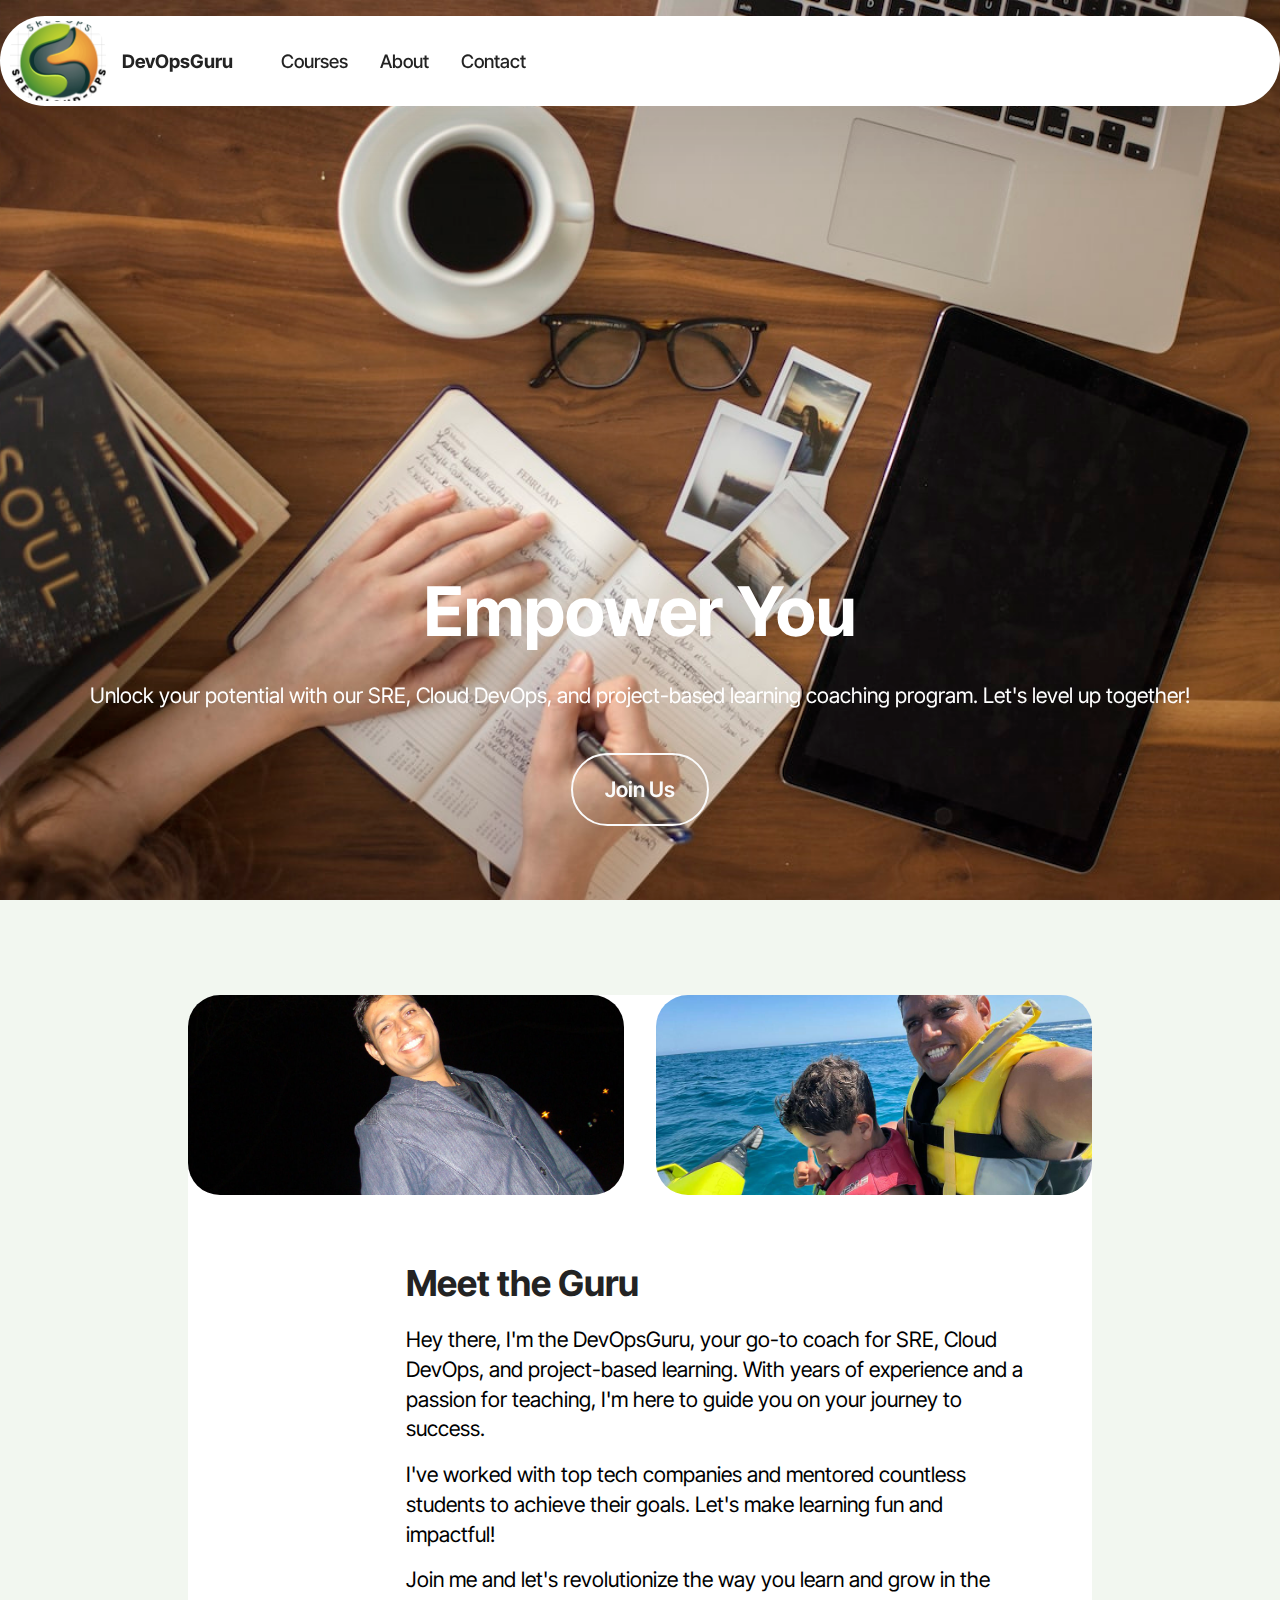
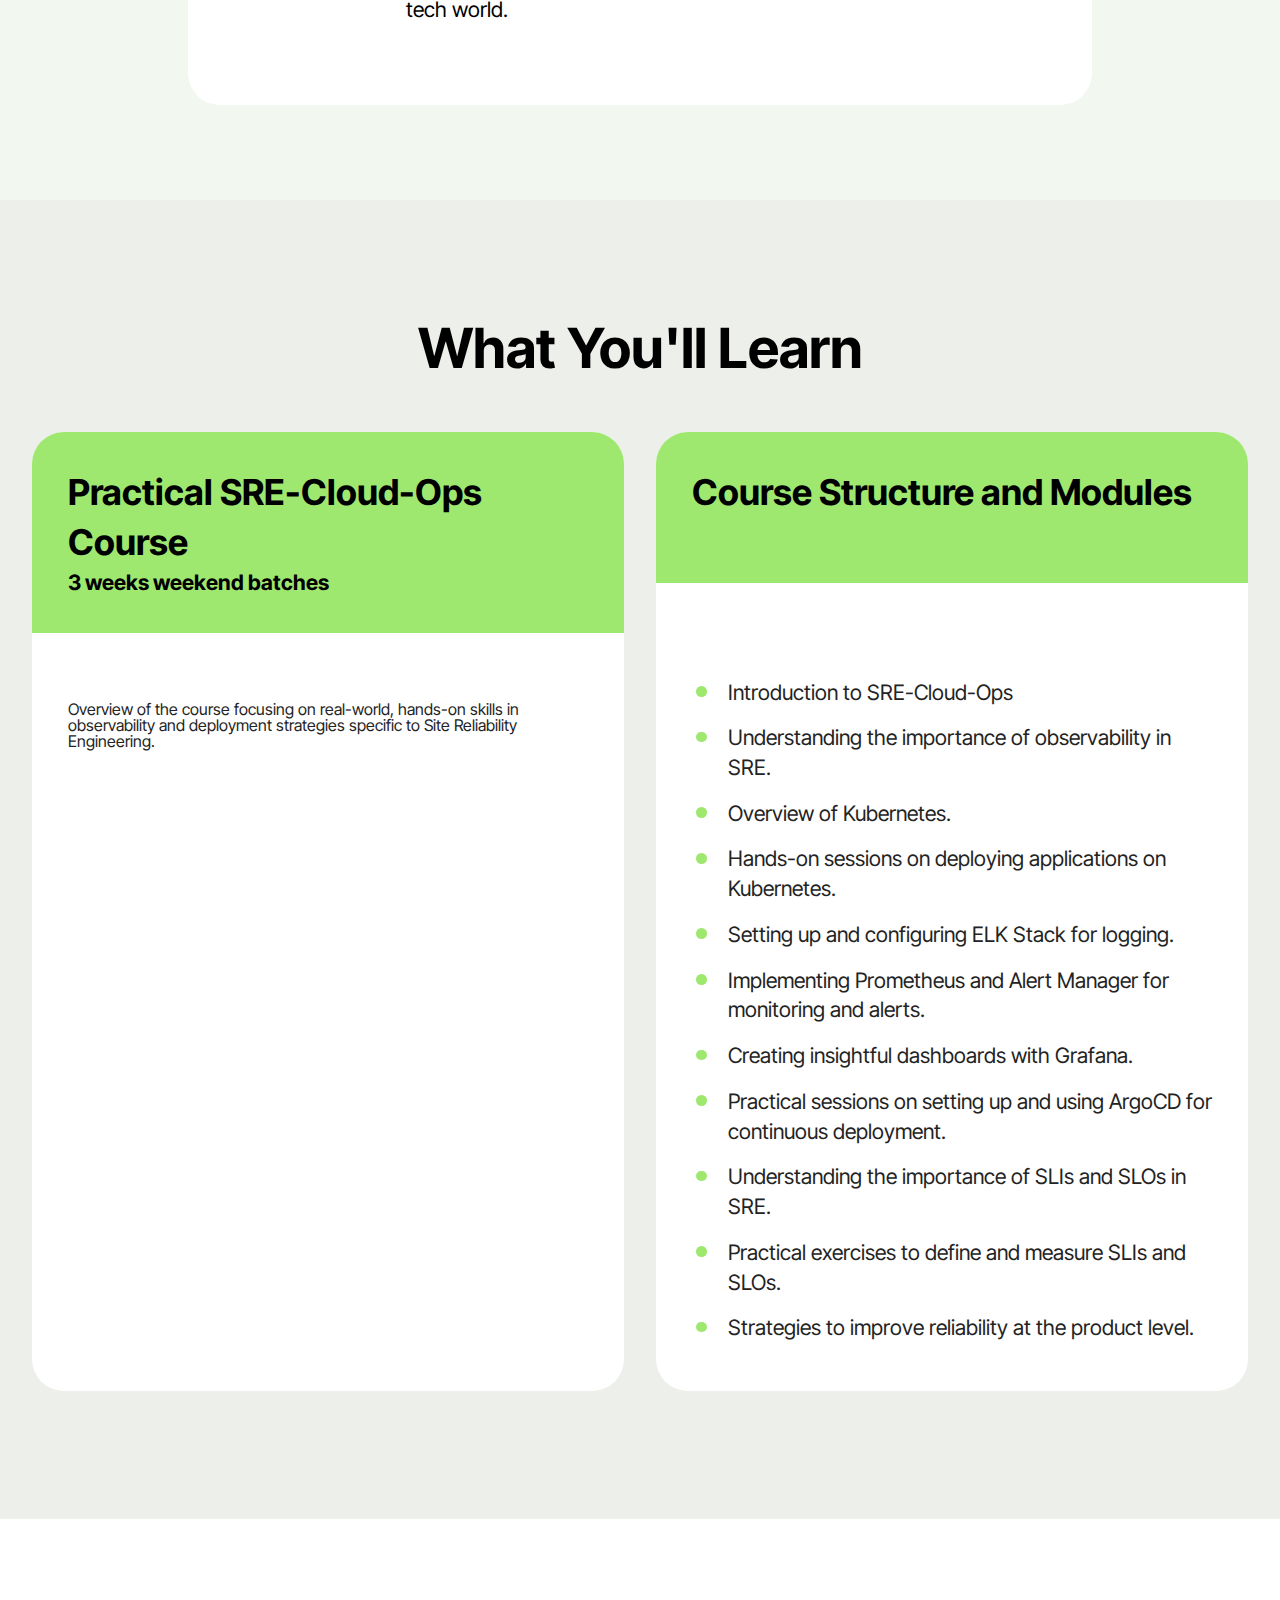
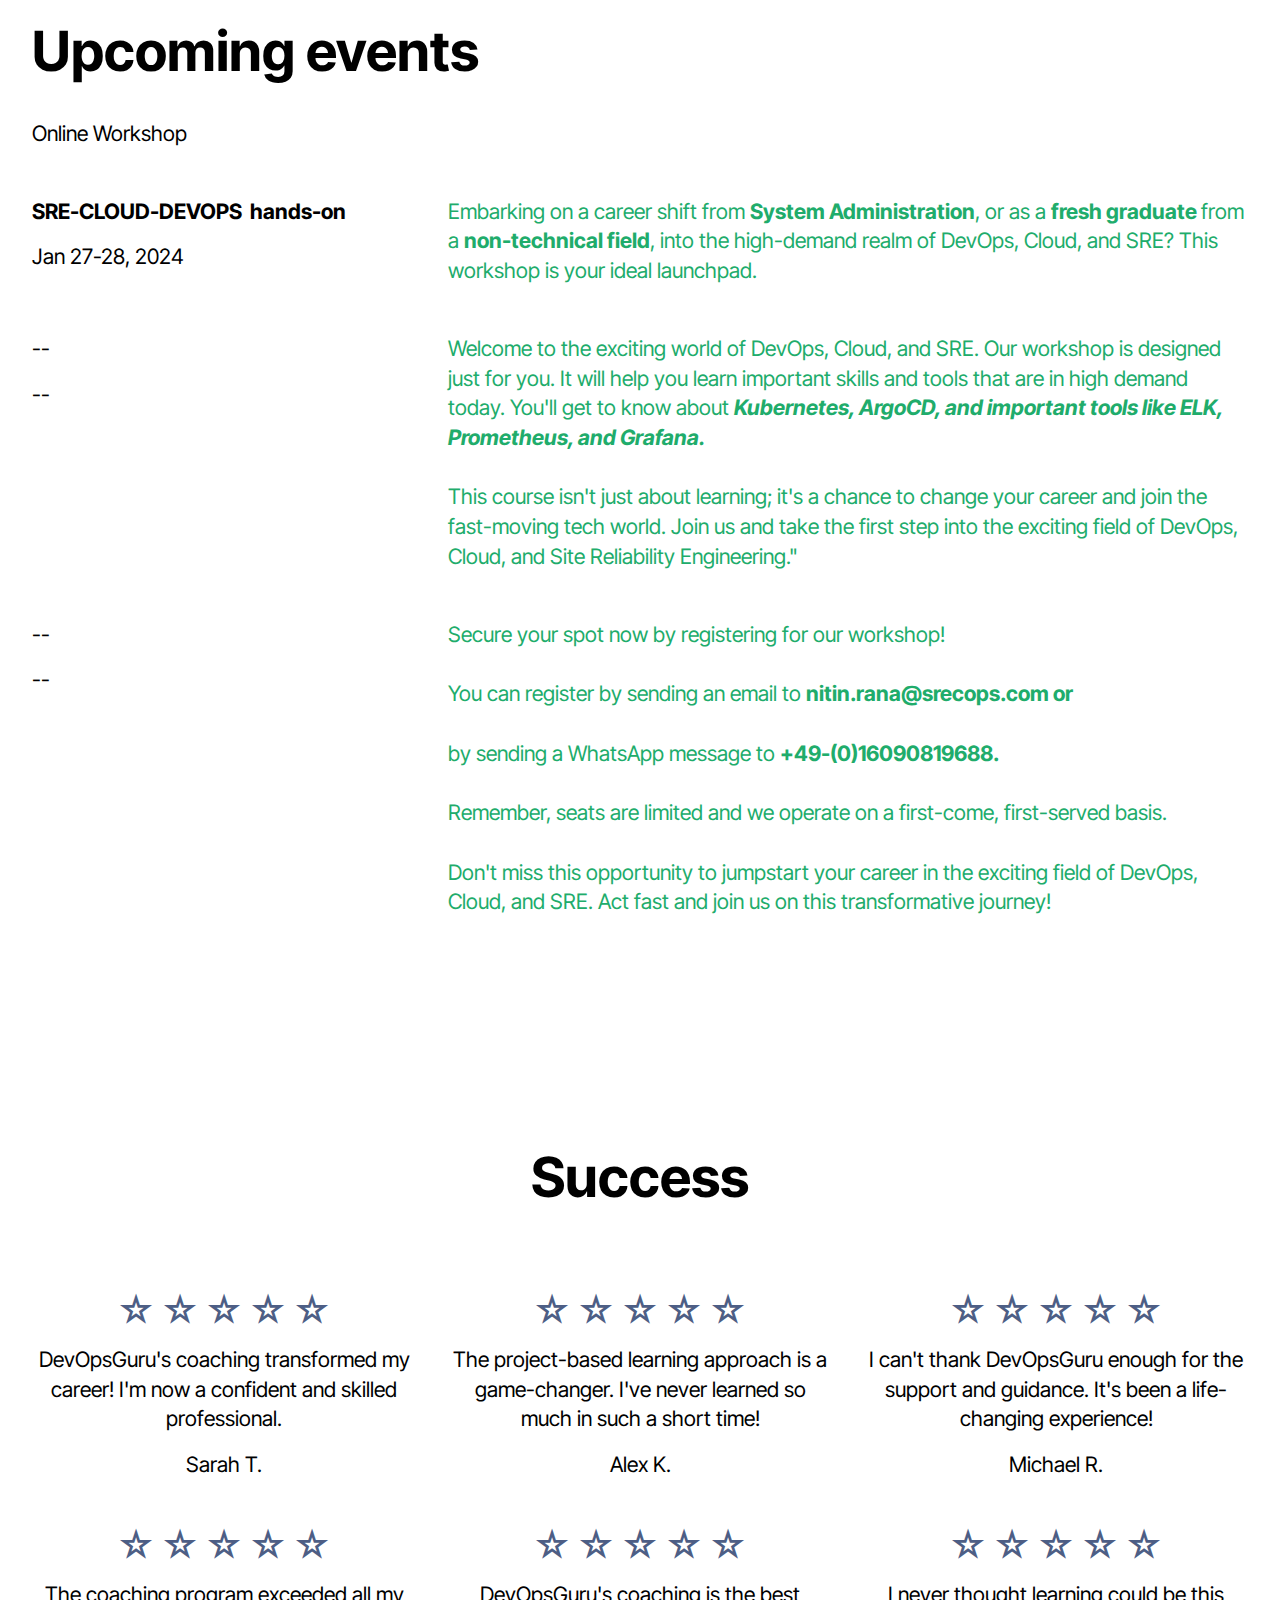
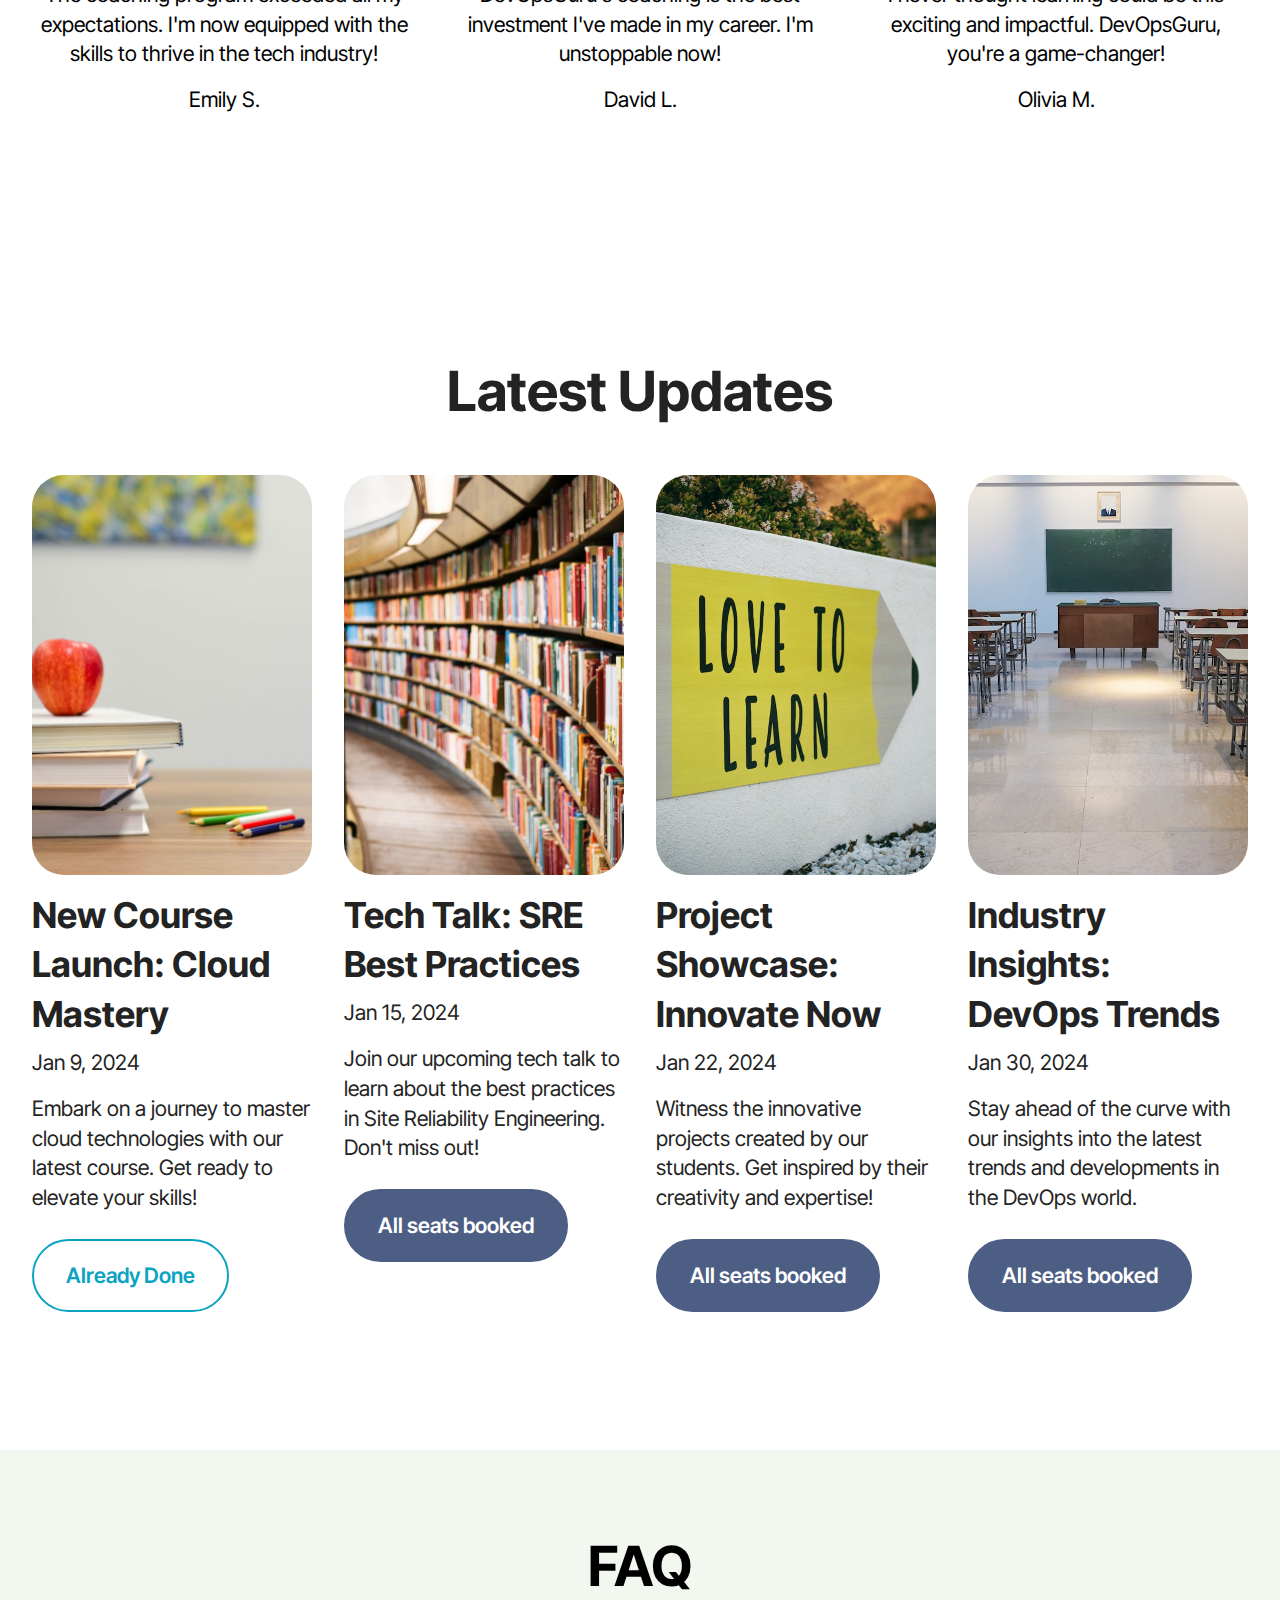
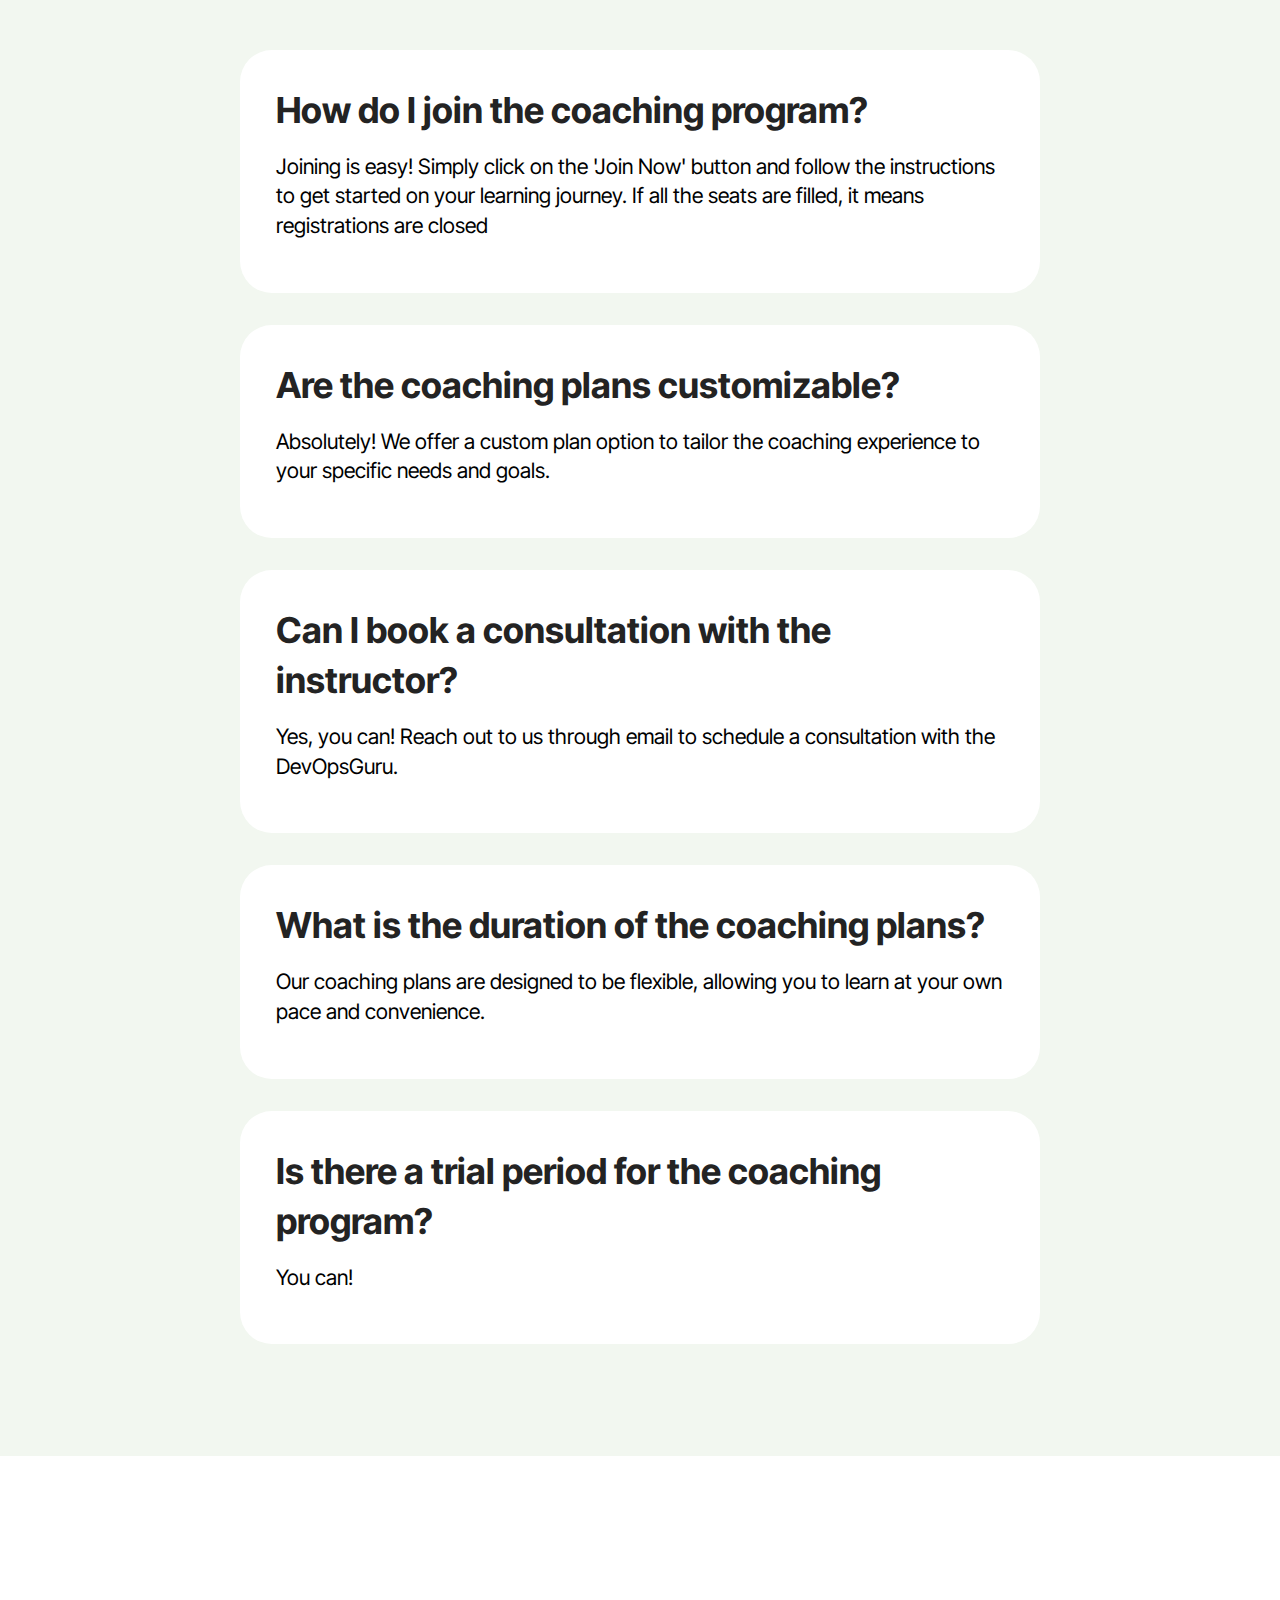
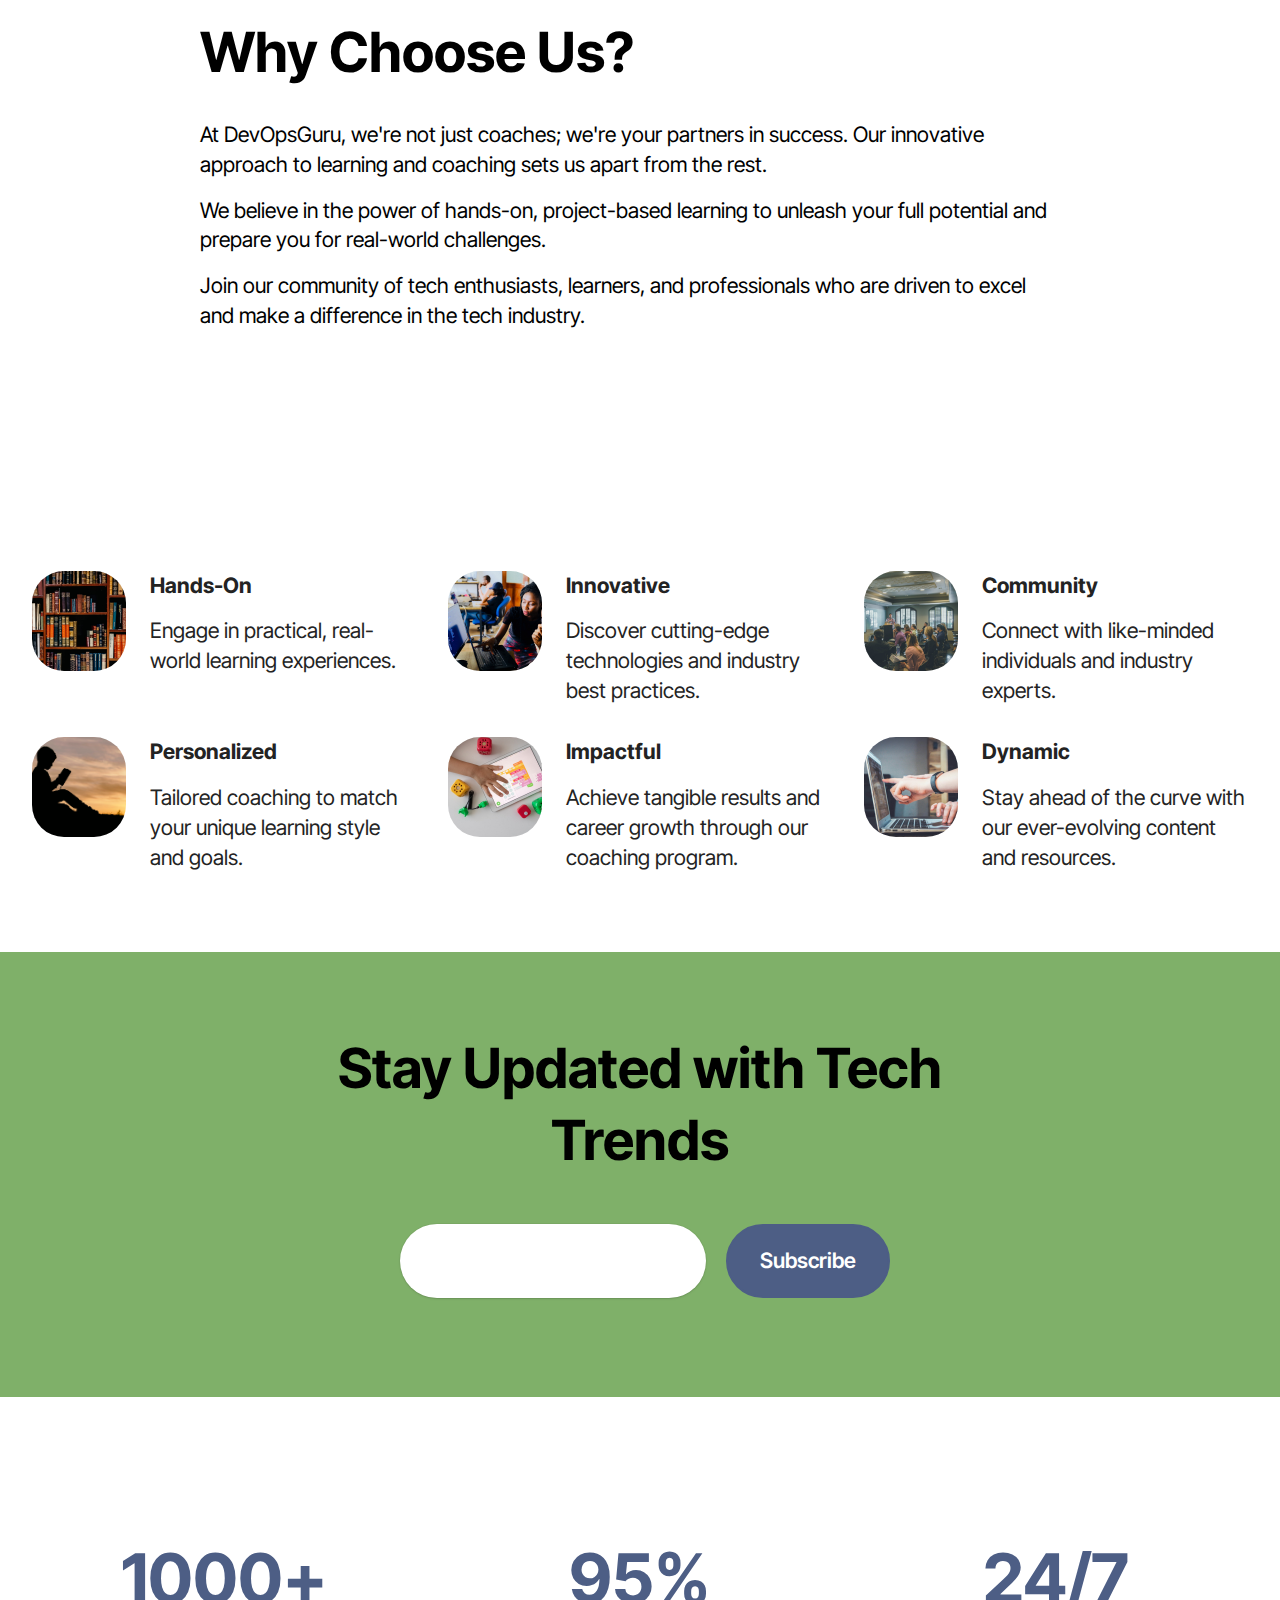
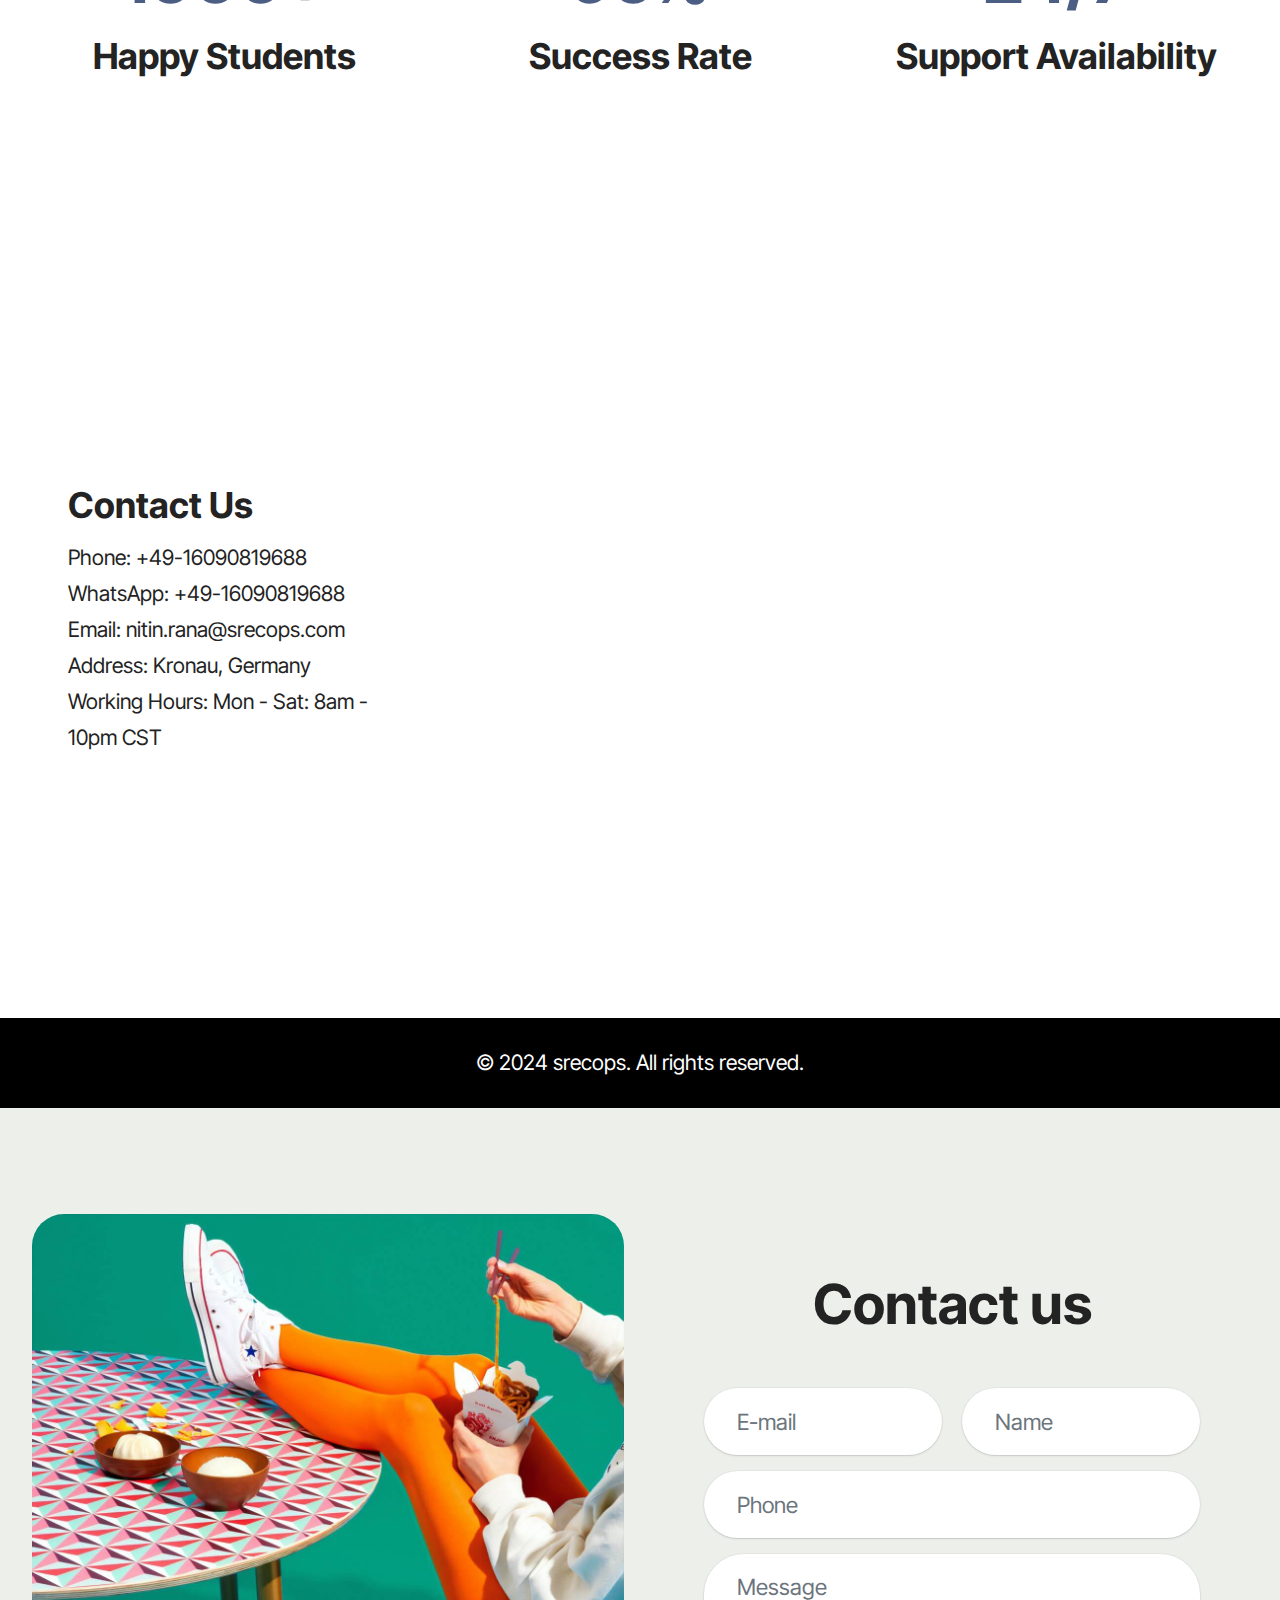
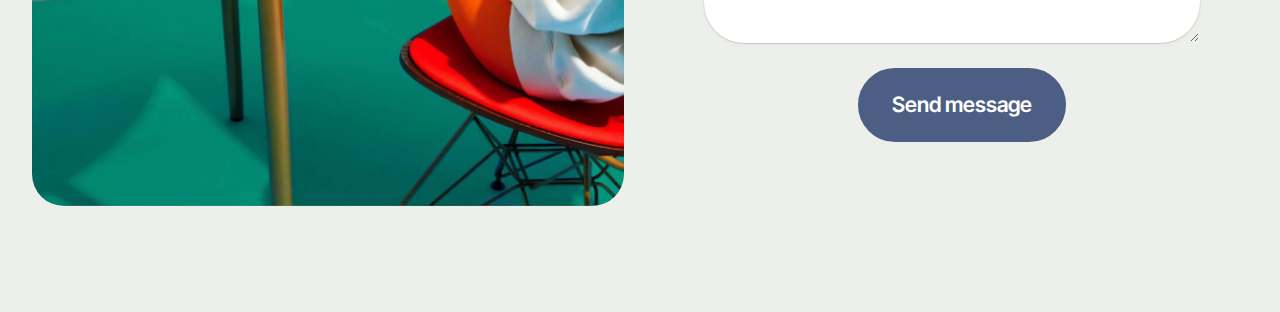
==== commit c5bfa1a5: "added site" ====
--- a/website/prodweb/drfruit/srecops/index.html
+++ b/website/prodweb/drfruit/srecops/index.html
@@ -6,7 +6,7 @@
   <meta http-equiv="X-UA-Compatible" content="IE=edge">
   
   <meta name="viewport" content="width=device-width, initial-scale=1, minimum-scale=1">
-  <link rel="shortcut icon" href="assets/images/photo-1571260899304-425eee4c7efc.jpeg" type="image/x-icon">
+  <link rel="shortcut icon" href="assets/images/logo-1-206x207.png" type="image/x-icon">
   <meta name="description" content="Empower your learning journey with expert SRE, Cloud DevOps, and project-based coaching.">
   
   
@@ -17,7 +17,6 @@
   <link rel="stylesheet" href="assets/bootstrap/css/bootstrap-reboot.min.css">
   <link rel="stylesheet" href="assets/parallax/jarallax.css">
   <link rel="stylesheet" href="assets/dropdown/css/style.css">
-  <link rel="stylesheet" href="assets/socicon/css/styles.css">
   <link rel="stylesheet" href="assets/theme/css/style.css">
   <link rel="preload" href="https://fonts.googleapis.com/css2?family=Inter+Tight:wght@400;700&display=swap&display=swap" as="style" onload="this.onload=null;this.rel='stylesheet'">
   <noscript><link rel="stylesheet" href="https://fonts.googleapis.com/css2?family=Inter+Tight:wght@400;700&display=swap&display=swap"></noscript>
@@ -37,7 +36,7 @@
 			<div class="navbar-brand">
 				<span class="navbar-logo">
 					<a href="#">
-						<img src="assets/images/photo-1571260899304-425eee4c7efc.jpeg" alt="" style="height: 4.3rem;">
+						<img src="assets/images/logo-1-206x207.png" alt="" style="height: 5rem;">
 					</a>
 				</span>
 				<span class="navbar-caption-wrap"><a class="navbar-caption text-black display-4" href="#">DevOpsGuru</a></span>
@@ -51,21 +50,17 @@
 				</div>
 			</button>
 			<div class="collapse navbar-collapse" id="navbarSupportedContent">
-				<ul class="navbar-nav nav-dropdown" data-app-modern-menu="true">
-					<li class="nav-item">
-						<a class="nav-link link text-black display-4" href="#">Courses</a>
+				<ul class="navbar-nav nav-dropdown nav-right" data-app-modern-menu="true"><li class="nav-item">
+						<a class="nav-link link text-black text-primary display-4" href="index.html#pricing03-2">Courses</a>
 					</li>
 					<li class="nav-item">
-						<a class="nav-link link text-black display-4" href="#" aria-expanded="false">About</a>
+						<a class="nav-link link text-black text-primary display-4" href="index.html#article01-9" aria-expanded="false">About</a>
 					</li>
 					<li class="nav-item">
-						<a class="nav-link link text-black display-4" href="#">Contact</a>
-					</li>
-				</ul>
+						<a class="nav-link link text-black text-primary display-4" href="index.html#contacts-3-u0TIblMG52">Contact</a>
+					</li></ul>
 				
-				<div class="navbar-buttons mbr-section-btn">
-					<a class="btn btn-primary display-4" href="#">Explore Now</a>
-				</div>
+				
 			</div>
 		</div>
 	</nav>
@@ -82,29 +77,27 @@
         </h1>
         
         <p class="mbr-fonts-style mbr-text mbr-white mb-4 display-7">Unlock your potential with our SRE, Cloud DevOps, and project-based learning coaching program. Let's level up together!</p>
-        <div class="mbr-section-btn">
-          <a class="btn btn-white-outline display-7" href="#">Join Us</a>
-        </div>
+        <div class="mbr-section-btn"><a class="btn btn-white-outline display-7" href="index.html#form03-0">Join Us</a></div>
       </div>
     </div>
   </div>
 </section>
 
-<section data-bs-version="5.1" class="article01 cid-u0TIblHkzt" id="about-me-1-u0TIblHkzt">
+<section data-bs-version="5.1" class="article01 cid-u16eREgVsH mbr-fullscreen" id="article01-9">
 	
 
 	
 	
-	<div class="container">
+	<div class="container-fluid">
 		<div class="row justify-content-center">
-			<div class="card col-md-12 col-lg-12">
+			<div class="card col-md-12 col-lg-9">
 				<div class="card-wrapper">
 					<div class="row">
 						<div class="image-wrapper col-12 col-sm-6 justify-content-center">
-							<img src="assets/images/photo-1599008633840-052c7f756385.jpeg" alt="">
+							<img src="assets/images/single2-1256x942.jpg" alt="">
 						</div>
 						<div class="image-wrapper col-12 col-sm-6 justify-content-center">
-							<img src="assets/images/photo-1501504905252-473c47e087f8.jpeg" alt="">
+							<img src="assets/images/img-0062photo-1024x768.jpg" alt="">
 						</div>
 					</div>
 
@@ -126,186 +119,110 @@
 	</div>
 </section>
 
-<section data-bs-version="5.1" class="pricing1 cid-u0TIblIZyX" id="pricing-cards-1-u0TIblIZyX">
-    
-    
-    <div class="container-fluid">
-        <div class="row justify-content-center">
-            <div class="col-12 content-head">
-                <div class="mbr-section-head mb-5">
-                    <h4 class="mbr-section-title mbr-fonts-style align-center mb-0 display-2">
-                        <strong>Coaching Plans</strong>
-                    </h4>
-                    
-                </div>
-            </div>
-        </div>
-        <div class="row">
-            <div class="item features-without-image col-12 col-md-6 col-lg-3 item-mb active">
-                <div class="item-wrapper">
-                    <div class="item-head">
-                        <h5 class="item-title mbr-fonts-style mb-0 display-5">
-                            <strong>Starter</strong>
-                        </h5>
-                        <h6 class="item-subtitle mbr-fonts-style mt-0 mb-0 display-7">
-                            <strong>$99</strong>/one-time payment
-                        </h6>
-                    </div>
-                    <div class="item-content">
-                        <p class="mbr-text mbr-fonts-style display-7">Get started with the essentials. Perfect for beginners looking to dive into the world of SRE and Cloud DevOps.</p>
-                    </div>
-                    <div class="mbr-section-btn item-footer">
-                        <a href="" class="btn item-btn btn-primary display-7">Get Started</a>
-                    </div>
-                </div>
-            </div>
-            <div class="item features-without-image col-12 col-md-6 col-lg-3 item-mb">
-                <div class="item-wrapper">
-                    <div class="item-head">
-                        <h5 class="item-title mbr-fonts-style mb-0 display-5">
-                            <strong>Pro</strong>
-                        </h5>
-                        <h6 class="item-subtitle mbr-fonts-style mt-0 mb-0 display-7">
-                            <strong>$199</strong>/one-time payment
-                        </h6>
-                    </div>
-                    <div class="item-content">
-                        <p class="mbr-text mbr-fonts-style display-7">Take your skills to the next level with advanced coaching and project-based learning. Ideal for tech enthusiasts and aspiring professionals.</p>
-                    </div>
-                    <div class="mbr-section-btn item-footer">
-                        <a href="" class="btn item-btn btn-primary display-7">Get Started</a>
-                    </div>
-                </div>
-            </div>
-
-            <div class="item features-without-image col-12 col-md-6 col-lg-3 item-mb">
-                <div class="item-wrapper">
-                    <div class="item-head">
-                        <h5 class="item-title mbr-fonts-style mb-0 display-5">
-                            <strong>Premium</strong>
-                        </h5>
-                        <h6 class="item-subtitle mbr-fonts-style mt-0 mb-0 display-7">
-                            <strong>$299</strong>/one-time payment
-                        </h6>
-                    </div>
-                    <div class="item-content">
-                        <p class="mbr-text mbr-fonts-style display-7">Unlock exclusive access to personalized coaching, industry insights, and hands-on projects. Elevate your career to new heights.</p>
-                    </div>
-                    <div class="mbr-section-btn item-footer">
-                        <a href="" class="btn item-btn btn-primary display-7">Get Started</a>
-                    </div>
-                </div>
-            </div>
-
-            <div class="item features-without-image col-12 col-md-6 col-lg-3 item-mb">
-                <div class="item-wrapper">
-                    <div class="item-head">
-                        <h5 class="item-title mbr-fonts-style mb-0 display-5">
-                            <strong>Custom</strong>
-                        </h5>
-                        <h6 class="item-subtitle mbr-fonts-style mt-0 mb-0 display-7">
-                            <strong>Customized</strong>/one-time payment
-                        </h6>
-                    </div>
-                    <div class="item-content">
-                        <p class="mbr-text mbr-fonts-style display-7">Tailored coaching and learning experiences designed just for you. Let's create a plan that fits your unique goals and aspirations.</p>
-                    </div>
-                    <div class="mbr-section-btn item-footer">
-                        <a href="" class="btn item-btn btn-primary display-7">Get Started</a>
-                    </div>
-                </div>
-            </div>
-        </div>
-    </div>
-</section>
-
-<section data-bs-version="5.1" class="header09 startm5 cid-u0TIblICUA" id="call-to-action-2-u0TIblICUA">
-    
-    
-    
-    <div class="container-fluid">
-        <div class="row">
-            <div class="content-wrap col-12 col-md-6">
-                <h1 class="mbr-section-title mbr-fonts-style mbr-white mb-4 display-2">
-                    <strong>Level Up Your Skills</strong>
-                </h1>
-                
-                <p class="mbr-fonts-style mbr-text mbr-white mb-4 display-7">Ready to take the leap? Join our coaching program and become a tech rockstar!</p>
-                <div class="mbr-section-btn">
-                    <a class="btn btn-primary display-7" href="#">Join Now</a>
-                </div>
-            </div>
-        </div>
-    </div>
-</section>
-
-<section data-bs-version="5.1" class="gallery1 mbr-gallery cid-u0TIblIASP" id="gallery-10-u0TIblIASP">
-    
-    
-
-    <div class="container-fluid">
-        <div class="row justify-content-center">
-            <div class="col-12 content-head">
-                <div class="mb-5">
-                    <h3 class="mbr-section-title mbr-fonts-style align-center m-0 display-2">
-                        <strong>Student Showcase</strong>
-                    </h3>
-                    
-                </div>
-            </div>
-        </div>
+<section data-bs-version="5.1" class="pricing03 cid-u15U9e8Ml0" id="pricing03-2">
+  
+
+  
+  <div class="container">
+    <div class="row justify-content-center">
+      <div class="col-12 content-head">
+        <div class="mbr-section-head mb-5">
+          <h4 class="mbr-section-title mbr-fonts-style align-center mb-0 display-2">
+            <strong>What You'll Learn</strong></h4>
+          
+        </div>
+      </div>
+    </div>
+    <div class="row">
+      <div class="item features-without-image col-12 col-md-6 col-lg-6 item-mb active">
+        <div class="item-wrapper">
+          <div class="item-head">
+            <h5 class="item-title mbr-fonts-style mb-0 display-5"><strong>Practical SRE-Cloud-Ops Course</strong></h5>
+            <h6 class="item-subtitle mbr-fonts-style mb-0 display-7"><strong>3 weeks weekend batches</strong></h6>
+          </div>
+          <div class="item-content">
+            <p class="mbr-text mbr-fonts-style display-2"></p><p><br>Overview of the course focusing on real-world, hands-on skills in observability and deployment strategies specific to Site Reliability Engineering.<br><br><br><br></p><p></p>
+            <div class="mb-4">
+            </div>
+            <div class="counter-container mbr-text mbr-fonts-style display-5">
+              <div><br></div>
+            </div>
+          </div>
+          
+        </div>
+      </div>
+      <div class="item features-without-image col-12 col-md-6 col-lg-6 item-mb">
+        <div class="item-wrapper">
+          <div class="item-head">
+            <h5 class="item-title mbr-fonts-style mb-0 display-5"><strong>Course Structure and Modules</strong></h5>
+            <h6 class="item-subtitle mbr-fonts-style mt-0 mb-0 display-7"><br></h6>
+          </div>
+          <div class="item-content">
+            <p class="mbr-text mbr-fonts-style display-4"><br>
+            </p>
+            <div class="mb-4">
+            </div>
+            <div class="counter-container mbr-text mbr-fonts-style display-7">
+              <ul>
+                <li>Introduction to SRE-Cloud-Ops</li><li>Understanding the importance of observability in SRE.</li><li>Overview of Kubernetes.</li><li>Hands-on sessions on deploying applications on Kubernetes.</li><li>Setting up and configuring ELK Stack for logging.</li><li>Implementing Prometheus and Alert Manager for monitoring and alerts.</li><li>Creating insightful dashboards with Grafana.</li><li>Practical sessions on setting up and using ArgoCD for continuous deployment.</li><li>Understanding the importance of SLIs and SLOs in SRE.<br></li><li>Practical exercises to define and measure SLIs and SLOs.</li><li>Strategies to improve reliability at the product level.</li>
+              </ul>
+            </div>
+          </div>
+          
+        </div>
+      </div>
+      
+    </div>
+  </div>
+</section>
+
+<section data-bs-version="5.1" class="news01 cid-u161qWl7UT" id="news01-6">
+  
+  <div class="container">
+    <div class="row justify-content-center">
+      <div class="col-12 mb-5 content-head">
+        <h3 class="mbr-section-title mbr-fonts-style align-center mb-0 display-2">
+          <strong>Upcoming events</strong>
+        </h3>
+        <h5 class="mbr-section-subtitle mbr-fonts-style align-center mb-0 mt-4 display-7">
+          Online Workshop</h5>
+      </div>
+    </div>
+    <div class="row justify-content-left item features-without-image mb-4 active">
+      <div class="col-12 col-lg-4">
+        <h5 class="mbr-card-title mbr-fonts-style mt-0 mb-3 display-7"><strong>SRE-CLOUD-DEVOPS&nbsp; hands-on&nbsp;</strong></h5>
+        <h6 class="mbr-card-subtitle mbr-fonts-style mt-0 mb-3 display-7">Jan 27-28, 2024</h6>
+      </div>
+      <div class="col-12 col-lg-8 item-wrapper">
+       <p class="mbr-text mbr-fonts-style mt-0 display-7">Embarking on a career shift from <strong>System Administration</strong>, or as a <strong>fresh graduate </strong>from a <strong>non-technical field</strong>, into the high-demand realm of DevOps, Cloud, and SRE? This workshop is your ideal launchpad.</p>
         
-        <div class="row mbr-gallery">
-            <div class="col-12 col-md-6 col-lg-3 item gallery-image">
-                <div class="item-wrapper mb-3" data-bs-toggle="modal">
-                    <img class="w-100" src="assets/images/photo-1501349800519-48093d60bde0.jpeg" alt="" data-slide-to="0" data-bs-slide-to="0">
-                </div>
-                
-            </div>
-            <div class="col-12 col-md-6 col-lg-3 item gallery-image">
-                <div class="item-wrapper mb-3" data-bs-toggle="modal">
-                    <img class="w-100" src="assets/images/photo-1434030216411-0b793f4b4173.jpeg" alt="" data-slide-to="1" data-bs-slide-to="1">
-                </div>
-                
-            </div>
-            <div class="col-12 col-md-6 col-lg-3 item gallery-image">
-                <div class="item-wrapper mb-3" data-bs-toggle="modal">
-                    <img class="w-100" src="assets/images/photo-1556761175-5973dc0f32e7.jpeg" alt="" data-slide-to="2" data-bs-slide-to="2">
-                </div>
-                
-            </div>
-            <div class="col-12 col-md-6 col-lg-3 item gallery-image">
-                <div class="item-wrapper mb-3" data-bs-toggle="modal">
-                    <img class="w-100" src="assets/images/photo-1497864149936-d3163f0c0f4b.jpeg" alt="" data-slide-to="3" data-bs-slide-to="3">
-                </div>
-                
-            </div>
-            <div class="col-12 col-md-6 col-lg-3 item gallery-image">
-                <div class="item-wrapper mb-3" data-bs-toggle="modal">
-                    <img class="w-100" src="assets/images/photo-1454165804606-c3d57bc86b40.jpeg" alt="" data-slide-to="4" data-bs-slide-to="4">
-                </div>
-                
-            </div>
-            <div class="col-12 col-md-6 col-lg-3 item gallery-image">
-                <div class="item-wrapper mb-3" data-bs-toggle="modal">
-                    <img class="w-100" src="assets/images/photo-1477281765962-ef34e8bb0967.jpeg" alt="" data-slide-to="5" data-bs-slide-to="5">
-                </div>
-                
-            </div>
-            <div class="col-12 col-md-6 col-lg-3 item gallery-image">
-                <div class="item-wrapper mb-3" data-bs-toggle="modal">
-                    <img class="w-100" src="assets/images/photo-1522661067900-ab829854a57f.jpeg" alt="" data-slide-to="6" data-bs-slide-to="6">
-                </div>
-                
-            </div>
-            <div class="col-12 col-md-6 col-lg-3 item gallery-image">
-                <div class="item-wrapper mb-3" data-bs-toggle="modal">
-                    <img class="w-100" src="assets/images/photo-1523050854058-8df90110c9f1.jpeg" alt="" data-slide-to="7" data-bs-slide-to="7">
-                </div>
-                
-            </div>
-        </div>
-    </div>
+      </div>
+
+    </div>
+    <div class="row justify-content-left item features-without-image mb-4">
+      <div class="col-12 col-lg-4">
+        <h5 class="mbr-card-title mbr-fonts-style mt-0 mb-3 display-7">--</h5>
+        <h6 class="mbr-card-subtitle mbr-fonts-style mt-0 mb-3 display-7">--</h6>
+      </div>
+      <div class="col-12 col-lg-8 item-wrapper">
+        <p class="mbr-text mbr-fonts-style mt-0 display-7">
+          Welcome to the exciting world of DevOps, Cloud, and SRE. Our workshop is designed just for you. It will help you learn important skills and tools that are in high demand today. You'll get to know about <em><strong>Kubernetes, ArgoCD, and important tools like ELK, Prometheus, and Grafana.</strong></em><br><br> This course isn't just about learning; it's a chance to change your career and join the fast-moving tech world. Join us and take the first step into the exciting field of DevOps, Cloud, and Site Reliability Engineering."
+        </p>
+        
+      </div>
+
+    </div>
+    <div class="row justify-content-left item features-without-image mb-4">
+      <div class="col-12 col-lg-4">
+        <h5 class="mbr-card-title mbr-fonts-style mt-0 mb-3 display-7">--</h5>
+        <h6 class="mbr-card-subtitle mbr-fonts-style mt-0 mb-3 display-7">--</h6>
+      </div>
+      <div class="col-12 col-lg-8 item-wrapper">
+        <p class="mbr-text mbr-fonts-style mt-0 display-7">Secure your spot now by registering for our workshop!<br> <br>You can register by sending an email to <strong>nitin.rana@srecops.com or <br></strong><br>by sending a WhatsApp message to <strong>+49-(0)16090819688. </strong><br><br>Remember, seats are limited and we operate on a first-come, first-served basis.<br><br> Don't miss this opportunity to jumpstart your career in the exciting field of DevOps, Cloud, and SRE. Act fast and join us on this transformative journey!</p>
+        
+      </div>
+    </div>
+  </div>
 </section>
 
 <section data-bs-version="5.1" class="people02 cid-u0TIblJE20" id="testimonials-2-u0TIblJE20">
@@ -446,9 +363,7 @@
             </h5>
             <p class="mbr-text mbr-fonts-style mb-3 display-7">Jan 9, 2024</p>
             <p class="mbr-text mbr-fonts-style mb-3 display-7">Embark on a journey to master cloud technologies with our latest course. Get ready to elevate your skills!</p>
-            <div class="mbr-section-btn item-footer">
-              <a href="" class="btn item-btn btn-primary display-7">Discover</a>
-            </div>
+            <div class="mbr-section-btn item-footer"><a href="" class="btn item-btn btn-info-outline display-7">Already Done</a></div>
           </div>
         </div>
       </div>
@@ -463,9 +378,7 @@
             </h5>
             <p class="mbr-text mbr-fonts-style mb-3 display-7">Jan 15, 2024</p>
             <p class="mbr-text mbr-fonts-style mb-3 display-7">Join our upcoming tech talk to learn about the best practices in Site Reliability Engineering. Don't miss out!</p>
-            <div class="mbr-section-btn item-footer">
-              <a href="" class="btn item-btn btn-primary display-7">Discover</a>
-            </div>
+            <div class="mbr-section-btn item-footer"><a href="" class="btn item-btn btn-primary display-7">All seats booked</a></div>
           </div>
         </div>
       </div>
@@ -480,9 +393,7 @@
             </h5>
             <p class="mbr-text mbr-fonts-style mb-3 display-7">Jan 22, 2024</p>
             <p class="mbr-text mbr-fonts-style mb-3 display-7">Witness the innovative projects created by our students. Get inspired by their creativity and expertise!</p>
-            <div class="mbr-section-btn item-footer">
-              <a href="" class="btn item-btn btn-primary display-7">Discover</a>
-            </div>
+            <div class="mbr-section-btn item-footer"><a href="" class="btn item-btn btn-primary display-7">All seats booked</a></div>
           </div>
         </div>
       </div>
@@ -497,9 +408,7 @@
             </h5>
             <p class="mbr-text mbr-fonts-style mb-3 display-7">Jan 30, 2024</p>
             <p class="mbr-text mbr-fonts-style mb-3 display-7">Stay ahead of the curve with our insights into the latest trends and developments in the DevOps world.</p>
-            <div class="mbr-section-btn item-footer">
-              <a href="" class="btn item-btn btn-primary display-7">Discover</a>
-            </div>
+            <div class="mbr-section-btn item-footer"><a href="" class="btn item-btn btn-primary display-7">All seats booked</a></div>
           </div>
         </div>
       </div>
@@ -522,7 +431,7 @@
                     <div class="item-wrapper">
                         <h5 class="mbr-card-title mbr-fonts-style mt-0 mb-3 display-5">
                             <strong>How do I join the coaching program?</strong></h5>
-                        <p class="mbr-text mbr-fonts-style mt-0 mb-3 display-7">Joining is easy! Simply click on the 'Join Now' button and follow the instructions to get started on your learning journey.</p>
+                        <p class="mbr-text mbr-fonts-style mt-0 mb-3 display-7">Joining is easy! Simply click on the 'Join Now' button and follow the instructions to get started on your learning journey. If all the seats are filled, it means registrations are closed</p>
                     </div>
                 </div>
                 <div class="item features-without-image col-12">
@@ -536,7 +445,7 @@
                     <div class="item-wrapper">
                         <h5 class="mbr-card-title mbr-fonts-style mt-0 mb-3 display-5">
                             <strong>Can I book a consultation with the instructor?</strong></h5>
-                        <p class="mbr-text mbr-fonts-style mt-0 mb-3 display-7">Yes, you can! Reach out to us through the contact form to schedule a consultation with the DevOpsGuru.</p>
+                        <p class="mbr-text mbr-fonts-style mt-0 mb-3 display-7">Yes, you can! Reach out to us through email to schedule a consultation with the DevOpsGuru.</p>
                     </div>
                 </div>
                 <div class="item features-without-image col-12">
@@ -550,7 +459,7 @@
                 <div class="item-wrapper">
                     <h5 class="mbr-card-title mbr-fonts-style mt-0 mb-3 display-5">
                         <strong>Is there a trial period for the coaching program?</strong></h5>
-                    <p class="mbr-text mbr-fonts-style mt-0 mb-3 display-7">We currently do not offer a trial period, but we're confident that you'll love the coaching experience from day one!</p>
+                    <p class="mbr-text mbr-fonts-style mt-0 mb-3 display-7">You can!</p>
                 </div>
             </div>
             </div>
@@ -597,27 +506,6 @@
   </div>
 </section>
 
-<section data-bs-version="5.1" class="image3 cid-u0TIblKkMR" id="image-2-u0TIblKkMR">
-  
-
-  
-  
-
-  <div class="container">
-    <div class="row justify-content-center">
-      <div class="col-12 col-lg-9">
-        <h4 class="mbr-description mbr-fonts-style mb-3 align-center display-5">
-          <strong>Tech Showcase</strong>
-        </h4>
-        <p class="mbr-description mbr-fonts-style mb-4 align-center display-7">Explore the world of tech through our engaging projects and courses.</p>
-        <div class="image-wrapper">
-          <img class="w-100" src="assets/images/photo-1577896851231-70ef18881754.jpeg" alt="">
-        </div>
-      </div>
-    </div>
-  </div>
-</section>
-
 <section data-bs-version="5.1" class="features15 cid-u0TIblK7BO" id="features-30-u0TIblK7BO">
     
 
@@ -723,16 +611,16 @@
                 </div>
 
                 <div class="text-wrapper align-left" data-form-type="formoid">
-                    <form action="https://mobirise.eu/" method="POST" class="mbr-form form-with-styler" data-form-title="Form Name"><input type="hidden" name="email" data-form-email="true" value="wmcSaLKUJ26sgP7893NCMCG7VcGxMCQRRQKH8TxsFTnf60go6Fhj+sre/C0zq6+LqMxXhYup+3AeBFkKbCtZkzycPfHoDMTO2/LzrZQCJM1HnLcN6zsdus25DAcM//Z1.wGWb+cjgzl+k/pMp4zl8tInmKgFcAyLZERLUyNf8UwMT2hlVFKLE3G/5N0hgtoOPjyPXnKPWGHBfd9Xn31lng2pnJNWyyuP4ITbpohW37jxUsrVR8OUwNdC4lOS+Y67J">
+                    <form action="https://mobirise.eu/" method="POST" class="mbr-form form-with-styler" data-form-title="Form Name"><input type="hidden" name="email" data-form-email="true" value="po0A2kC2d/kcTiqvEJZCIADJBbjv9f08Sekv10++t0bnQqupTNQL/zjRmTwf43M5cv6mOG6eYWlkZx/ykxHYVo4WuHGP+Jf/x0GgMMY6WUKZQNykU/p9TgnSTKU2/5BW">
                         <div class="row">
-                            <div hidden="hidden" data-form-alert="" class="alert alert-success col-12">Thanks for filling out the form!</div>
+                            <div hidden="hidden" data-form-alert="" class="alert alert-success col-12">Huuureeeeyyy!!cYou are subscribed!:)</div>
                             <div hidden="hidden" data-form-alert-danger="" class="alert alert-danger col-12">
                                 Oops...! some problem!
                             </div>
                         </div>
                         <div class="dragArea row">
                             <div data-for="email" class="col-lg-6 col-md-6 col-sm-12 form-group">
-                                <input type="email" name="email" placeholder="test@email.com" data-form-field="email" class="form-control display-7" value="" id="email-subscription-form-1-u0TIblLfT0">
+                                <input type="email" name="email" data-form-field="email" class="form-control display-7" value="" id="email-subscription-form-1-u0TIblLfT0">
                             </div>
                             <div class="col-auto mbr-section-btn">
                                 <button type="submit" class="w-100 btn btn-primary display-7">Subscribe</button>
@@ -799,156 +687,6 @@
                     </h4>
                     
                 </div>
-            </div>
-        </div>
-    </div>
-</section>
-
-<section data-bs-version="5.1" class="social4 cid-u0TIblMEHs" id="follow-us-1-u0TIblMEHs">
-    
-    
-    
-
-    <div class="container">
-        <div class="media-container-row">
-            <div class="col-12">
-                <h3 class="mbr-section-title align-center mb-5 mbr-fonts-style display-2">
-                    <strong>Connect with Us</strong>
-                </h3>
-                <div class="social-list align-center">
-                    <a class="iconfont-wrapper bg-facebook m-2 " target="_blank" href="#">
-                        <span class="socicon-facebook socicon"></span>
-                    </a>
-                    <a class="iconfont-wrapper bg-twitter m-2" href="#" target="_blank">
-                        <span class="socicon-twitter socicon"></span>
-                    </a>
-                    <a class="iconfont-wrapper bg-instagram m-2" href="#" target="_blank">
-                        <span class="socicon-instagram socicon"></span>
-                    </a>
-                    
-                    
-                    
-                    
-                    
-                    <a class="iconfont-wrapper bg-tiktok m-2" href="#" target="_blank">
-                        <span class="socicon-tiktok socicon"></span>
-                    </a>
-                    
-                    
-                </div>
-            </div>
-        </div>
-    </div>
-</section>
-
-<section data-bs-version="5.1" class="clients04 cid-u0TIblMUMW" id="clients-1-u0TIblMUMW">
-    
-    
-    <div class="container-fluid">
-        <div class="row justify-content-center mb-5">
-            <div class="col-12 content-head">
-                <div class="mbr-section-head">
-                    <h4 class="mbr-section-title mbr-fonts-style align-center mb-0 display-2">
-                        <strong>Our Community</strong>
-                    </h4>
-                    
-                </div>
-            </div>
-        </div>
-        <div class="row">
-            <div class="item features-image col-12 col-md-6 col-sm-6 col-lg-2 active">
-                <div class="item-wrapper">
-                    <div class="">
-                        <img src="assets/images/photo-1604076947037-d909e2f10fca.jpeg" alt="" title="" data-slide-to="1" data-bs-slide-to="1">
-                    </div>
-                    
-                </div>
-            </div>
-            <div class="item features-image col-12 col-md-6 col-sm-6 col-lg-2">
-                <div class="item-wrapper">
-                    <div class="">
-                        <img src="assets/images/photo-1604079628040-94301bb21b91.jpeg" alt="" title="" data-slide-to="2" data-bs-slide-to="2">
-                    </div>
-                    
-                </div>
-            </div>
-            <div class="item features-image col-12 col-md-6 col-sm-6 col-lg-2">
-                <div class="item-wrapper">
-                    <div class="">
-                        <img src="assets/images/photo-1618005198919-d3d4b5a92ead.jpeg" alt="" title="" data-slide-to="3" data-bs-slide-to="3">
-                    </div>
-                    
-                </div>
-            </div>
-            <div class="item features-image col-12 col-md-6 col-sm-6 col-lg-2">
-                <div class="item-wrapper">
-                    <div class="">
-                        <img src="assets/images/photo-1622547748225-3fc4abd2cca0.jpeg" alt="" title="" data-slide-to="4" data-bs-slide-to="4">
-                    </div>
-                    
-                </div>
-            </div>
-            <div class="item features-image col-12 col-md-6 col-sm-6 col-lg-2">
-                <div class="item-wrapper">
-                    <div class="">
-                        <img src="assets/images/photo-1668081177040-3d6a3eaf2218.jpeg" alt="" title="" data-slide-to="5" data-bs-slide-to="5">
-                    </div>
-                    
-                </div>
-            </div>
-            <div class="item features-image col-12 col-md-6 col-sm-6 col-lg-2">
-                <div class="item-wrapper">
-                    <div class="">
-                        <img src="assets/images/photo-1639558360219-544c1ea2a4df.jpeg" alt="" title="" data-slide-to="6" data-bs-slide-to="6">
-                    </div>
-                    
-                </div>
-            </div>
-        </div>
-    </div>
-</section>
-
-<section data-bs-version="5.1" class="form5 cid-u0TIblMRRc" id="contact-form-3-u0TIblMRRc">
-    
-    
-    <div class="container">
-        <div class="row justify-content-center">
-            <div class="col-12 content-head">
-                <div class="mbr-section-head mb-5">
-                    <h3 class="mbr-section-title mbr-fonts-style align-center mb-0 display-2">
-                        <strong>Get in Touch</strong>
-                    </h3>
-                    
-                </div>
-            </div>
-        </div>
-        <div class="row justify-content-center">
-            <div class="col-lg-8 mx-auto mbr-form" data-form-type="formoid">
-                <form action="https://mobirise.eu/" method="POST" class="mbr-form form-with-styler" data-form-title="Form Name"><input type="hidden" name="email" data-form-email="true" value="X/qL7i1fwJ5sdwV93DvNmwreNHH518FwKVcLpip14KosxTdb8iBbQX/I/pKp3rULOYlqexDNbvZYcdEQFXZdgiPesQqIvCfXhKxjriCcW+TLI3OfMBlr0mqnZfzOk0R7.jd8PWTL7y1rHzM0P0TeYofqshnV5rm4amqEb2dVn5w3jYkJ9gS6V5jl+2YTI3c63KzWDttBotVfsmUgsfodTZ+Hcdn8yRtQ69TyrPsXhAtwW8UkQPmMOQuO7qeNFEX7M">
-                    <div class="row">
-                        <div hidden="hidden" data-form-alert="" class="alert alert-success col-12">Thanks for filling out the form!</div>
-                        <div hidden="hidden" data-form-alert-danger="" class="alert alert-danger col-12">
-                            Oops...! some problem!
-                        </div>
-                    </div>
-                    <div class="dragArea row">
-                        <div class="col-md col-sm-12 form-group mb-3" data-for="name">
-                            <input type="text" name="name" placeholder="Name" data-form-field="name" class="form-control" value="" id="name-contact-form-3-u0TIblMRRc">
-                        </div>
-                        <div class="col-md col-sm-12 form-group mb-3" data-for="email">
-                            <input type="email" name="email" placeholder="Email" data-form-field="email" class="form-control" value="" id="email-contact-form-3-u0TIblMRRc">
-                        </div>
-                        <div class="col-12 form-group mb-3 mb-3" data-for="url">
-                            <input type="url" name="url" placeholder="Phone" data-form-field="url" class="form-control" value="" id="url-contact-form-3-u0TIblMRRc">
-                        </div>
-                        <div class="col-12 form-group mb-3" data-for="textarea">
-                            <textarea name="textarea" placeholder="Message" data-form-field="textarea" class="form-control" id="textarea-contact-form-3-u0TIblMRRc"></textarea>
-                        </div>
-                        <div class="col-lg-12 col-md-12 col-sm-12 align-center mbr-section-btn">
-                            <button type="submit" class="btn btn-primary display-7">Send</button>
-                        </div>
-                    </div>
-                </form>
             </div>
         </div>
     </div>
@@ -969,25 +707,21 @@
                         <ul class="list mbr-fonts-style display-7">
                             <li class="mbr-text item-wrap">
                             Phone:                                
-                            <a href="tel:+1-123-456-7890" class="text-black">+1-123-456-7890</a></li>
+                            <a href="tel:+1-123-456-7890" class="text-black">+4</a>9-16090819688</li>
 
                             <li class="mbr-text item-wrap">WhatsApp: 
-                            <a href="tel:+1-123-456-7890" class="text-black">+1-123-456-7890</a></li> 
+                            <a href="tel:+1-123-456-7890" class="text-black">+4</a>9-16090819688</li> 
 
                             <li class="mbr-text item-wrap">                            
-                            Email:
-                            <a href="mailto:info@devopsguru.com" class="text-black">info@devopsguru.com</a>                        
-                            </li>
+                            Email: nitin.rana@srecops.com</li>
 
                             <li class="mbr-text item-wrap">                        
                             Address:
-                            Stuttgart Germany
-                            </li>
+                            Kronau, Germany</li>
 
                             <li class="mbr-text item-wrap">
                             Working Hours:
-                            Mon - Fri: 9am - 6pm PST
-                            </li>
+                            Mon - Sat: 8am - 10pm CST</li>
                         </ul>
 					</div>
 				</div>
@@ -1006,8 +740,62 @@
     <div class="container">
         <div class="media-container-row align-center mbr-white">
             <div class="col-12">
-                <p class="mbr-text mb-0 mbr-fonts-style display-7">© 2024 DevOpsGuru. All rights reserved.</p>
-            </div>
+                <p class="mbr-text mb-0 mbr-fonts-style display-7">© 2024 srecops. All rights reserved.</p>
+            </div>
+        </div>
+    </div>
+</section>
+
+<section data-bs-version="5.1" class="form03 cid-u0TKsP6G3F" id="form03-0">
+    
+
+    
+
+    <div class="container">
+        <div class="row justify-content-center">
+            <div class="col-12 col-lg item-wrapper">
+                <div class="mbr-section-head mb-5">
+                    <h3 class="mbr-section-title mbr-fonts-style align-center mb-0 display-2">
+                        <strong>Contact us</strong>
+                    </h3>
+                    
+                </div>
+                <div class="col-lg-12 mx-auto mbr-form" data-form-type="formoid">
+                    <form action="https://mobirise.eu/" method="POST" class="mbr-form form-with-styler" data-form-title="Form Name"><input type="hidden" name="email" data-form-email="true" value="GmlUAZe0UxSzO5PcqKpiUQ5cpauClFZith6rCzX4cxjXTn5RTvT+epTCEa9HDJDZgk7g/QpQ56CbQhUAMcHN1Z1mPBeAIz4zoyktSnYjIJH5bCE1DTr+F7WNqpwREjpT">
+                        <div class="row">
+                            <div hidden="hidden" data-form-alert="" class="alert alert-success col-12">Thank you for connecting with us! Your journey towards becoming a DevOps guru has just begun. We'll be in touch shortly to guide you further. Exciting times ahead!</div>
+                            <div hidden="hidden" data-form-alert-danger="" class="alert alert-danger col-12">
+                                Oops...! some problem!
+                            </div>
+                        </div>
+                        <div class="dragArea row">
+                            <div class="col-md col-sm-12 form-group mb-3 mb-3" data-for="name">
+                                <input type="text" name="name" placeholder="Name" data-form-field="name" class="form-control" value="" id="name-form03-0">
+                            </div>
+                            <div class="col-md col-sm-12 form-group mb-3 mb-3" data-for="email">
+                                <input type="email" name="email" placeholder="E-mail" data-form-field="email" class="form-control" value="" id="email-form03-0">
+                            </div>
+                            <div class="col-12 form-group mb-3 mb-3" data-for="phone">
+                                <input type="tel" name="phone" placeholder="Phone" data-form-field="phone" class="form-control" value="" id="phone-form03-0">
+                            </div>
+                            <div class="col-12 form-group mb-3 mb-3" data-for="textarea">
+                                <textarea name="textarea" placeholder="Message" data-form-field="textarea" class="form-control" id="textarea-form03-0"></textarea>
+                            </div>
+                            <div class="col-lg-12 col-md-12 col-sm-12 align-center mbr-section-btn"><button type="submit" class="btn btn-primary display-7">
+                                    Send message
+                                </button></div>
+                        </div>
+                    </form>
+                </div>
+
+
+            </div>
+            <div class="col-12 col-lg-6">
+                <div class="image-wrapper">
+                    <img class="w-100" src="assets/images/gallery04.jpg" alt="">
+                </div>
+            </div>
+
         </div>
     </div>
 </section>
--- a/website/prodweb/drfruit/srecops/assets/mobirise/css/mbr-additional.css
+++ b/website/prodweb/drfruit/srecops/assets/mobirise/css/mbr-additional.css
@@ -830,7 +830,6 @@
 .cid-u0TIblHGQq .navbar-nav {
   margin: auto;
   margin-left: 0;
-  margin-left: auto;
 }
 .cid-u0TIblHGQq .navbar-nav .nav-item {
   padding: 0 !important;
@@ -903,7 +902,7 @@
   height: 90px;
   padding: 0.5rem 0.6rem;
   flex-wrap: nowrap;
-  background: rgba(255, 255, 255, 0.8) !important;
+  background: #ffffff !important;
   left: 0;
   right: 0;
   -webkit-box-pack: justify;
@@ -945,7 +944,7 @@
   transition: 0.3s all !important;
   min-width: auto;
   background: #ffffff;
-  background: rgba(255, 255, 255, 0.8) !important;
+  background: #ffffff !important;
 }
 .cid-u0TIblHGQq .nav-item:focus,
 .cid-u0TIblHGQq .nav-link:focus {
@@ -1010,7 +1009,7 @@
 }
 @media (min-width: 992px) {
   .cid-u0TIblHGQq .navbar.collapsed.opened:not(.navbar-short) .navbar-collapse {
-    max-height: calc(98.5vh - 4.3rem);
+    max-height: calc(98.5vh - 5rem);
   }
 }
 .cid-u0TIblHGQq .navbar.collapsed .dropdown-menu .dropdown-submenu {
@@ -1275,8 +1274,8 @@
     border-radius: 1.5rem;
     background: #ffffff;
     opacity: 1;
-    border-color: rgba(255, 255, 255, 0.8) !important;
-    background: rgba(255, 255, 255, 0.8) !important;
+    border-color: #ffffff !important;
+    background: #ffffff !important;
     backdrop-filter: blur(8px);
   }
   .cid-u0TIblHGQq .navbar-nav .nav-item .nav-link::after {
@@ -1385,15 +1384,13 @@
 .cid-u0TIblHPa0 .mbr-section-btn {
   text-align: center;
 }
-.cid-u0TIblHkzt {
-  padding-top: 5rem;
-  padding-bottom: 5rem;
+.cid-u16eREgVsH {
   background-color: transparent;
 }
-.cid-u0TIblHkzt .mbr-fallback-image.disabled {
+.cid-u16eREgVsH .mbr-fallback-image.disabled {
   display: none;
 }
-.cid-u0TIblHkzt .mbr-fallback-image {
+.cid-u16eREgVsH .mbr-fallback-image {
   display: block;
   background-size: cover;
   background-position: center center;
@@ -1403,97 +1400,98 @@
   top: 0;
 }
 @media (max-width: 767px) {
-  .cid-u0TIblHkzt .image-wrapper {
+  .cid-u16eREgVsH .image-wrapper {
     flex-direction: column;
   }
-  .cid-u0TIblHkzt .image-wrapper img {
+  .cid-u16eREgVsH .image-wrapper img {
     margin: auto;
     margin-bottom: 1rem;
   }
 }
-.cid-u0TIblHkzt .card-box {
+.cid-u16eREgVsH .card-box {
   max-width: 750px;
   padding-top: 2rem;
   margin-left: auto;
   margin-right: 0;
 }
-.cid-u0TIblHkzt img,
-.cid-u0TIblHkzt .item-img {
+.cid-u16eREgVsH img,
+.cid-u16eREgVsH .item-img {
   width: 100%;
-  height: 400px;
+  height: 200px;
   object-fit: cover;
 }
-.cid-u0TIblHkzt .card-wrapper {
+.cid-u16eREgVsH .card-wrapper {
   background: #ffffff;
 }
-.cid-u0TIblHkzt .mbr-text,
-.cid-u0TIblHkzt .mbr-section-btn {
+.cid-u16eREgVsH .mbr-text,
+.cid-u16eREgVsH .mbr-section-btn {
   color: #000000;
-}
-.cid-u0TIblHkzt .card-title,
-.cid-u0TIblHkzt .card-box {
+  text-align: left;
+}
+.cid-u16eREgVsH .card-title,
+.cid-u16eREgVsH .card-box {
   color: #232323;
 }
 @media (max-width: 767px) {
-  .cid-u0TIblHkzt .card-content-text {
+  .cid-u16eREgVsH .card-content-text {
     padding: 2rem 1.5rem;
     margin-bottom: 1rem;
   }
 }
 @media (min-width: 768px) and (max-width: 991px) {
-  .cid-u0TIblHkzt .card-content-text {
+  .cid-u16eREgVsH .card-content-text {
     padding: 2.25rem;
   }
 }
 @media (min-width: 992px) {
-  .cid-u0TIblHkzt .card-content-text {
+  .cid-u16eREgVsH .card-content-text {
     padding: 4rem;
   }
 }
-.cid-u0TIblIZyX {
-  padding-top: 5rem;
-  padding-bottom: 4rem;
-  background-color: transparent;
-}
-.cid-u0TIblIZyX .item-mb {
+.cid-u15U9e8Ml0 {
+  padding-top: 7rem;
+  padding-bottom: 6rem;
+  background-color: #edefeb;
+}
+.cid-u15U9e8Ml0 .item-mb {
   margin-bottom: 2rem;
 }
 @media (max-width: 767px) {
-  .cid-u0TIblIZyX .item-mb {
+  .cid-u15U9e8Ml0 .item-mb {
     margin-bottom: 1rem;
   }
 }
-.cid-u0TIblIZyX .item-head {
-  background: #4d5e85;
+.cid-u15U9e8Ml0 .item-head {
+  background: #9fe870;
   padding: 2.25rem;
 }
 @media (min-width: 992px) and (max-width: 1200px) {
-  .cid-u0TIblIZyX .item-head {
+  .cid-u15U9e8Ml0 .item-head {
     padding: 2rem 1.5rem;
     margin-bottom: 2rem;
   }
 }
 @media (max-width: 767px) {
-  .cid-u0TIblIZyX .item-head {
+  .cid-u15U9e8Ml0 .item-head {
     padding: 2rem 1.5rem;
     margin-bottom: 2rem;
   }
 }
-.cid-u0TIblIZyX .item-content {
+.cid-u15U9e8Ml0 .item-content {
   padding: 2.25rem 2.25rem 0;
   background: #ffffff;
 }
 @media (min-width: 992px) and (max-width: 1200px) {
-  .cid-u0TIblIZyX .item-content {
+  .cid-u15U9e8Ml0 .item-content {
     padding: 0rem 1.5rem;
   }
 }
 @media (max-width: 767px) {
-  .cid-u0TIblIZyX .item-content {
+  .cid-u15U9e8Ml0 .item-content {
     padding: 0rem 1.5rem;
   }
 }
-.cid-u0TIblIZyX .item-wrapper {
+.cid-u15U9e8Ml0 .item-wrapper {
   border-radius: 2rem;
   overflow: hidden;
   margin-bottom: 2rem;
@@ -1504,139 +1502,125 @@
   flex-flow: column nowrap;
 }
 @media (max-width: 767px) {
-  .cid-u0TIblIZyX .item-wrapper {
+  .cid-u15U9e8Ml0 .item-wrapper {
     margin-bottom: 1rem;
   }
 }
 @media (min-width: 992px) and (max-width: 1200px) {
-  .cid-u0TIblIZyX .item-wrapper .item-footer {
-    padding: 0 1.5rem 2rem;
+  .cid-u15U9e8Ml0 .item-wrapper .item-footer {
+    padding: 0 1.5rem 3rem;
   }
 }
 @media (min-width: 1201px) {
-  .cid-u0TIblIZyX .item-wrapper .item-footer {
-    padding: 0 2rem 2rem;
-  }
-}
-.cid-u0TIblIZyX .btn {
+  .cid-u15U9e8Ml0 .item-wrapper .item-footer {
+    padding: 0 2rem 3rem;
+  }
+}
+.cid-u15U9e8Ml0 .btn {
   width: -webkit-fill-available;
 }
-.cid-u0TIblIZyX .item:focus,
-.cid-u0TIblIZyX span:focus {
+.cid-u15U9e8Ml0 .item:focus,
+.cid-u15U9e8Ml0 span:focus {
   outline: none;
 }
-.cid-u0TIblIZyX .mbr-section-btn {
+.cid-u15U9e8Ml0 .mbr-section-btn {
   margin-top: auto !important;
   padding: 2rem 2rem 0;
 }
 @media (max-width: 991px) {
-  .cid-u0TIblIZyX .mbr-section-btn {
+  .cid-u15U9e8Ml0 .mbr-section-btn {
     padding: 0rem 2.25rem 2rem;
   }
 }
 @media (max-width: 767px) {
-  .cid-u0TIblIZyX .mbr-section-btn {
+  .cid-u15U9e8Ml0 .mbr-section-btn {
     padding: 0rem 1.5rem;
     margin-bottom: 2rem;
   }
 }
-.cid-u0TIblIZyX .mbr-section-title {
+.cid-u15U9e8Ml0 .mbr-section-title {
   color: #000000;
 }
-.cid-u0TIblIZyX .mbr-section-subtitle {
+.cid-u15U9e8Ml0 .mbr-section-subtitle {
   color: #ffffff;
 }
-.cid-u0TIblIZyX .mbr-text,
-.cid-u0TIblIZyX .mbr-section-btn {
+.cid-u15U9e8Ml0 .mbr-text,
+.cid-u15U9e8Ml0 .mbr-section-btn {
   text-align: left;
 }
-.cid-u0TIblIZyX .item-title {
+.cid-u15U9e8Ml0 .item-title {
   text-align: left;
-  color: var(--primary-text, #ffffff);
-}
-.cid-u0TIblIZyX .item-subtitle {
+  color: #000000;
+}
+.cid-u15U9e8Ml0 .item-subtitle {
   text-align: left;
-  color: var(--primary-text, #ffffff);
-}
-.cid-u0TIblIZyX .content-head {
+  color: #000000;
+}
+.cid-u15U9e8Ml0 .content-head {
   max-width: 800px;
 }
-.cid-u0TIblICUA {
+.cid-u15U9e8Ml0 .counter-container ul {
+  margin: 0;
+  padding-left: 2.25rem;
+  list-style: none;
+}
+.cid-u15U9e8Ml0 .counter-container ul li {
+  position: relative;
+  list-style: none;
+  margin-bottom: 2rem;
+}
+.cid-u15U9e8Ml0 .counter-container ul li:before {
+  position: absolute;
+  left: -1.5em;
+  content: "";
   display: flex;
-  padding-top: 6em;
-  padding-bottom: 5em;
-  background-color: #7fb069;
-}
-.cid-u0TIblICUA .mbr-fallback-image.disabled {
-  display: none;
-}
-.cid-u0TIblICUA .mbr-fallback-image {
-  display: block;
-  background-size: cover;
-  background-position: center center;
-  width: 100%;
-  height: 100%;
-  position: absolute;
-  top: 0;
-}
-@media (min-width: 768px) {
-  .cid-u0TIblICUA {
-    align-items: center;
-  }
-  .cid-u0TIblICUA .row {
-    justify-content: center;
-  }
-}
-@media (max-width: 991px) and (min-width: 768px) {
-  .cid-u0TIblICUA .content-wrap {
-    min-width: 50%;
-  }
-}
-@media (max-width: 767px) {
-  .cid-u0TIblICUA {
-    -webkit-align-items: center;
-    align-items: center;
-  }
-  .cid-u0TIblICUA .mbr-row {
-    -webkit-justify-content: center;
-    justify-content: center;
-  }
-  .cid-u0TIblICUA .content-wrap {
-    width: 100%;
-    max-width: 800px;
-  }
-}
-.cid-u0TIblICUA .mbr-section-title {
+  justify-content: center;
+  align-items: center;
+  color: #9fe870;
+  background-color: #9fe870;
+  width: 0.5em;
+  height: 0.5em;
+  top: 0.4em;
+  border-radius: 50%;
+}
+.cid-u15U9e8Ml0 .counter-container ul li {
+  margin-bottom: 1rem;
+}
+.cid-u15U9e8Ml0 .mbr-text UL {
+  text-align: left;
+}
+.cid-u15U9e8Ml0 .mbr-text DIV {
   text-align: center;
-  color: #000000;
-}
-.cid-u0TIblICUA .mbr-text,
-.cid-u0TIblICUA .mbr-section-btn {
-  text-align: center;
-  color: #000000;
-}
-.cid-u0TIblIASP {
+}
+.cid-u161qWl7UT {
   padding-top: 6rem;
   padding-bottom: 6rem;
-  background-color: transparent;
-}
-.cid-u0TIblIASP .item {
-  margin-bottom: 2rem;
-}
-@media (max-width: 767px) {
-  .cid-u0TIblIASP .item {
-    margin-bottom: 1rem;
-  }
-}
-.cid-u0TIblIASP .item-wrapper {
-  height: 100%;
-}
-.cid-u0TIblIASP .item-wrapper img {
-  height: 100%;
-  object-fit: cover;
-}
-.cid-u0TIblIASP .content-head {
-  max-width: 800px;
+  background-color: #ffffff;
+}
+.cid-u161qWl7UT .mbr-text {
+  color: #000000;
+  text-align: center;
+}
+.cid-u161qWl7UT .mbr-section-subtitle {
+  color: #000000;
+  text-align: left;
+}
+.cid-u161qWl7UT .mbr-section-title {
+  text-align: left;
+  color: #000000;
+}
+.cid-u161qWl7UT .mbr-card-title {
+  color: #000000;
+  text-align: left;
+}
+.cid-u161qWl7UT .mbr-card-subtitle {
+  color: #000000;
+  text-align: left;
+}
+.cid-u161qWl7UT .mbr-text,
+.cid-u161qWl7UT .item .mbr-section-btn {
+  text-align: left;
+  color: #20ac6b;
 }
 .cid-u0TIblJE20 {
   padding-top: 5rem;
@@ -1810,26 +1794,6 @@
   text-align: left;
   color: #000000;
 }
-.cid-u0TIblKkMR {
-  padding-top: 6rem;
-  padding-bottom: 6rem;
-  background-color: #ffffff;
-}
-.cid-u0TIblKkMR .mbr-fallback-image.disabled {
-  display: none;
-}
-.cid-u0TIblKkMR .mbr-fallback-image {
-  display: block;
-  background-size: cover;
-  background-position: center center;
-  width: 100%;
-  height: 100%;
-  position: absolute;
-  top: 0;
-}
-.cid-u0TIblKkMR .row {
-  flex-direction: row-reverse;
-}
 .cid-u0TIblK7BO {
   padding-top: 5rem;
   padding-bottom: 3rem;
@@ -1975,139 +1939,6 @@
 .cid-u0TIblLdRs .card-title,
 .cid-u0TIblLdRs .card-img {
   text-align: center;
-}
-.cid-u0TIblMEHs {
-  padding-top: 5rem;
-  padding-bottom: 5rem;
-  background-color: #ffffff;
-}
-.cid-u0TIblMEHs .mbr-fallback-image.disabled {
-  display: none;
-}
-.cid-u0TIblMEHs .mbr-fallback-image {
-  display: block;
-  background-size: cover;
-  background-position: center center;
-  width: 100%;
-  height: 100%;
-  position: absolute;
-  top: 0;
-}
-.cid-u0TIblMEHs .bg-facebook {
-  background: #1778f2;
-  color: #ffffff;
-}
-.cid-u0TIblMEHs .bg-facebook:hover {
-  background: #0b60cb;
-}
-.cid-u0TIblMEHs .bg-twitter {
-  background: #1da1f2;
-  color: #ffffff;
-}
-.cid-u0TIblMEHs .bg-twitter:hover {
-  background: #0c85d0;
-}
-.cid-u0TIblMEHs .bg-instagram {
-  background: #f00075;
-  color: #ffffff;
-}
-.cid-u0TIblMEHs .bg-instagram:hover {
-  background: #bd005c;
-}
-.cid-u0TIblMEHs .bg-tiktok {
-  background: #000000;
-  color: #ffffff;
-}
-.cid-u0TIblMEHs .bg-tiktok:hover {
-  background: #000000;
-}
-.cid-u0TIblMEHs .iconfont-wrapper {
-  display: inline-block;
-  font-size: 32px;
-  border-radius: 50%;
-  width: 72px;
-  height: 72px;
-  line-height: 72px;
-  text-align: center;
-  transition: all 0.3s ease-in-out;
-}
-.cid-u0TIblMEHs [class^="socicon-"]:before,
-.cid-u0TIblMEHs [class*=" socicon-"]:before {
-  line-height: 55px;
-  padding: 0.6rem;
-}
-.cid-u0TIblMUMW {
-  padding-top: 5rem;
-  padding-bottom: 5rem;
-  background-color: #ffffff;
-}
-.cid-u0TIblMUMW .item-subtitle {
-  line-height: 1.2;
-  color: #000000;
-}
-.cid-u0TIblMUMW img,
-.cid-u0TIblMUMW .item-img {
-  width: 100%;
-}
-.cid-u0TIblMUMW .item:focus,
-.cid-u0TIblMUMW span:focus {
-  outline: none;
-}
-.cid-u0TIblMUMW .item {
-  margin-bottom: 2rem;
-}
-@media (max-width: 575px) {
-  .cid-u0TIblMUMW .item {
-    margin-bottom: 1rem;
-  }
-}
-.cid-u0TIblMUMW .item-wrapper {
-  position: relative;
-  border-radius: 4px;
-  height: 100%;
-  display: flex;
-  flex-flow: column nowrap;
-}
-.cid-u0TIblMUMW .mbr-section-title {
-  color: #000000;
-}
-.cid-u0TIblMUMW .mbr-text,
-.cid-u0TIblMUMW .mbr-section-btn {
-  color: #000000;
-}
-.cid-u0TIblMUMW .item-title {
-  color: #000000;
-  text-align: center;
-}
-.cid-u0TIblMUMW .content-head {
-  max-width: 800px;
-}
-.cid-u0TIblMUMW img {
-  filter: grayscale(1);
-}
-.cid-u0TIblMRRc {
-  padding-top: 6rem;
-  padding-bottom: 6rem;
-  background-color: transparent;
-}
-.cid-u0TIblMRRc .mbr-overlay {
-  background-color: #ffffff;
-  opacity: 0.4;
-}
-.cid-u0TIblMRRc form .mbr-section-btn {
-  text-align: center;
-  width: 100%;
-}
-.cid-u0TIblMRRc form .mbr-section-btn .btn {
-  display: inline-flex;
-}
-@media (max-width: 991px) {
-  .cid-u0TIblMRRc form .mbr-section-btn .btn {
-    width: 100%;
-  }
-}
-.cid-u0TIblMRRc .content-head {
-  max-width: 800px;
 }
 .cid-u0TIblMG52 .main_wrapper {
   position: relative;
@@ -2208,3 +2039,36 @@
   background-color: #000000;
   overflow: hidden;
 }
+.cid-u0TKsP6G3F {
+  padding-top: 6rem;
+  padding-bottom: 6rem;
+  background-color: #edefeb;
+}
+.cid-u0TKsP6G3F .row {
+  flex-direction: row-reverse;
+}
+.cid-u0TKsP6G3F .justify-content-center {
+  align-items: center;
+}
+.cid-u0TKsP6G3F .mbr-section-title {
+  text-align: center;
+}
+.cid-u0TKsP6G3F .mbr-text,
+.cid-u0TKsP6G3F .mbr-section-btn {
+  text-align: center;
+}
+@media (max-width: 767px) {
+  .cid-u0TKsP6G3F .item-wrapper {
+    margin-bottom: 2rem;
+  }
+}
+@media (min-width: 768px) and (max-width: 991px) {
+  .cid-u0TKsP6G3F .item-wrapper {
+    margin-bottom: 2rem;
+  }
+}
+@media (min-width: 992px) {
+  .cid-u0TKsP6G3F .item-wrapper {
+    padding: 4rem;
+  }
+}
--- a/website/prodweb/drfruit/srecops/assets/mobirise/css/mbr-additional.css
+++ b/website/prodweb/drfruit/srecops/assets/mobirise/css/mbr-additional.css
@@ -830,7 +830,6 @@
 .cid-u0TIblHGQq .navbar-nav {
   margin: auto;
   margin-left: 0;
-  margin-left: auto;
 }
 .cid-u0TIblHGQq .navbar-nav .nav-item {
   padding: 0 !important;
@@ -903,7 +902,7 @@
   height: 90px;
   padding: 0.5rem 0.6rem;
   flex-wrap: nowrap;
-  background: rgba(255, 255, 255, 0.8) !important;
+  background: #ffffff !important;
   left: 0;
   right: 0;
   -webkit-box-pack: justify;
@@ -945,7 +944,7 @@
   transition: 0.3s all !important;
   min-width: auto;
   background: #ffffff;
-  background: rgba(255, 255, 255, 0.8) !important;
+  background: #ffffff !important;
 }
 .cid-u0TIblHGQq .nav-item:focus,
 .cid-u0TIblHGQq .nav-link:focus {
@@ -1010,7 +1009,7 @@
 }
 @media (min-width: 992px) {
   .cid-u0TIblHGQq .navbar.collapsed.opened:not(.navbar-short) .navbar-collapse {
-    max-height: calc(98.5vh - 4.3rem);
+    max-height: calc(98.5vh - 5rem);
   }
 }
 .cid-u0TIblHGQq .navbar.collapsed .dropdown-menu .dropdown-submenu {
@@ -1275,8 +1274,8 @@
     border-radius: 1.5rem;
     background: #ffffff;
     opacity: 1;
-    border-color: rgba(255, 255, 255, 0.8) !important;
-    background: rgba(255, 255, 255, 0.8) !important;
+    border-color: #ffffff !important;
+    background: #ffffff !important;
     backdrop-filter: blur(8px);
   }
   .cid-u0TIblHGQq .navbar-nav .nav-item .nav-link::after {
@@ -1385,15 +1384,13 @@
 .cid-u0TIblHPa0 .mbr-section-btn {
   text-align: center;
 }
-.cid-u0TIblHkzt {
-  padding-top: 5rem;
-  padding-bottom: 5rem;
+.cid-u16eREgVsH {
   background-color: transparent;
 }
-.cid-u0TIblHkzt .mbr-fallback-image.disabled {
+.cid-u16eREgVsH .mbr-fallback-image.disabled {
   display: none;
 }
-.cid-u0TIblHkzt .mbr-fallback-image {
+.cid-u16eREgVsH .mbr-fallback-image {
   display: block;
   background-size: cover;
   background-position: center center;
@@ -1403,97 +1400,98 @@
   top: 0;
 }
 @media (max-width: 767px) {
-  .cid-u0TIblHkzt .image-wrapper {
+  .cid-u16eREgVsH .image-wrapper {
     flex-direction: column;
   }
-  .cid-u0TIblHkzt .image-wrapper img {
+  .cid-u16eREgVsH .image-wrapper img {
     margin: auto;
     margin-bottom: 1rem;
   }
 }
-.cid-u0TIblHkzt .card-box {
+.cid-u16eREgVsH .card-box {
   max-width: 750px;
   padding-top: 2rem;
   margin-left: auto;
   margin-right: 0;
 }
-.cid-u0TIblHkzt img,
-.cid-u0TIblHkzt .item-img {
+.cid-u16eREgVsH img,
+.cid-u16eREgVsH .item-img {
   width: 100%;
-  height: 400px;
+  height: 200px;
   object-fit: cover;
 }
-.cid-u0TIblHkzt .card-wrapper {
+.cid-u16eREgVsH .card-wrapper {
   background: #ffffff;
 }
-.cid-u0TIblHkzt .mbr-text,
-.cid-u0TIblHkzt .mbr-section-btn {
+.cid-u16eREgVsH .mbr-text,
+.cid-u16eREgVsH .mbr-section-btn {
   color: #000000;
-}
-.cid-u0TIblHkzt .card-title,
-.cid-u0TIblHkzt .card-box {
+  text-align: left;
+}
+.cid-u16eREgVsH .card-title,
+.cid-u16eREgVsH .card-box {
   color: #232323;
 }
 @media (max-width: 767px) {
-  .cid-u0TIblHkzt .card-content-text {
+  .cid-u16eREgVsH .card-content-text {
     padding: 2rem 1.5rem;
     margin-bottom: 1rem;
   }
 }
 @media (min-width: 768px) and (max-width: 991px) {
-  .cid-u0TIblHkzt .card-content-text {
+  .cid-u16eREgVsH .card-content-text {
     padding: 2.25rem;
   }
 }
 @media (min-width: 992px) {
-  .cid-u0TIblHkzt .card-content-text {
+  .cid-u16eREgVsH .card-content-text {
     padding: 4rem;
   }
 }
-.cid-u0TIblIZyX {
-  padding-top: 5rem;
-  padding-bottom: 4rem;
-  background-color: transparent;
-}
-.cid-u0TIblIZyX .item-mb {
+.cid-u15U9e8Ml0 {
+  padding-top: 7rem;
+  padding-bottom: 6rem;
+  background-color: #edefeb;
+}
+.cid-u15U9e8Ml0 .item-mb {
   margin-bottom: 2rem;
 }
 @media (max-width: 767px) {
-  .cid-u0TIblIZyX .item-mb {
+  .cid-u15U9e8Ml0 .item-mb {
     margin-bottom: 1rem;
   }
 }
-.cid-u0TIblIZyX .item-head {
-  background: #4d5e85;
+.cid-u15U9e8Ml0 .item-head {
+  background: #9fe870;
   padding: 2.25rem;
 }
 @media (min-width: 992px) and (max-width: 1200px) {
-  .cid-u0TIblIZyX .item-head {
+  .cid-u15U9e8Ml0 .item-head {
     padding: 2rem 1.5rem;
     margin-bottom: 2rem;
   }
 }
 @media (max-width: 767px) {
-  .cid-u0TIblIZyX .item-head {
+  .cid-u15U9e8Ml0 .item-head {
     padding: 2rem 1.5rem;
     margin-bottom: 2rem;
   }
 }
-.cid-u0TIblIZyX .item-content {
+.cid-u15U9e8Ml0 .item-content {
   padding: 2.25rem 2.25rem 0;
   background: #ffffff;
 }
 @media (min-width: 992px) and (max-width: 1200px) {
-  .cid-u0TIblIZyX .item-content {
+  .cid-u15U9e8Ml0 .item-content {
     padding: 0rem 1.5rem;
   }
 }
 @media (max-width: 767px) {
-  .cid-u0TIblIZyX .item-content {
+  .cid-u15U9e8Ml0 .item-content {
     padding: 0rem 1.5rem;
   }
 }
-.cid-u0TIblIZyX .item-wrapper {
+.cid-u15U9e8Ml0 .item-wrapper {
   border-radius: 2rem;
   overflow: hidden;
   margin-bottom: 2rem;
@@ -1504,139 +1502,125 @@
   flex-flow: column nowrap;
 }
 @media (max-width: 767px) {
-  .cid-u0TIblIZyX .item-wrapper {
+  .cid-u15U9e8Ml0 .item-wrapper {
     margin-bottom: 1rem;
   }
 }
 @media (min-width: 992px) and (max-width: 1200px) {
-  .cid-u0TIblIZyX .item-wrapper .item-footer {
-    padding: 0 1.5rem 2rem;
+  .cid-u15U9e8Ml0 .item-wrapper .item-footer {
+    padding: 0 1.5rem 3rem;
   }
 }
 @media (min-width: 1201px) {
-  .cid-u0TIblIZyX .item-wrapper .item-footer {
-    padding: 0 2rem 2rem;
-  }
-}
-.cid-u0TIblIZyX .btn {
+  .cid-u15U9e8Ml0 .item-wrapper .item-footer {
+    padding: 0 2rem 3rem;
+  }
+}
+.cid-u15U9e8Ml0 .btn {
   width: -webkit-fill-available;
 }
-.cid-u0TIblIZyX .item:focus,
-.cid-u0TIblIZyX span:focus {
+.cid-u15U9e8Ml0 .item:focus,
+.cid-u15U9e8Ml0 span:focus {
   outline: none;
 }
-.cid-u0TIblIZyX .mbr-section-btn {
+.cid-u15U9e8Ml0 .mbr-section-btn {
   margin-top: auto !important;
   padding: 2rem 2rem 0;
 }
 @media (max-width: 991px) {
-  .cid-u0TIblIZyX .mbr-section-btn {
+  .cid-u15U9e8Ml0 .mbr-section-btn {
     padding: 0rem 2.25rem 2rem;
   }
 }
 @media (max-width: 767px) {
-  .cid-u0TIblIZyX .mbr-section-btn {
+  .cid-u15U9e8Ml0 .mbr-section-btn {
     padding: 0rem 1.5rem;
     margin-bottom: 2rem;
   }
 }
-.cid-u0TIblIZyX .mbr-section-title {
+.cid-u15U9e8Ml0 .mbr-section-title {
   color: #000000;
 }
-.cid-u0TIblIZyX .mbr-section-subtitle {
+.cid-u15U9e8Ml0 .mbr-section-subtitle {
   color: #ffffff;
 }
-.cid-u0TIblIZyX .mbr-text,
-.cid-u0TIblIZyX .mbr-section-btn {
+.cid-u15U9e8Ml0 .mbr-text,
+.cid-u15U9e8Ml0 .mbr-section-btn {
   text-align: left;
 }
-.cid-u0TIblIZyX .item-title {
+.cid-u15U9e8Ml0 .item-title {
   text-align: left;
-  color: var(--primary-text, #ffffff);
-}
-.cid-u0TIblIZyX .item-subtitle {
+  color: #000000;
+}
+.cid-u15U9e8Ml0 .item-subtitle {
   text-align: left;
-  color: var(--primary-text, #ffffff);
-}
-.cid-u0TIblIZyX .content-head {
+  color: #000000;
+}
+.cid-u15U9e8Ml0 .content-head {
   max-width: 800px;
 }
-.cid-u0TIblICUA {
+.cid-u15U9e8Ml0 .counter-container ul {
+  margin: 0;
+  padding-left: 2.25rem;
+  list-style: none;
+}
+.cid-u15U9e8Ml0 .counter-container ul li {
+  position: relative;
+  list-style: none;
+  margin-bottom: 2rem;
+}
+.cid-u15U9e8Ml0 .counter-container ul li:before {
+  position: absolute;
+  left: -1.5em;
+  content: "";
   display: flex;
-  padding-top: 6em;
-  padding-bottom: 5em;
-  background-color: #7fb069;
-}
-.cid-u0TIblICUA .mbr-fallback-image.disabled {
-  display: none;
-}
-.cid-u0TIblICUA .mbr-fallback-image {
-  display: block;
-  background-size: cover;
-  background-position: center center;
-  width: 100%;
-  height: 100%;
-  position: absolute;
-  top: 0;
-}
-@media (min-width: 768px) {
-  .cid-u0TIblICUA {
-    align-items: center;
-  }
-  .cid-u0TIblICUA .row {
-    justify-content: center;
-  }
-}
-@media (max-width: 991px) and (min-width: 768px) {
-  .cid-u0TIblICUA .content-wrap {
-    min-width: 50%;
-  }
-}
-@media (max-width: 767px) {
-  .cid-u0TIblICUA {
-    -webkit-align-items: center;
-    align-items: center;
-  }
-  .cid-u0TIblICUA .mbr-row {
-    -webkit-justify-content: center;
-    justify-content: center;
-  }
-  .cid-u0TIblICUA .content-wrap {
-    width: 100%;
-    max-width: 800px;
-  }
-}
-.cid-u0TIblICUA .mbr-section-title {
+  justify-content: center;
+  align-items: center;
+  color: #9fe870;
+  background-color: #9fe870;
+  width: 0.5em;
+  height: 0.5em;
+  top: 0.4em;
+  border-radius: 50%;
+}
+.cid-u15U9e8Ml0 .counter-container ul li {
+  margin-bottom: 1rem;
+}
+.cid-u15U9e8Ml0 .mbr-text UL {
+  text-align: left;
+}
+.cid-u15U9e8Ml0 .mbr-text DIV {
   text-align: center;
-  color: #000000;
-}
-.cid-u0TIblICUA .mbr-text,
-.cid-u0TIblICUA .mbr-section-btn {
-  text-align: center;
-  color: #000000;
-}
-.cid-u0TIblIASP {
+}
+.cid-u161qWl7UT {
   padding-top: 6rem;
   padding-bottom: 6rem;
-  background-color: transparent;
-}
-.cid-u0TIblIASP .item {
-  margin-bottom: 2rem;
-}
-@media (max-width: 767px) {
-  .cid-u0TIblIASP .item {
-    margin-bottom: 1rem;
-  }
-}
-.cid-u0TIblIASP .item-wrapper {
-  height: 100%;
-}
-.cid-u0TIblIASP .item-wrapper img {
-  height: 100%;
-  object-fit: cover;
-}
-.cid-u0TIblIASP .content-head {
-  max-width: 800px;
+  background-color: #ffffff;
+}
+.cid-u161qWl7UT .mbr-text {
+  color: #000000;
+  text-align: center;
+}
+.cid-u161qWl7UT .mbr-section-subtitle {
+  color: #000000;
+  text-align: left;
+}
+.cid-u161qWl7UT .mbr-section-title {
+  text-align: left;
+  color: #000000;
+}
+.cid-u161qWl7UT .mbr-card-title {
+  color: #000000;
+  text-align: left;
+}
+.cid-u161qWl7UT .mbr-card-subtitle {
+  color: #000000;
+  text-align: left;
+}
+.cid-u161qWl7UT .mbr-text,
+.cid-u161qWl7UT .item .mbr-section-btn {
+  text-align: left;
+  color: #20ac6b;
 }
 .cid-u0TIblJE20 {
   padding-top: 5rem;
@@ -1810,26 +1794,6 @@
   text-align: left;
   color: #000000;
 }
-.cid-u0TIblKkMR {
-  padding-top: 6rem;
-  padding-bottom: 6rem;
-  background-color: #ffffff;
-}
-.cid-u0TIblKkMR .mbr-fallback-image.disabled {
-  display: none;
-}
-.cid-u0TIblKkMR .mbr-fallback-image {
-  display: block;
-  background-size: cover;
-  background-position: center center;
-  width: 100%;
-  height: 100%;
-  position: absolute;
-  top: 0;
-}
-.cid-u0TIblKkMR .row {
-  flex-direction: row-reverse;
-}
 .cid-u0TIblK7BO {
   padding-top: 5rem;
   padding-bottom: 3rem;
@@ -1975,139 +1939,6 @@
 .cid-u0TIblLdRs .card-title,
 .cid-u0TIblLdRs .card-img {
   text-align: center;
-}
-.cid-u0TIblMEHs {
-  padding-top: 5rem;
-  padding-bottom: 5rem;
-  background-color: #ffffff;
-}
-.cid-u0TIblMEHs .mbr-fallback-image.disabled {
-  display: none;
-}
-.cid-u0TIblMEHs .mbr-fallback-image {
-  display: block;
-  background-size: cover;
-  background-position: center center;
-  width: 100%;
-  height: 100%;
-  position: absolute;
-  top: 0;
-}
-.cid-u0TIblMEHs .bg-facebook {
-  background: #1778f2;
-  color: #ffffff;
-}
-.cid-u0TIblMEHs .bg-facebook:hover {
-  background: #0b60cb;
-}
-.cid-u0TIblMEHs .bg-twitter {
-  background: #1da1f2;
-  color: #ffffff;
-}
-.cid-u0TIblMEHs .bg-twitter:hover {
-  background: #0c85d0;
-}
-.cid-u0TIblMEHs .bg-instagram {
-  background: #f00075;
-  color: #ffffff;
-}
-.cid-u0TIblMEHs .bg-instagram:hover {
-  background: #bd005c;
-}
-.cid-u0TIblMEHs .bg-tiktok {
-  background: #000000;
-  color: #ffffff;
-}
-.cid-u0TIblMEHs .bg-tiktok:hover {
-  background: #000000;
-}
-.cid-u0TIblMEHs .iconfont-wrapper {
-  display: inline-block;
-  font-size: 32px;
-  border-radius: 50%;
-  width: 72px;
-  height: 72px;
-  line-height: 72px;
-  text-align: center;
-  transition: all 0.3s ease-in-out;
-}
-.cid-u0TIblMEHs [class^="socicon-"]:before,
-.cid-u0TIblMEHs [class*=" socicon-"]:before {
-  line-height: 55px;
-  padding: 0.6rem;
-}
-.cid-u0TIblMUMW {
-  padding-top: 5rem;
-  padding-bottom: 5rem;
-  background-color: #ffffff;
-}
-.cid-u0TIblMUMW .item-subtitle {
-  line-height: 1.2;
-  color: #000000;
-}
-.cid-u0TIblMUMW img,
-.cid-u0TIblMUMW .item-img {
-  width: 100%;
-}
-.cid-u0TIblMUMW .item:focus,
-.cid-u0TIblMUMW span:focus {
-  outline: none;
-}
-.cid-u0TIblMUMW .item {
-  margin-bottom: 2rem;
-}
-@media (max-width: 575px) {
-  .cid-u0TIblMUMW .item {
-    margin-bottom: 1rem;
-  }
-}
-.cid-u0TIblMUMW .item-wrapper {
-  position: relative;
-  border-radius: 4px;
-  height: 100%;
-  display: flex;
-  flex-flow: column nowrap;
-}
-.cid-u0TIblMUMW .mbr-section-title {
-  color: #000000;
-}
-.cid-u0TIblMUMW .mbr-text,
-.cid-u0TIblMUMW .mbr-section-btn {
-  color: #000000;
-}
-.cid-u0TIblMUMW .item-title {
-  color: #000000;
-  text-align: center;
-}
-.cid-u0TIblMUMW .content-head {
-  max-width: 800px;
-}
-.cid-u0TIblMUMW img {
-  filter: grayscale(1);
-}
-.cid-u0TIblMRRc {
-  padding-top: 6rem;
-  padding-bottom: 6rem;
-  background-color: transparent;
-}
-.cid-u0TIblMRRc .mbr-overlay {
-  background-color: #ffffff;
-  opacity: 0.4;
-}
-.cid-u0TIblMRRc form .mbr-section-btn {
-  text-align: center;
-  width: 100%;
-}
-.cid-u0TIblMRRc form .mbr-section-btn .btn {
-  display: inline-flex;
-}
-@media (max-width: 991px) {
-  .cid-u0TIblMRRc form .mbr-section-btn .btn {
-    width: 100%;
-  }
-}
-.cid-u0TIblMRRc .content-head {
-  max-width: 800px;
 }
 .cid-u0TIblMG52 .main_wrapper {
   position: relative;
@@ -2208,3 +2039,36 @@
   background-color: #000000;
   overflow: hidden;
 }
+.cid-u0TKsP6G3F {
+  padding-top: 6rem;
+  padding-bottom: 6rem;
+  background-color: #edefeb;
+}
+.cid-u0TKsP6G3F .row {
+  flex-direction: row-reverse;
+}
+.cid-u0TKsP6G3F .justify-content-center {
+  align-items: center;
+}
+.cid-u0TKsP6G3F .mbr-section-title {
+  text-align: center;
+}
+.cid-u0TKsP6G3F .mbr-text,
+.cid-u0TKsP6G3F .mbr-section-btn {
+  text-align: center;
+}
+@media (max-width: 767px) {
+  .cid-u0TKsP6G3F .item-wrapper {
+    margin-bottom: 2rem;
+  }
+}
+@media (min-width: 768px) and (max-width: 991px) {
+  .cid-u0TKsP6G3F .item-wrapper {
+    margin-bottom: 2rem;
+  }
+}
+@media (min-width: 992px) {
+  .cid-u0TKsP6G3F .item-wrapper {
+    padding: 4rem;
+  }
+}
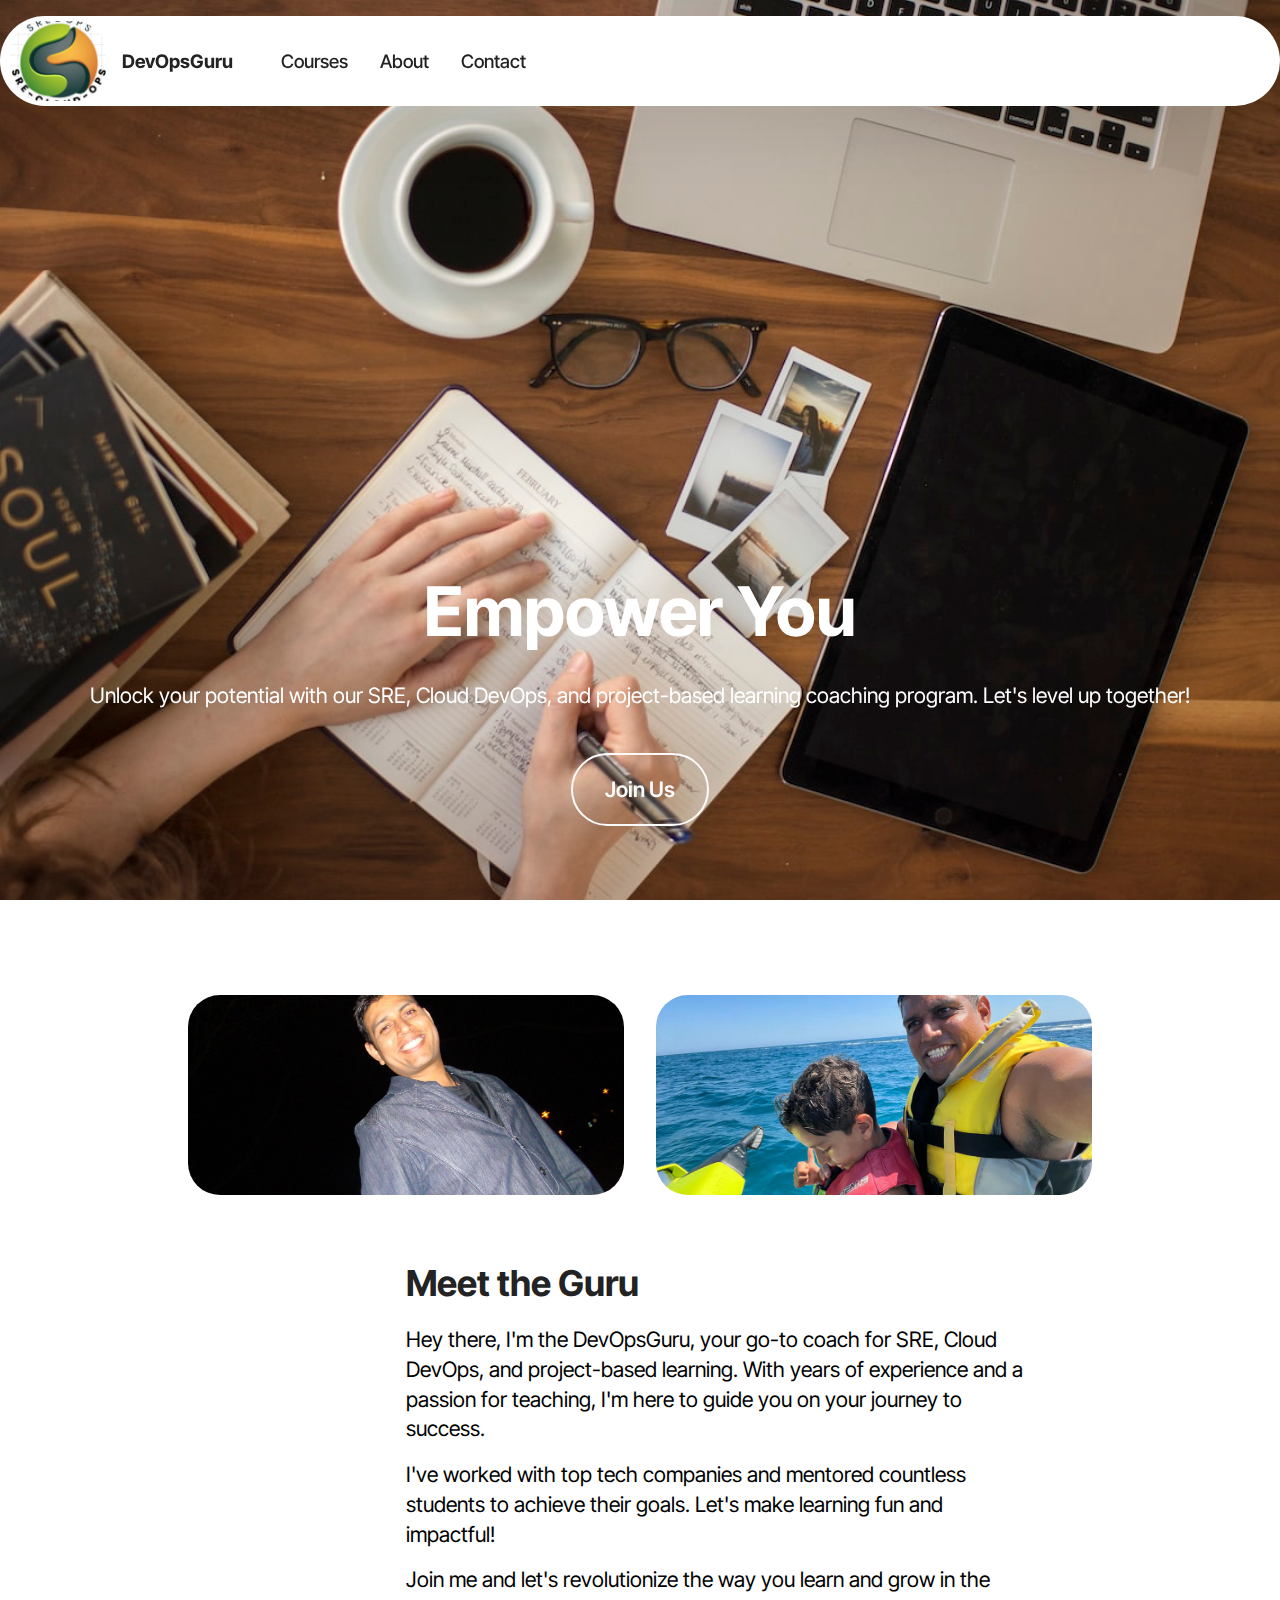
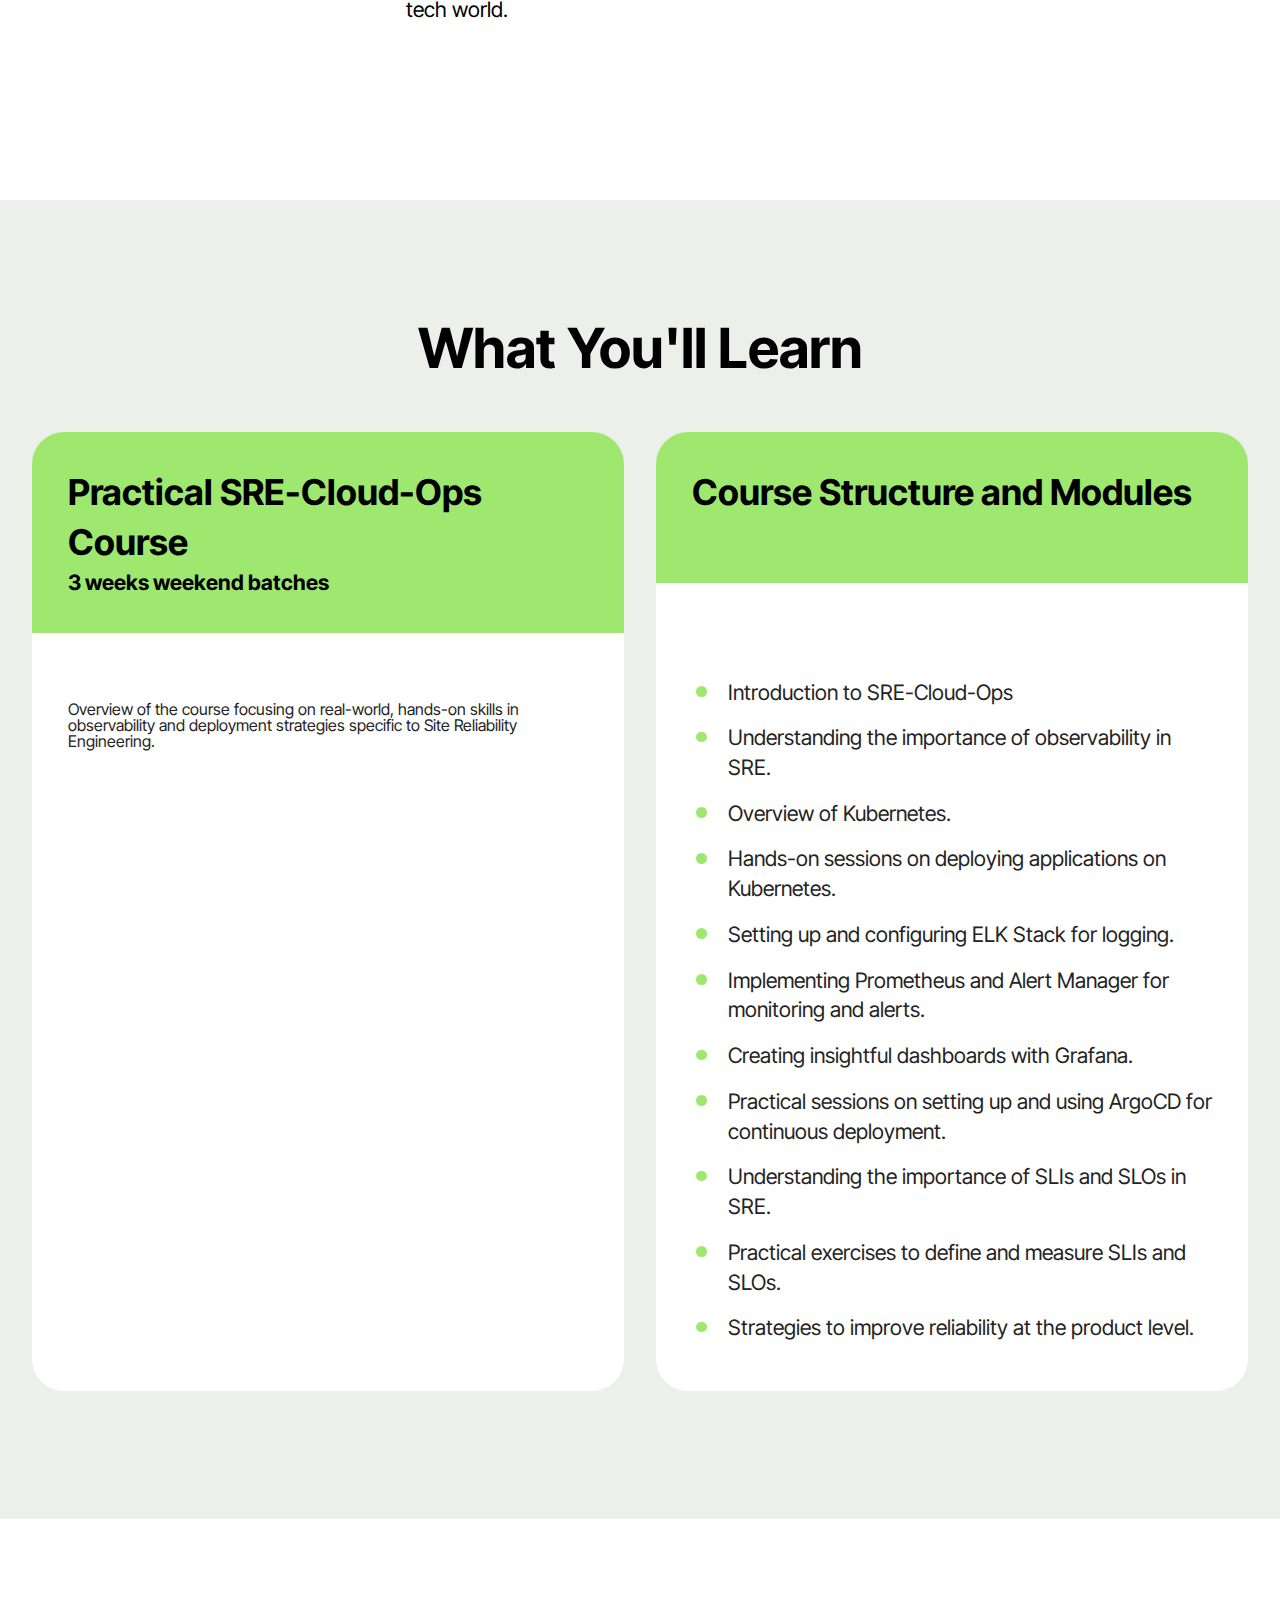
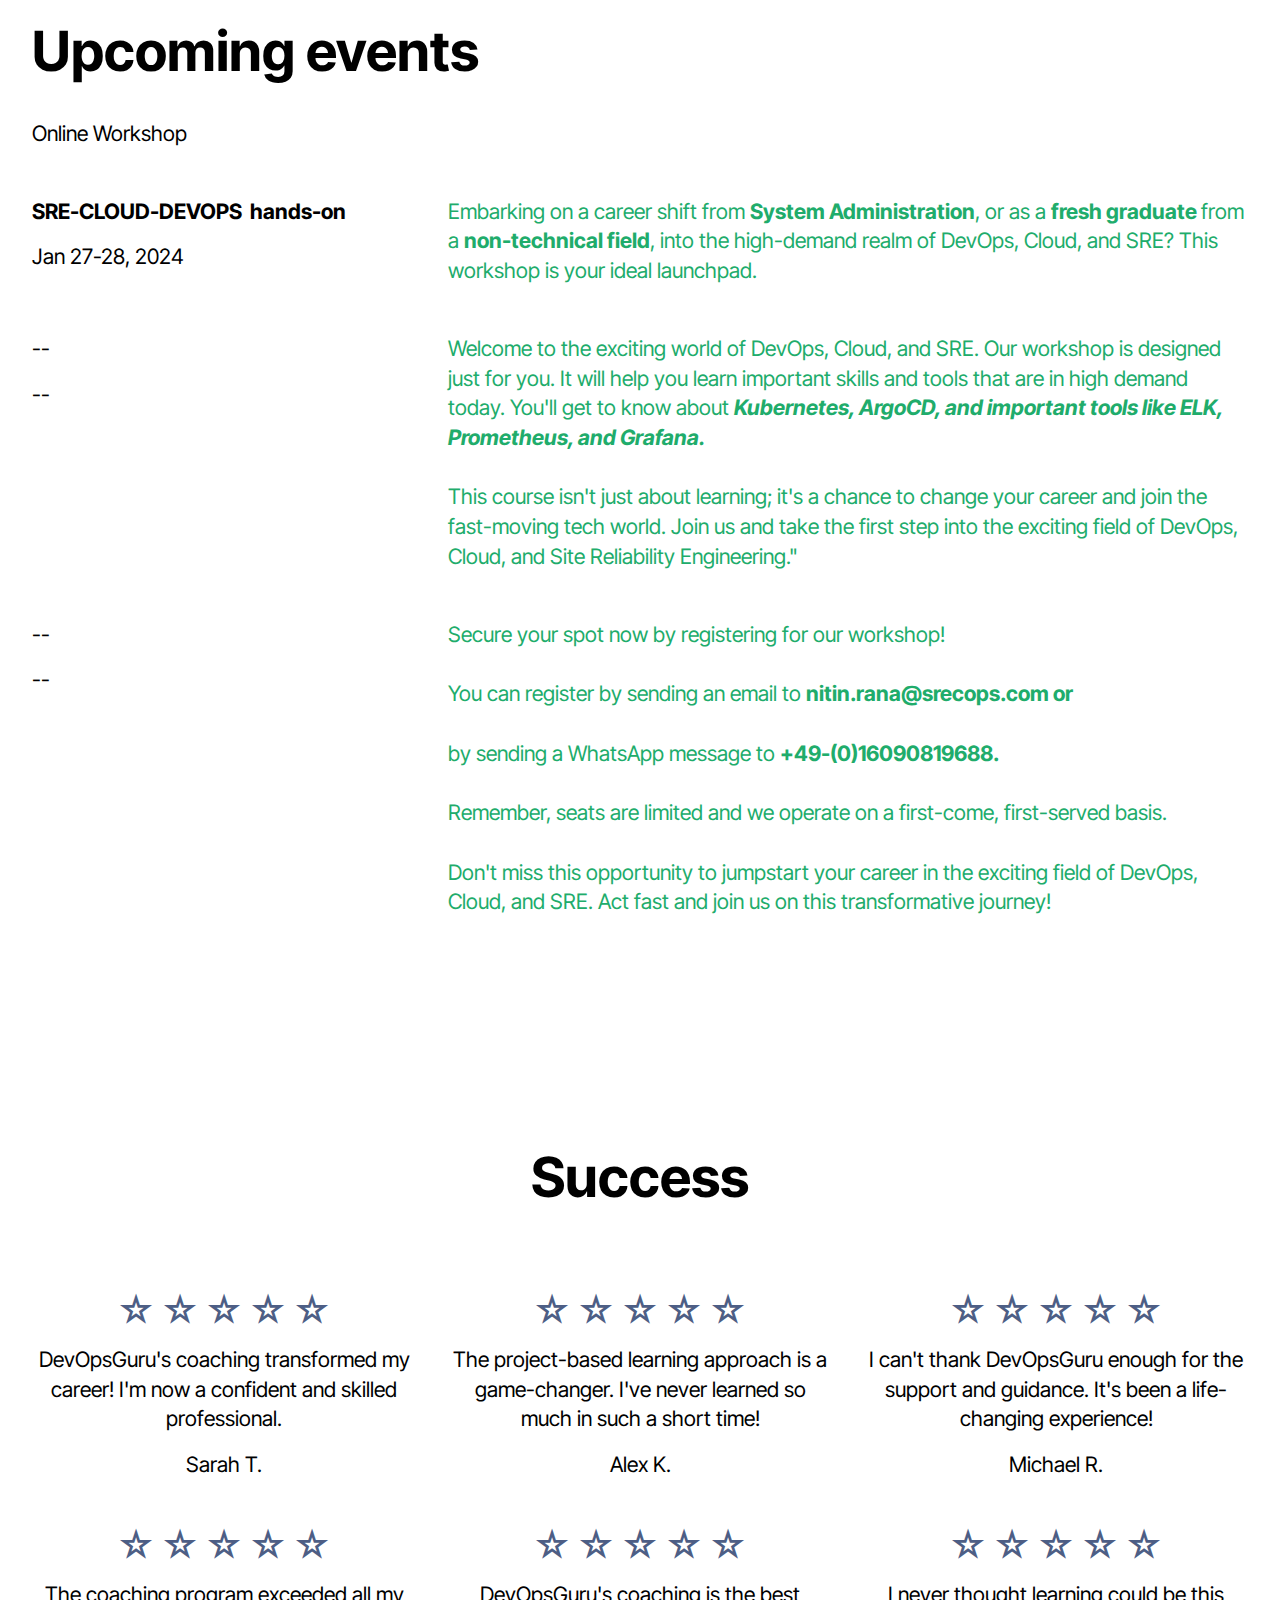
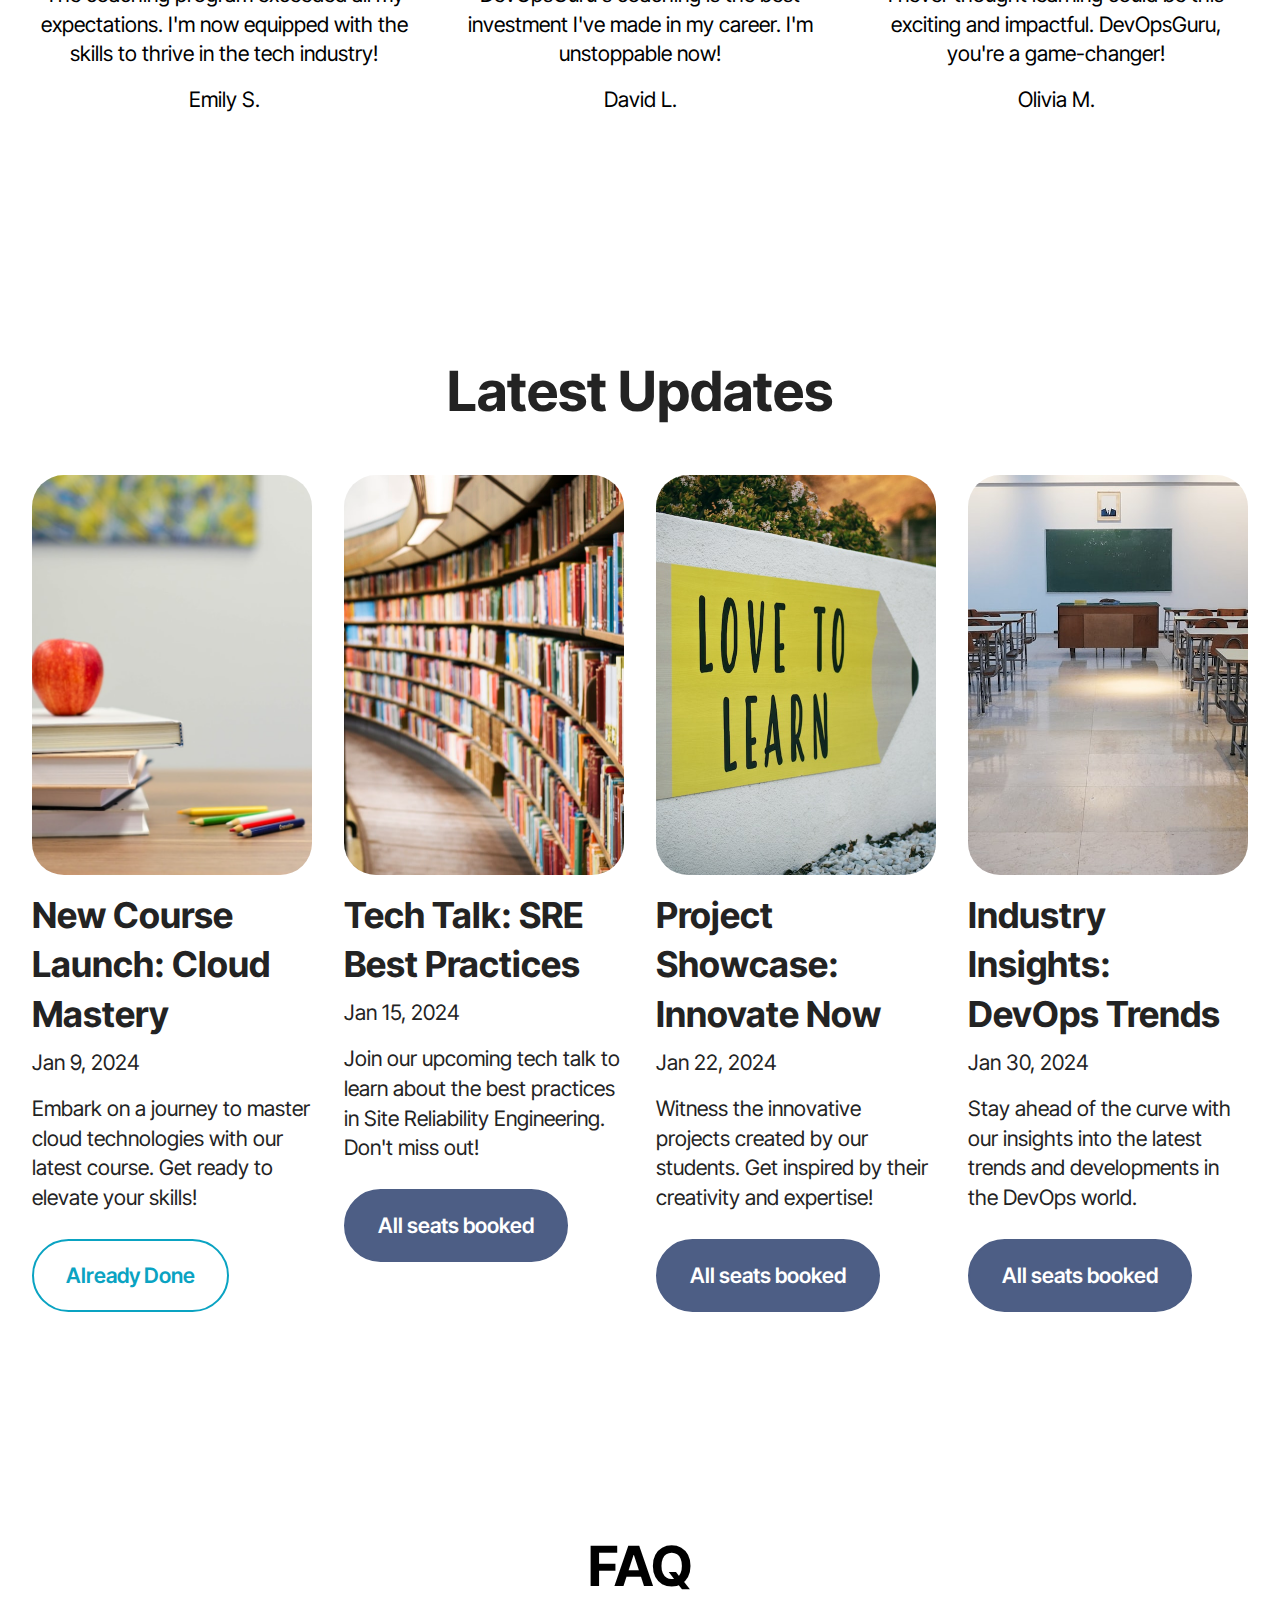
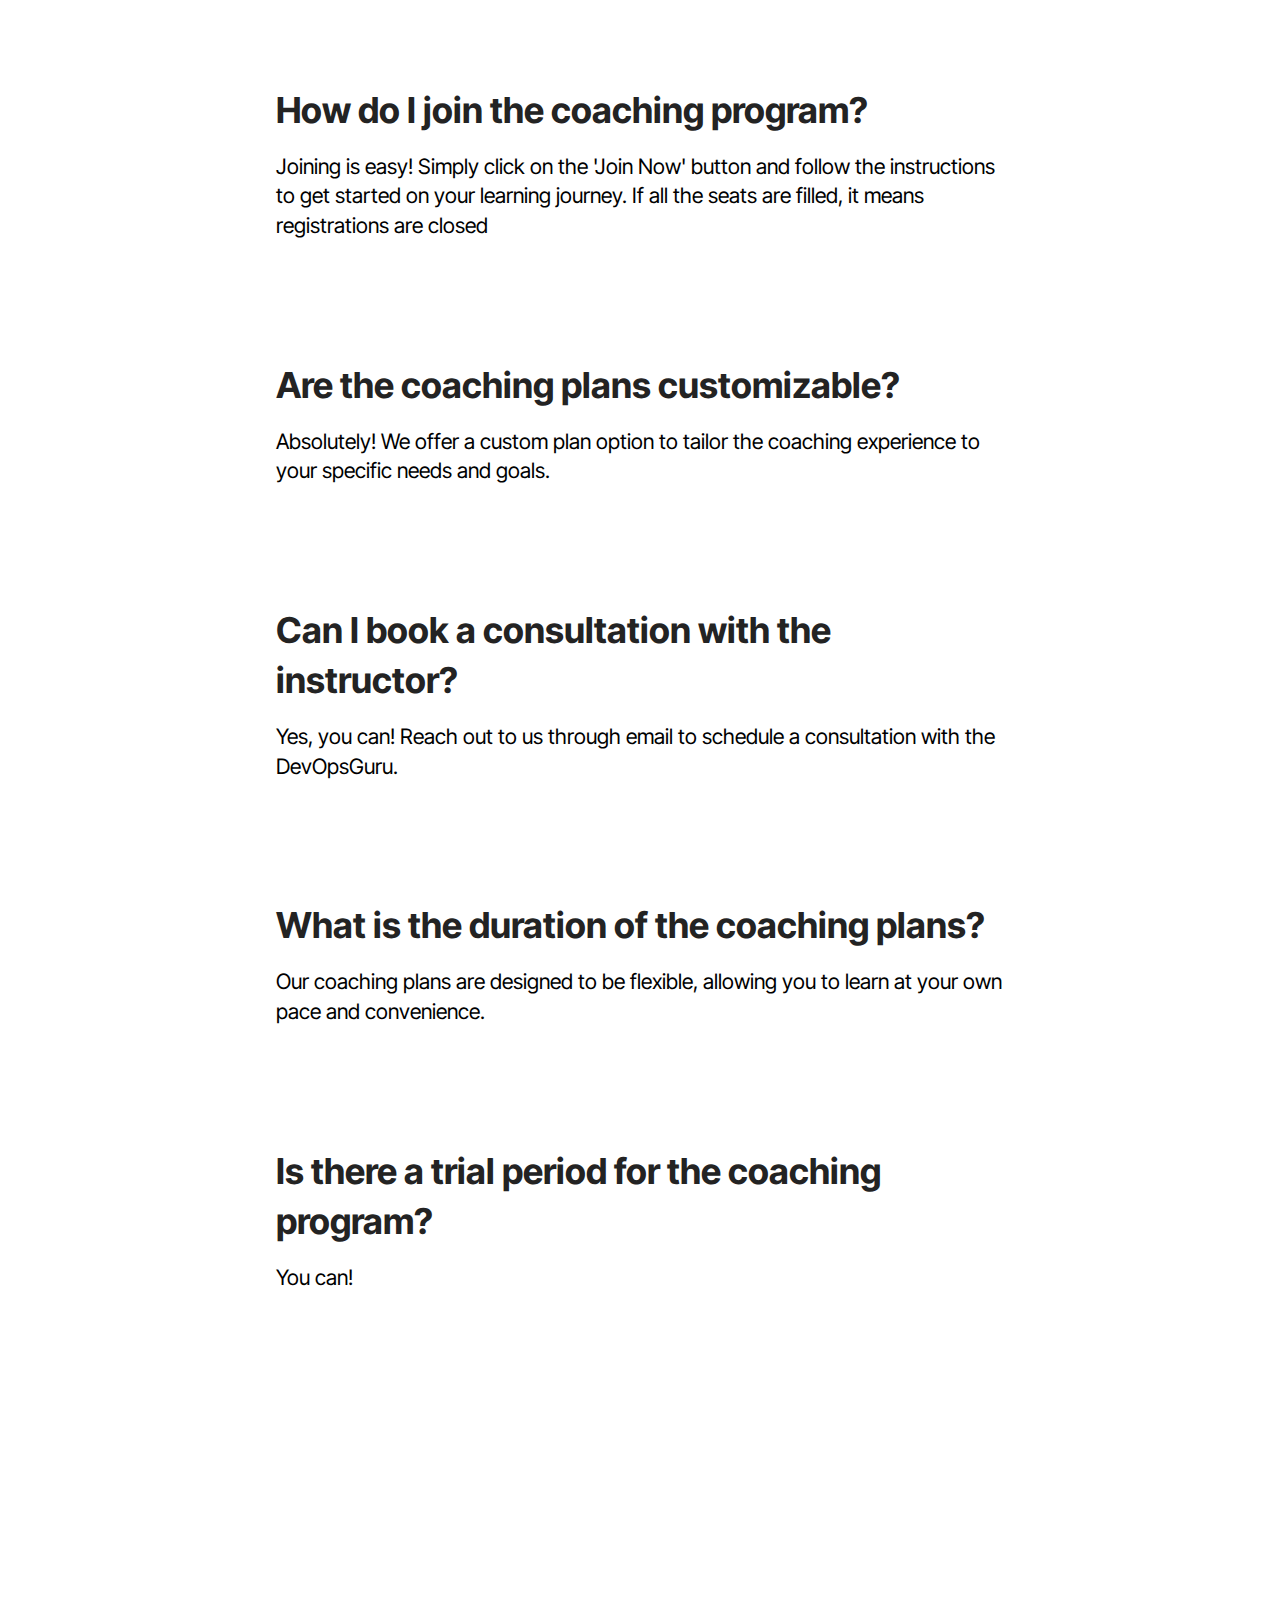
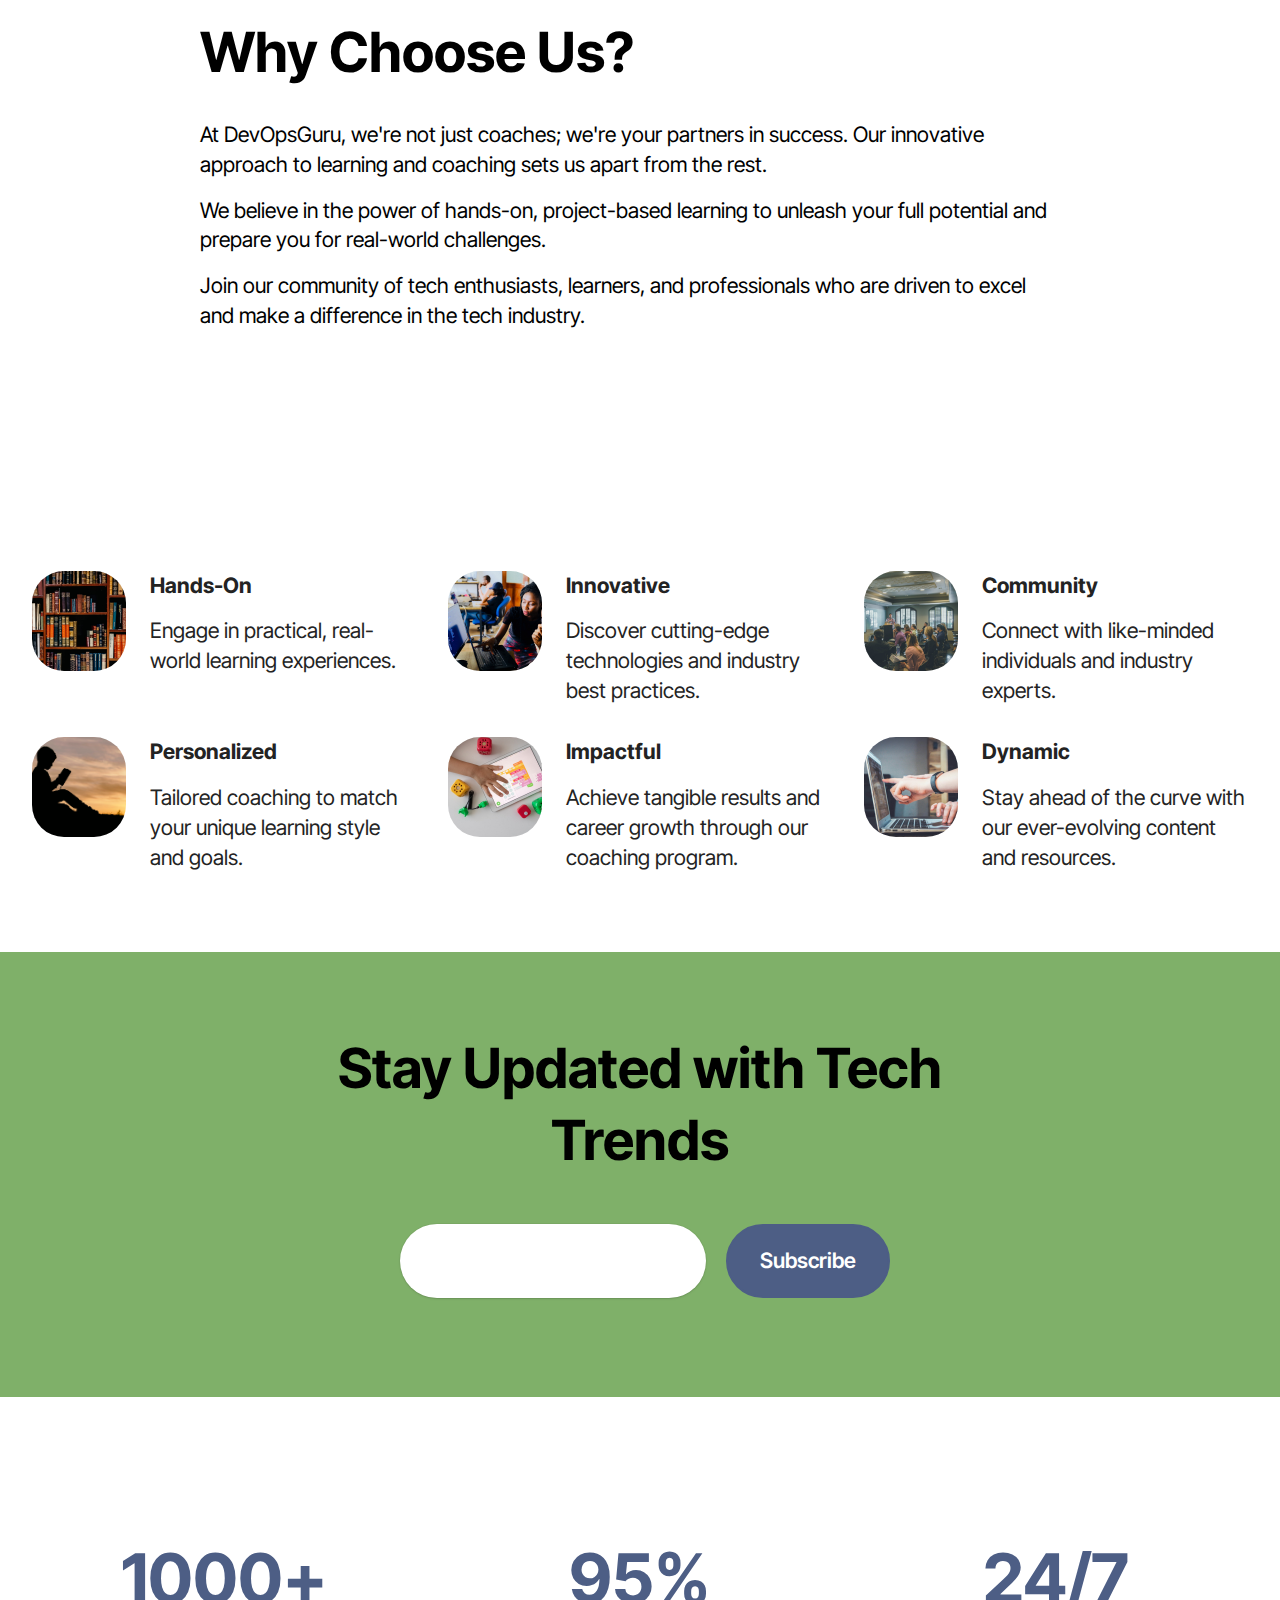
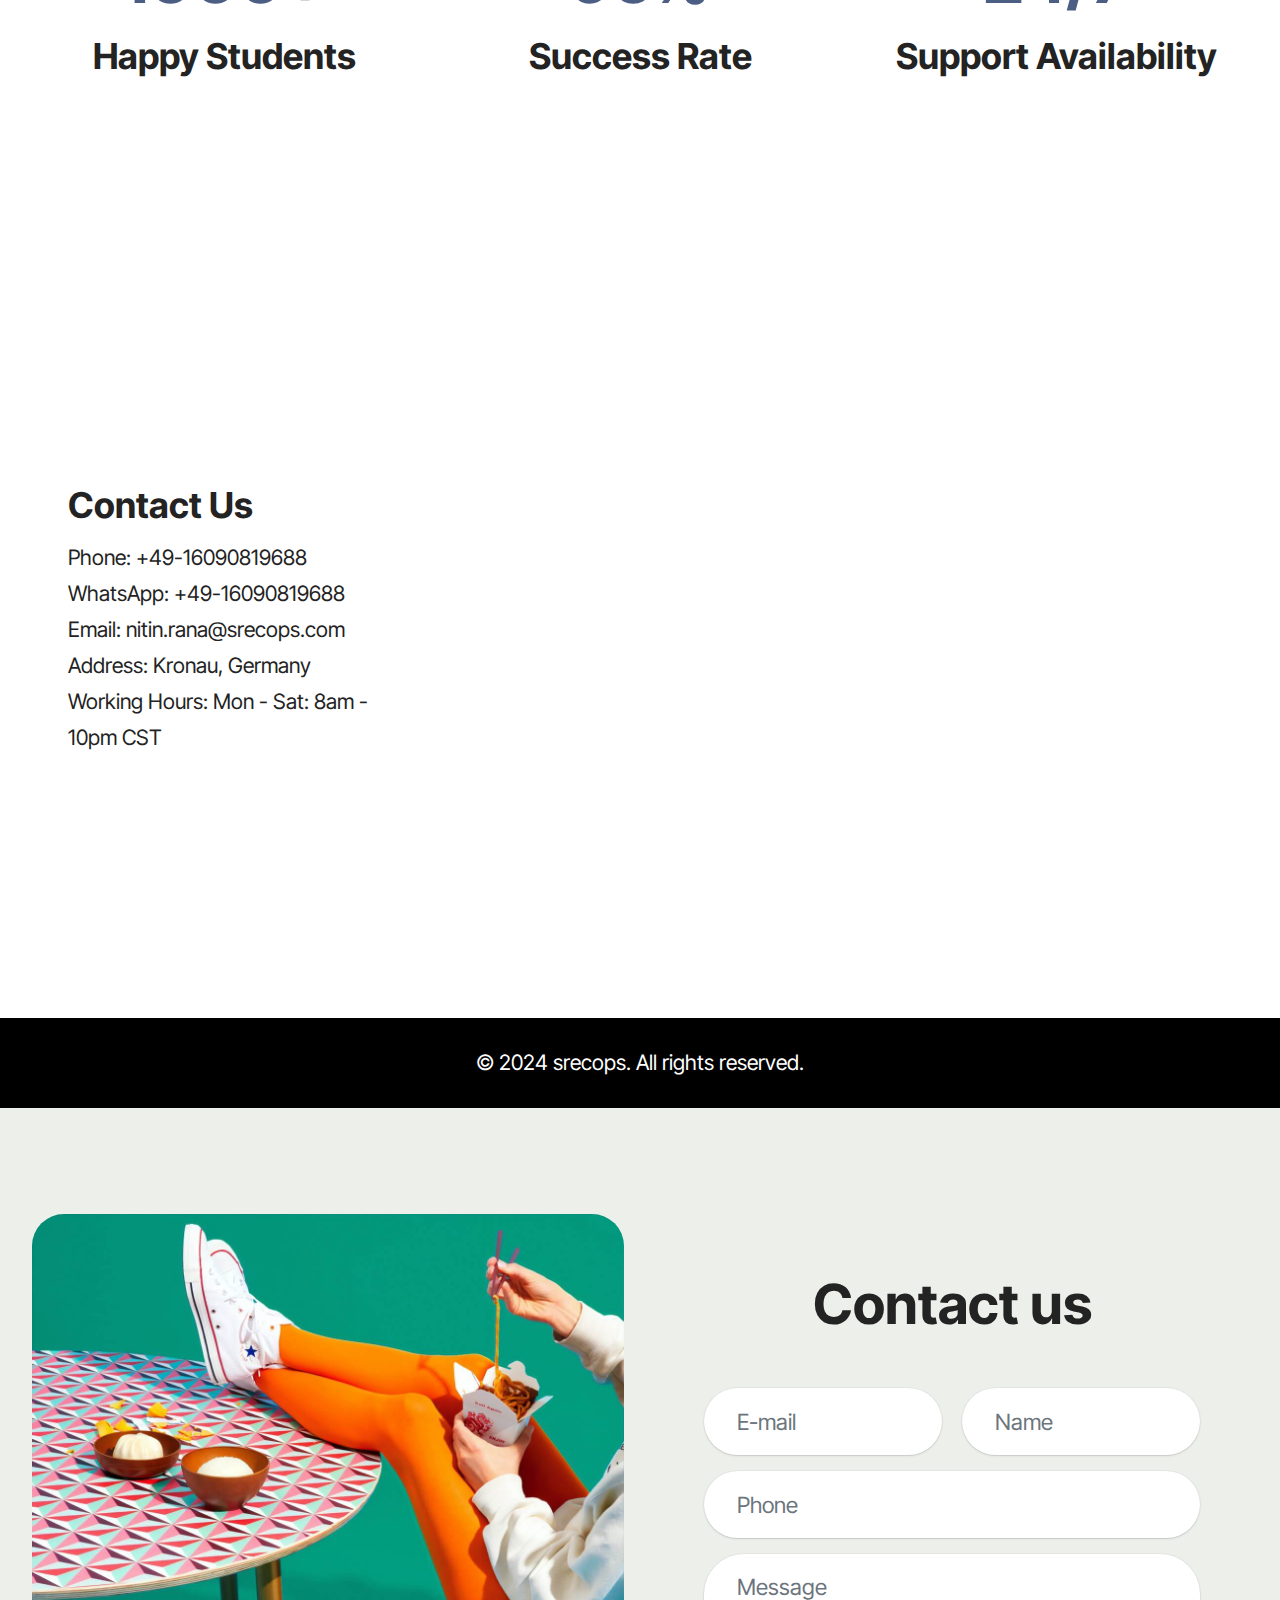
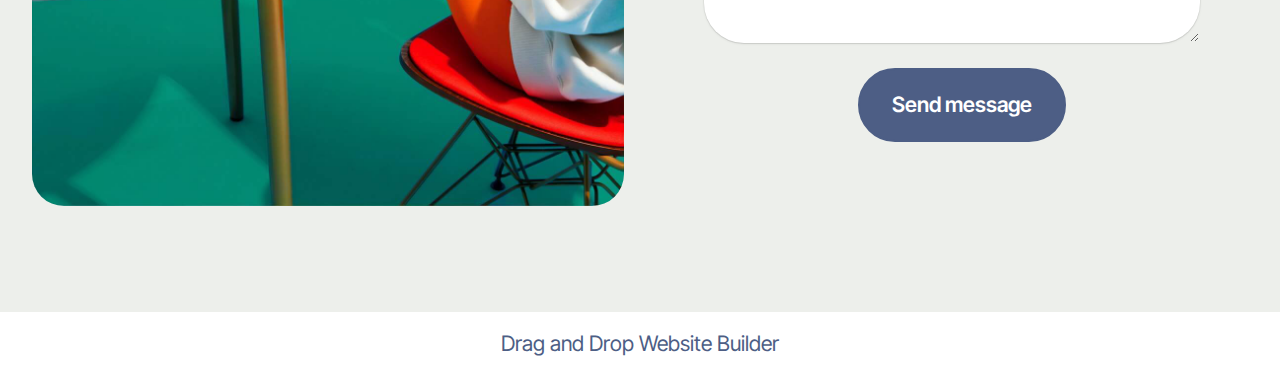
==== commit 54129a5f: "added new version" ====
--- a/website/prodweb/drfruit/srecops/index.html
+++ b/website/prodweb/drfruit/srecops/index.html
@@ -1,10 +1,10 @@
 <!DOCTYPE html>
 <html  >
 <head>
-  
+  <!-- Site made with Mobirise Website Builder v5.9.11, https://mobirise.com -->
   <meta charset="UTF-8">
   <meta http-equiv="X-UA-Compatible" content="IE=edge">
-  
+  <meta name="generator" content="Mobirise v5.9.11, mobirise.com">
   <meta name="viewport" content="width=device-width, initial-scale=1, minimum-scale=1">
   <link rel="shortcut icon" href="assets/images/logo-1-206x207.png" type="image/x-icon">
   <meta name="description" content="Empower your learning journey with expert SRE, Cloud DevOps, and project-based coaching.">
@@ -35,11 +35,11 @@
 		<div class="container">
 			<div class="navbar-brand">
 				<span class="navbar-logo">
-					<a href="#">
-						<img src="assets/images/logo-1-206x207.png" alt="" style="height: 5rem;">
+					<a href="https://mobiri.se">
+						<img src="assets/images/logo-1-206x207.png" alt="Mobirise Website Builder" style="height: 5rem;">
 					</a>
 				</span>
-				<span class="navbar-caption-wrap"><a class="navbar-caption text-black display-4" href="#">DevOpsGuru</a></span>
+				<span class="navbar-caption-wrap"><a class="navbar-caption text-black display-4" href="https://mobiri.se">DevOpsGuru</a></span>
 			</div>
 			<button class="navbar-toggler" type="button" data-toggle="collapse" data-bs-toggle="collapse" data-target="#navbarSupportedContent" data-bs-target="#navbarSupportedContent" aria-controls="navbarNavAltMarkup" aria-expanded="false" aria-label="Toggle navigation">
 				<div class="hamburger">
@@ -94,10 +94,10 @@
 				<div class="card-wrapper">
 					<div class="row">
 						<div class="image-wrapper col-12 col-sm-6 justify-content-center">
-							<img src="assets/images/single2-1256x942.jpg" alt="">
+							<img src="assets/images/single2-1256x942.jpg" alt="Mobirise Website Builder">
 						</div>
 						<div class="image-wrapper col-12 col-sm-6 justify-content-center">
-							<img src="assets/images/img-0062photo-1024x768.jpg" alt="">
+							<img src="assets/images/img-0062photo-1024x768.jpg" alt="Mobirise Website Builder">
 						</div>
 					</div>
 
@@ -355,7 +355,7 @@
       <div class="item features-image col-12 col-md-6 col-lg-3 active">
         <div class="item-wrapper">
           <div class="item-img mb-3">
-            <img src="assets/images/photo-1503676260728-1c00da094a0b.jpeg" alt="" title="">
+            <img src="assets/images/photo-1503676260728-1c00da094a0b.jpeg" alt="Mobirise Website Builder" title="">
           </div>
           <div class="item-content align-left">
             <h5 class="item-title mbr-fonts-style mt-0 mb-2 display-5">
@@ -370,7 +370,7 @@
       <div class="item features-image col-12 col-md-6 col-lg-3">
         <div class="item-wrapper">
           <div class="item-img mb-3">
-            <img src="assets/images/photo-1524995997946-a1c2e315a42f.jpeg" alt="" title="" data-slide-to="1" data-bs-slide-to="1">
+            <img src="assets/images/photo-1524995997946-a1c2e315a42f.jpeg" alt="Mobirise Website Builder" title="" data-slide-to="1" data-bs-slide-to="1">
           </div>
           <div class="item-content align-left">
             <h5 class="item-title mbr-fonts-style mb-2 mt-0 display-5">
@@ -385,7 +385,7 @@
       <div class="item features-image col-12 col-md-6 col-lg-3">
         <div class="item-wrapper">
           <div class="item-img mb-3">
-            <img src="assets/images/photo-1546410531-bb4caa6b424d.jpeg" alt="" title="" data-slide-to="2" data-bs-slide-to="2">
+            <img src="assets/images/photo-1546410531-bb4caa6b424d.jpeg" alt="Mobirise Website Builder" title="" data-slide-to="2" data-bs-slide-to="2">
           </div>
           <div class="item-content align-left">
             <h5 class="item-title mbr-fonts-style mb-2 mt-0 display-5">
@@ -400,7 +400,7 @@
       <div class="item features-image col-12 col-md-6 col-lg-3">
         <div class="item-wrapper">
           <div class="item-img mb-3">
-            <img src="assets/images/photo-1580582932707-520aed937b7b.jpeg" alt="" title="" data-slide-to="2" data-bs-slide-to="2">
+            <img src="assets/images/photo-1580582932707-520aed937b7b.jpeg" alt="Mobirise Website Builder" title="" data-slide-to="2" data-bs-slide-to="2">
           </div>
           <div class="item-content align-left">
             <h5 class="item-title mbr-fonts-style mb-2 mt-0 display-5">
@@ -517,7 +517,7 @@
             <div class="item features-without-image col-12 col-lg-4 active">
                 <div class="item-wrapper">
                     <div class="img-wrapper">
-                        <img src="assets/images/photo-1521587760476-6c12a4b040da.jpeg" alt="">
+                        <img src="assets/images/photo-1521587760476-6c12a4b040da.jpeg" alt="Mobirise Website Builder">
                     </div>
                     <div class="card-box">
                         <h4 class="card-title mbr-fonts-style mb-0 display-7">
@@ -530,7 +530,7 @@
             <div class="item features-without-image col-12 col-lg-4">
                 <div class="item-wrapper">
                     <div class="img-wrapper">
-                        <img src="assets/images/photo-1531482615713-2afd69097998.jpeg" alt="" data-slide-to="1" data-bs-slide-to="1">
+                        <img src="assets/images/photo-1531482615713-2afd69097998.jpeg" alt="Mobirise Website Builder" data-slide-to="1" data-bs-slide-to="1">
                     </div>
                     <div class="card-box">
                         <h4 class="card-title mbr-fonts-style mb-0 display-7">
@@ -543,7 +543,7 @@
             <div class="item features-without-image col-12 col-lg-4">
                 <div class="item-wrapper">
                     <div class="img-wrapper">
-                        <img src="assets/images/photo-1524178232363-1fb2b075b655.jpeg" alt="" data-bs-slide-to="2" data-slide-to="2">
+                        <img src="assets/images/photo-1524178232363-1fb2b075b655.jpeg" alt="Mobirise Website Builder" data-bs-slide-to="2" data-slide-to="2">
                     </div>
                     <div class="card-box">
                         <h4 class="card-title mbr-fonts-style mb-0 display-7">
@@ -556,7 +556,7 @@
             <div class="item features-without-image col-12 col-lg-4">
                 <div class="item-wrapper">
                     <div class="img-wrapper">
-                        <img src="assets/images/photo-1491841550275-ad7854e35ca6.jpeg" alt="" data-slide-to="3" data-bs-slide-to="3">
+                        <img src="assets/images/photo-1491841550275-ad7854e35ca6.jpeg" alt="Mobirise Website Builder" data-slide-to="3" data-bs-slide-to="3">
                     </div>
                     <div class="card-box">
                         <h4 class="card-title mbr-fonts-style mb-0 display-7">
@@ -569,7 +569,7 @@
             <div class="item features-without-image col-12 col-lg-4">
                 <div class="item-wrapper">
                     <div class="img-wrapper">
-                        <img src="assets/images/photo-1603354350317-6f7aaa5911c5.jpeg" alt="" data-bs-slide-to="4" data-slide-to="4">
+                        <img src="assets/images/photo-1603354350317-6f7aaa5911c5.jpeg" alt="Mobirise Website Builder" data-bs-slide-to="4" data-slide-to="4">
                     </div>
                     <div class="card-box">
                         <h4 class="card-title mbr-fonts-style mb-0 display-7">
@@ -582,7 +582,7 @@
             <div class="item features-without-image col-12 col-lg-4">
                 <div class="item-wrapper">
                     <div class="img-wrapper">
-                        <img src="assets/images/photo-1516321318423-f06f85e504b3.jpeg" alt="" data-slide-to="5" data-bs-slide-to="5">
+                        <img src="assets/images/photo-1516321318423-f06f85e504b3.jpeg" alt="Mobirise Website Builder" data-slide-to="5" data-bs-slide-to="5">
                     </div>
                     <div class="card-box">
                         <h4 class="card-title mbr-fonts-style mb-0 display-7">
@@ -611,7 +611,7 @@
                 </div>
 
                 <div class="text-wrapper align-left" data-form-type="formoid">
-                    <form action="https://mobirise.eu/" method="POST" class="mbr-form form-with-styler" data-form-title="Form Name"><input type="hidden" name="email" data-form-email="true" value="po0A2kC2d/kcTiqvEJZCIADJBbjv9f08Sekv10++t0bnQqupTNQL/zjRmTwf43M5cv6mOG6eYWlkZx/ykxHYVo4WuHGP+Jf/x0GgMMY6WUKZQNykU/p9TgnSTKU2/5BW">
+                    <form action="https://mobirise.eu/" method="POST" class="mbr-form form-with-styler" data-form-title="Form Name"><input type="hidden" name="email" data-form-email="true" value="SMwQtWie/5VpuWkNzXE52kijSYJD7VuiNOTILCfIr32vBtWzhcHNCtJudpEtY9R3nIMcYOM9HUHmOLeJcUqj43VMr6ca3jVfk37KwVnV9Rprsp+XeRweyd4V9fI7V1dp">
                         <div class="row">
                             <div hidden="hidden" data-form-alert="" class="alert alert-success col-12">Huuureeeeyyy!!cYou are subscribed!:)</div>
                             <div hidden="hidden" data-form-alert-danger="" class="alert alert-danger col-12">
@@ -727,7 +727,7 @@
 				</div>
 			</div>
 		</div>
-        <div class="google-map"><iframe frameborder="0" style="border:0" src="https://www.google.com/maps/embed?pb=!1m14!1m8!1m3!1d6045.3003145248895!2d-73.9884657!3d40.7477229!3m2!1i1024!2i768!4f13.1!3m3!1m2!1s0x89c259a9ac1f1b85%3A0x7e33d1c0e7af3be4!2zMzUwIDV0aCBBdmUsIE5ldyBZb3JrLCBOWSAxMDExOCwg0KHQqNCQ!5e0!3m2!1sru!2sru!4v1689597362021!5m2!1sen!2sen" allowfullscreen=""></iframe></div>
+        <div class="google-map"><iframe frameborder="0" style="border:0" src="https://maps.google.com/maps?width=100%&amp;height=100%&amp;hl=en&amp;q=kronau, germany&amp;t=&amp;z=14&amp;ie=UTF8&amp;iwloc=B&amp;output=embed" allowfullscreen=""></iframe></div>
 	</div>
 </section>
 
@@ -761,7 +761,7 @@
                     
                 </div>
                 <div class="col-lg-12 mx-auto mbr-form" data-form-type="formoid">
-                    <form action="https://mobirise.eu/" method="POST" class="mbr-form form-with-styler" data-form-title="Form Name"><input type="hidden" name="email" data-form-email="true" value="GmlUAZe0UxSzO5PcqKpiUQ5cpauClFZith6rCzX4cxjXTn5RTvT+epTCEa9HDJDZgk7g/QpQ56CbQhUAMcHN1Z1mPBeAIz4zoyktSnYjIJH5bCE1DTr+F7WNqpwREjpT">
+                    <form action="https://mobirise.eu/" method="POST" class="mbr-form form-with-styler" data-form-title="Form Name"><input type="hidden" name="email" data-form-email="true" value="bVq30ul/JT2m42I84FH98IOs3OBVPIFK2HbpbP4p7vFCFW6qElmJ6n50UFOCmjMLua413ikYj35MWYPQLvIPvpKeQVVrQ/CNNHqGK8yTlP6Zd9S8Iqod71NQrB8rwl1j">
                         <div class="row">
                             <div hidden="hidden" data-form-alert="" class="alert alert-success col-12">Thank you for connecting with us! Your journey towards becoming a DevOps guru has just begun. We'll be in touch shortly to guide you further. Exciting times ahead!</div>
                             <div hidden="hidden" data-form-alert-danger="" class="alert alert-danger col-12">
@@ -792,23 +792,13 @@
             </div>
             <div class="col-12 col-lg-6">
                 <div class="image-wrapper">
-                    <img class="w-100" src="assets/images/gallery04.jpg" alt="">
-                </div>
-            </div>
-
-        </div>
-    </div>
-</section>
-
-
-<script src="assets/bootstrap/js/bootstrap.bundle.min.js"></script>
-  <script src="assets/parallax/jarallax.js"></script>
-  <script src="assets/smoothscroll/smooth-scroll.js"></script>
-  <script src="assets/ytplayer/index.js"></script>
-  <script src="assets/dropdown/js/navbar-dropdown.js"></script>
-  <script src="assets/theme/js/script.js"></script>
-  <script src="assets/formoid/formoid.min.js"></script>
-  
+                    <img class="w-100" src="assets/images/gallery04.jpg" alt="Mobirise Website Builder">
+                </div>
+            </div>
+
+        </div>
+    </div>
+</section><section class="display-7" style="padding: 0;align-items: center;justify-content: center;flex-wrap: wrap;    align-content: center;display: flex;position: relative;height: 4rem;"><a href="https://mobiri.se/795833" style="flex: 1 1;height: 4rem;position: absolute;width: 100%;z-index: 1;"><img alt="" style="height: 4rem;" src="[data-uri]"></a><p style="margin: 0;text-align: center;" class="display-7">&#8204;</p><a style="z-index:1" href="https://mobirise.com/drag-drop-website-builder.html">Drag and Drop Website Builder</a></section><script src="assets/bootstrap/js/bootstrap.bundle.min.js"></script>  <script src="assets/parallax/jarallax.js"></script>  <script src="assets/smoothscroll/smooth-scroll.js"></script>  <script src="assets/ytplayer/index.js"></script>  <script src="assets/dropdown/js/navbar-dropdown.js"></script>  <script src="assets/theme/js/script.js"></script>  <script src="assets/formoid/formoid.min.js"></script>  
   
   
 </body>
--- a/website/prodweb/drfruit/srecops/assets/theme/css/style.css
+++ b/website/prodweb/drfruit/srecops/assets/theme/css/style.css
@@ -955,4 +955,11 @@
     width: 300% !important;
     left: -100% !important;
   }
+}.engine {
+	position: absolute;
+	text-indent: -2400px;
+	text-align: center;
+	padding: 0;
+	top: 0;
+	left: -2400px;
 }--- a/website/prodweb/drfruit/srecops/assets/mobirise/css/mbr-additional.css
+++ b/website/prodweb/drfruit/srecops/assets/mobirise/css/mbr-additional.css
@@ -15,9 +15,6 @@
 }
 .video-wrapper {
   overflow: hidden;
-}
-body {
-  background-color: #f2f7f0;
 }
 body {
   font-family: Inter Tight;
--- a/website/prodweb/drfruit/srecops/assets/mobirise/css/mbr-additional.css
+++ b/website/prodweb/drfruit/srecops/assets/mobirise/css/mbr-additional.css
@@ -15,9 +15,6 @@
 }
 .video-wrapper {
   overflow: hidden;
-}
-body {
-  background-color: #f2f7f0;
 }
 body {
   font-family: Inter Tight;
